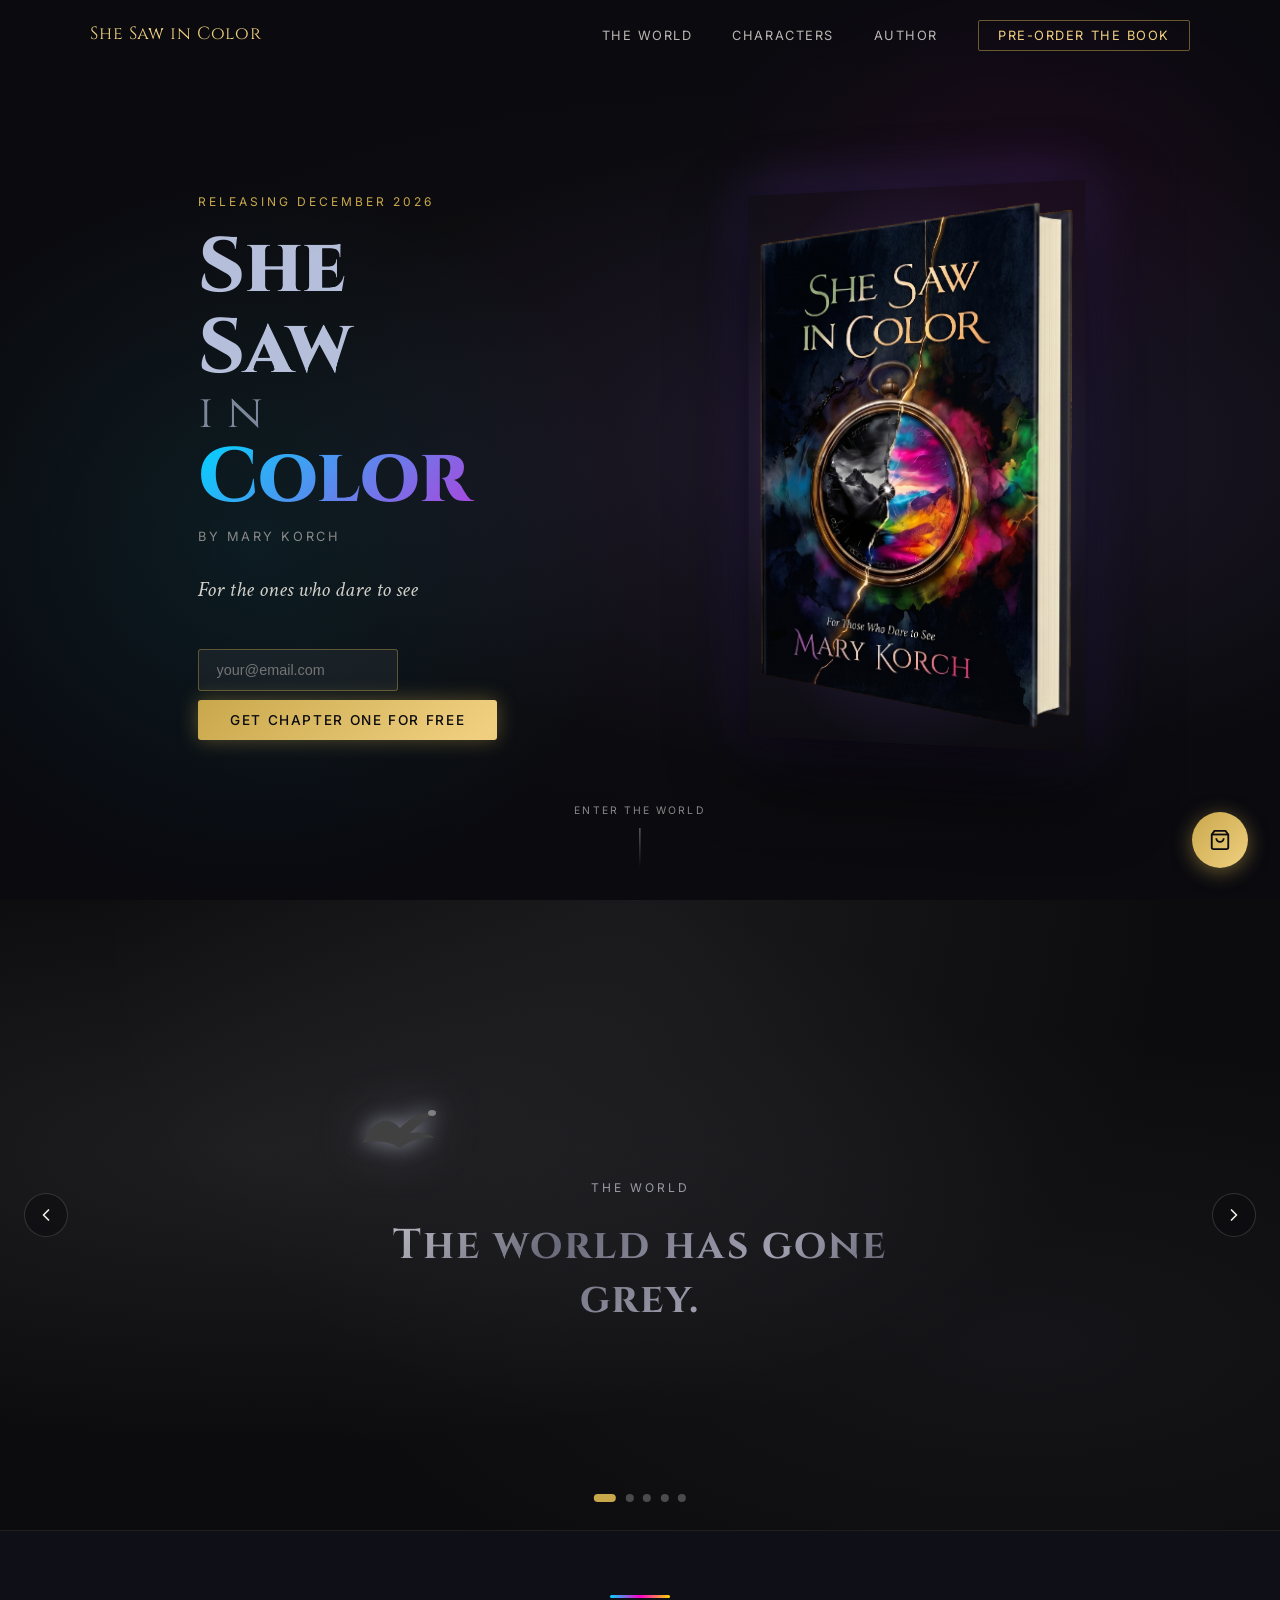
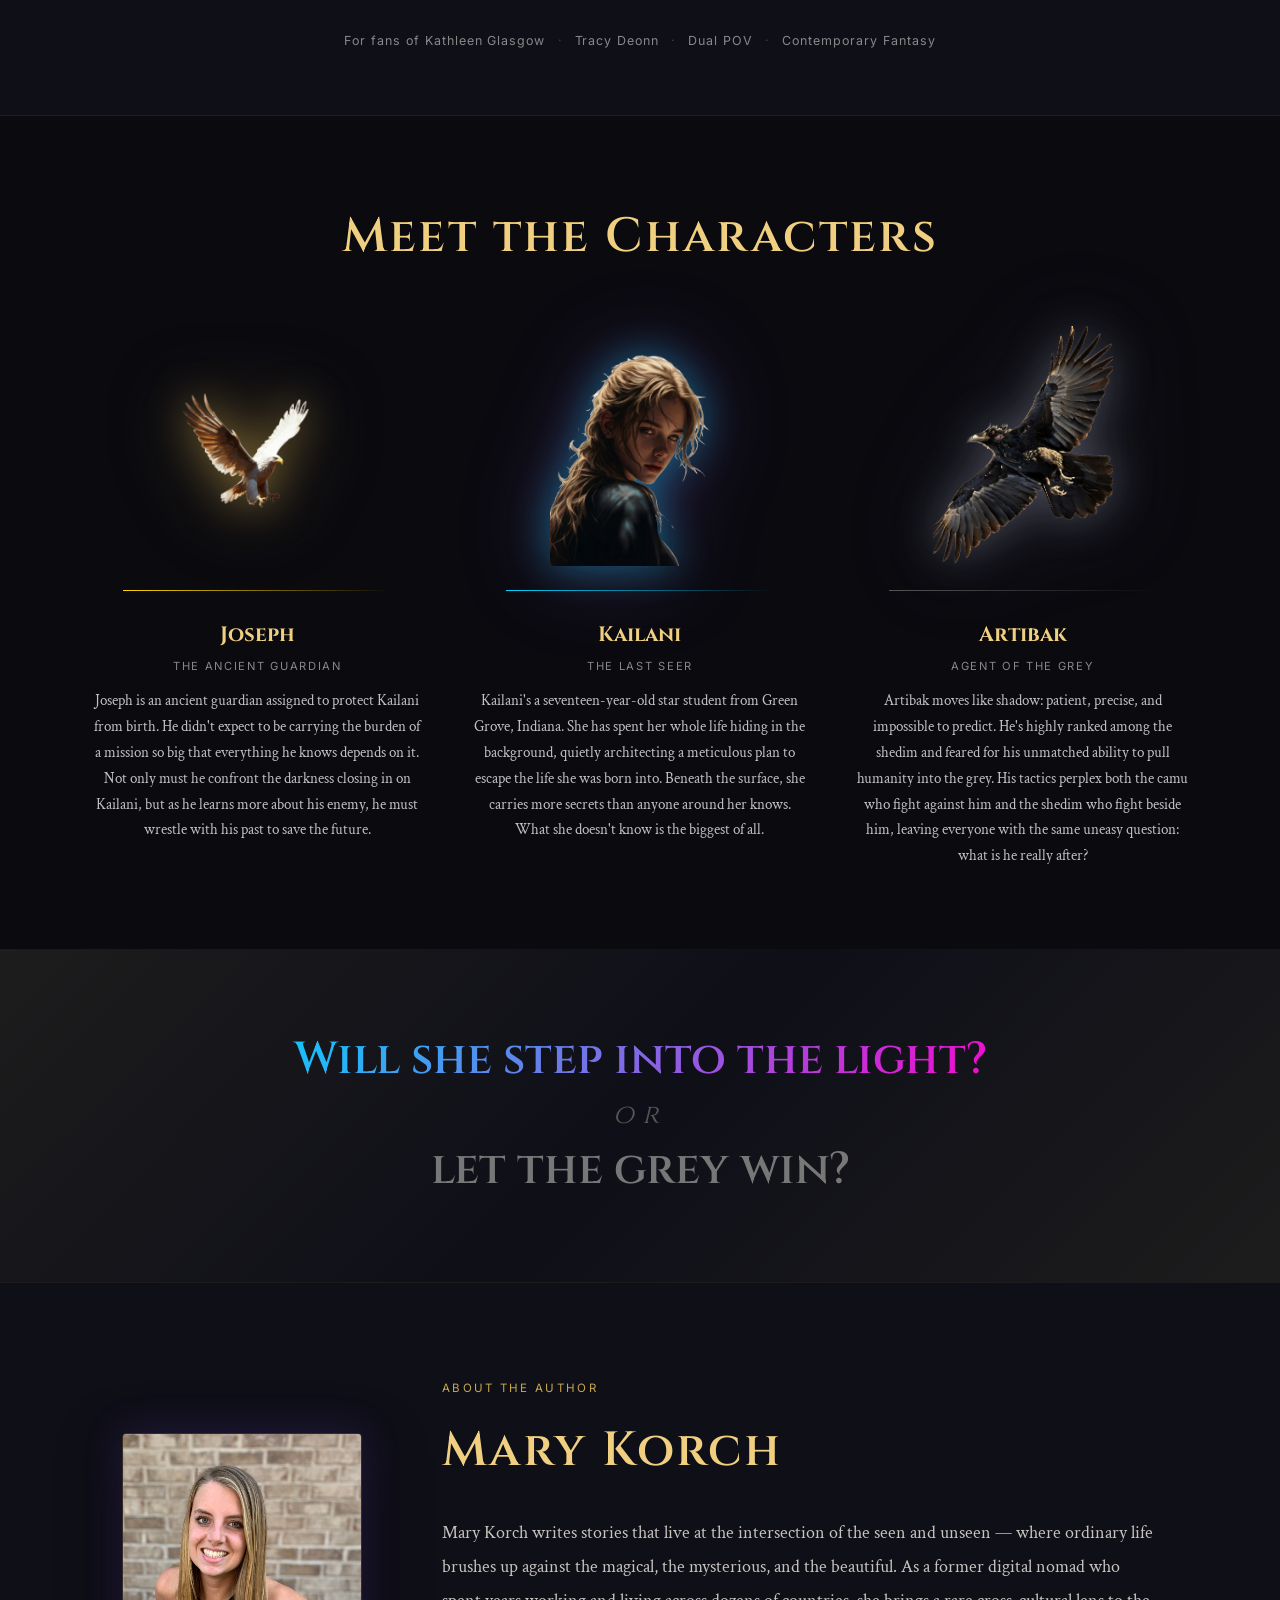
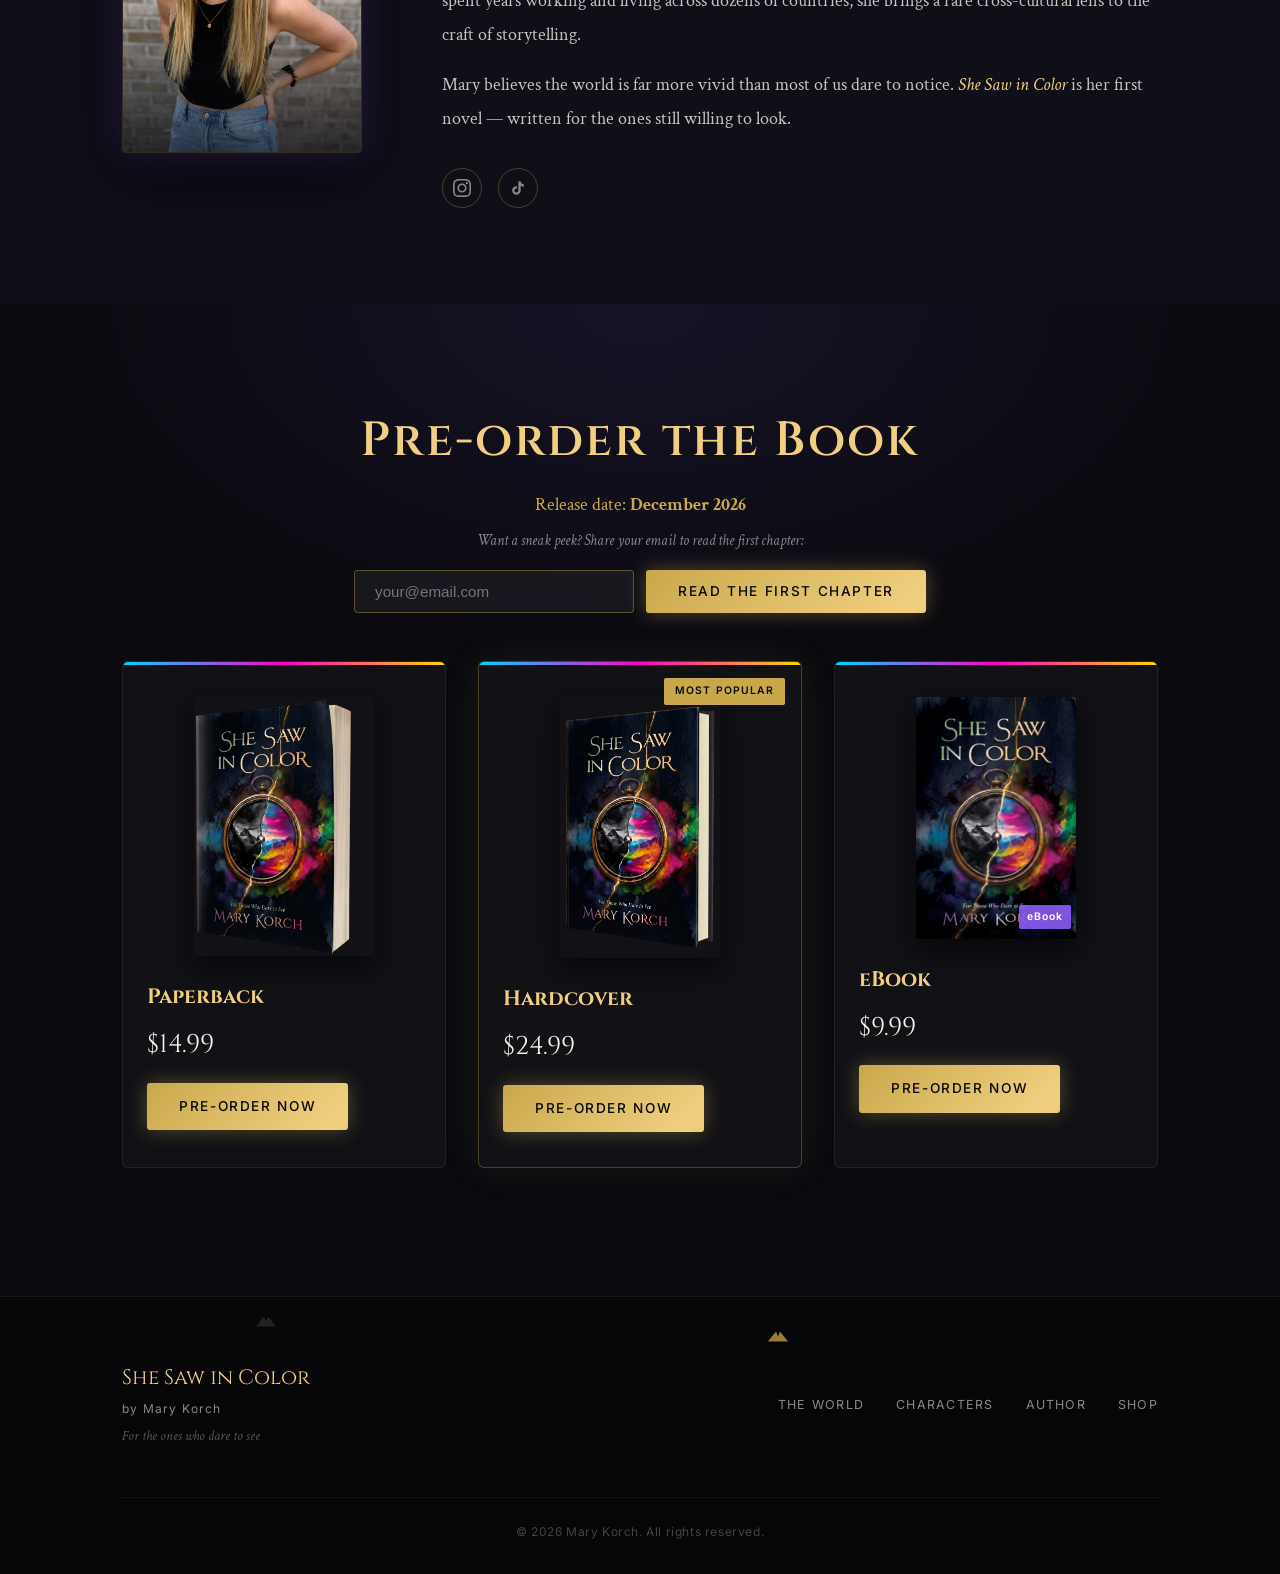
==== index.html @ 6549b5ca "Redesign hero and world section, add MailerLite email capture - Replace book mockup images with new " ====
<!DOCTYPE html>
<html lang="en">
<head>
  <meta charset="UTF-8" />
  <meta name="viewport" content="width=device-width, initial-scale=1.0" />
  <title>She Saw in Color — Mary Korch</title>
  <link rel="icon" type="image/png" href="favicon2.png" />
  <link rel="stylesheet" href="styles.css?v=12" />
  <link href="https://fonts.googleapis.com/css2?family=Cinzel:wght@400;600;800&family=Crimson+Text:ital,wght@0,400;0,600;1,400&family=Inter:wght@300;400;500&display=swap" rel="stylesheet" />

  <!-- MailerLite Universal -->
  <script>
      (function(w,d,e,u,f,l,n){w[f]=w[f]||function(){(w[f].q=w[f].q||[])
      .push(arguments);},l=d.createElement(e),l.async=1,l.src=u,
      n=d.getElementsByTagName(e)[0],n.parentNode.insertBefore(l,n);})
      (window,document,'script','https://assets.mailerlite.com/js/universal.js','ml');
      ml('account', '2584116');
  </script>
  <!-- End MailerLite Universal -->
</head>
<body>

  <!-- BIRD CANVAS (animated background layer) -->
  <canvas id="birdCanvas"></canvas>

  <!-- NAV -->
  <nav id="mainNav">
    <div class="nav-inner">
      <a href="#hero" class="nav-logo">She Saw in Color</a>
      <ul class="nav-links">
        <li><a href="#world">The World</a></li>
        <li><a href="#characters">Characters</a></li>
        <li><a href="#author">Author</a></li>
        <li><a href="#shop" class="nav-cta">Pre-order the Book</a></li>
      </ul>
      <button class="nav-hamburger" id="hamburger" aria-label="Open menu">
        <span></span><span></span><span></span>
      </button>
    </div>
  </nav>

  <!-- MOBILE MENU -->
  <div class="mobile-menu" id="mobileMenu">
    <ul>
      <li><a href="#world" onclick="closeMobileMenu()">The World</a></li>
      <li><a href="#characters" onclick="closeMobileMenu()">Characters</a></li>
      <li><a href="#author" onclick="closeMobileMenu()">Author</a></li>
      <li><a href="#shop" onclick="closeMobileMenu()">Pre-order the Book</a></li>
    </ul>
  </div>

  <!-- HERO -->
  <section id="hero">
    <div class="hero-bg"></div>
    <div class="color-wash"></div>
    <div class="hero-content">
      <p class="hero-tagline">Releasing December 2026</p>
      <h1 class="hero-title">
        <span class="word-she">She</span>
        <span class="word-saw">Saw</span>
        <span class="word-in">in</span>
        <span class="word-color">Color</span>
      </h1>
      <p class="hero-byline">by Mary Korch</p>
      <p class="hero-desc">For the ones who dare to see</p>
      <div class="hero-btns">
        <form class="hero-email-form" action="https://assets.mailerlite.com/jsonp/2584116/forms/196282327009068707/subscribe" method="post" target="ml-hidden-frame" onsubmit="handleEmailSubmit(event)">
          <input type="email" name="fields[email]" placeholder="your@email.com" autocomplete="email" required />
          <input type="hidden" name="ml-submit" value="1" />
          <input type="hidden" name="anticsrf" value="true" />
          <button type="submit" class="btn btn-primary">Get Chapter One for FREE</button>
        </form>
      </div>
    </div>
    <div class="hero-book">
      <img src="hardcover.png" alt="She Saw in Color book cover" class="book-cover" />
      <div class="book-glow"></div>
    </div>
    <a href="#world" class="hero-scroll-hint">
      <span>Enter the World</span>
      <div class="scroll-line"></div>
    </a>
  </section>

  <!-- WORLD INTRO -->
  <section id="world">
    <div class="story-carousel" data-autoplay="6000">
      <div class="carousel-viewport">
        <div class="carousel-track">

          <article class="story-slide slide-grey">
            <div class="slide-overlay grey-overlay"></div>
            <div class="slide-inner">
              <div class="bird-icon black-bird">
                <svg viewBox="0 0 80 50" fill="none" xmlns="http://www.w3.org/2000/svg">
                  <path d="M2 40 Q20 5 40 25 Q55 10 78 8 Q60 20 50 30 Q65 28 75 35 Q55 33 40 45 Q25 35 2 40Z" fill="#1a1a1a"/>
                  <ellipse cx="72" cy="10" rx="4" ry="3" fill="#333"/>
                </svg>
              </div>
              <span class="slide-eyebrow grey-eyebrow">The World</span>
              <h2 class="slide-title grey-title">The world has gone grey.</h2>
            </div>
          </article>

          <article class="story-slide slide-grey">
            <div class="slide-overlay grey-overlay"></div>
            <div class="slide-inner">
              <span class="slide-eyebrow grey-eyebrow">The Shedim</span>
              <p class="slide-text grey-text">For centuries, the <em>shedim</em> — unseen supernatural forces — have been stealing "the color" from humanity. One by one, all humans have silently fallen, all except for one ordinary girl: <strong>Kailani</strong>.</p>
            </div>
          </article>

          <article class="story-slide slide-kailani">
            <div class="slide-overlay kailani-overlay"></div>
            <div class="slide-inner">
              <span class="slide-eyebrow">Kailani</span>
              <p class="slide-text">But Kailani's busy engineering a plan to escape the dangers of her family, hiding who she really is, and holding onto a dream she's been told her whole life to give up.</p>
            </div>
          </article>

          <article class="story-slide slide-color">
            <div class="slide-overlay color-overlay"></div>
            <div class="slide-inner">
              <div class="bird-icon bright-bird">
                <svg viewBox="0 0 80 50" fill="none" xmlns="http://www.w3.org/2000/svg">
                  <path d="M2 40 Q20 5 40 25 Q55 10 78 8 Q60 20 50 30 Q65 28 75 35 Q55 33 40 45 Q25 35 2 40Z" fill="url(#birdGrad)"/>
                  <ellipse cx="72" cy="10" rx="4" ry="3" fill="#ffd700"/>
                  <defs>
                    <linearGradient id="birdGrad" x1="0" y1="0" x2="80" y2="50">
                      <stop offset="0%" stop-color="#00bfff"/>
                      <stop offset="50%" stop-color="#ff00cc"/>
                      <stop offset="100%" stop-color="#ffd700"/>
                    </linearGradient>
                  </defs>
                </svg>
              </div>
              <span class="slide-eyebrow color-eyebrow">The Camu</span>
              <p class="slide-text color-text">She isn't fighting alone. The <em>camu</em> — guardians working just behind the veil — are waging an invisible war to protect her, and the last flicker of color left in the world.</p>
            </div>
          </article>

          <article class="story-slide slide-stakes">
            <div class="slide-overlay color-overlay"></div>
            <div class="slide-inner">
              <span class="slide-eyebrow color-eyebrow">The Stakes</span>
              <p class="slide-text slide-text-stakes">Because if Kailani goes grey, all that makes the world worth saving will be lost forever.</p>
            </div>
          </article>

        </div>
      </div>

      <button class="carousel-arrow carousel-prev" aria-label="Previous slide">
        <svg viewBox="0 0 24 24" fill="none" stroke="currentColor" stroke-width="2" stroke-linecap="round" stroke-linejoin="round"><path d="M15 18l-6-6 6-6"/></svg>
      </button>
      <button class="carousel-arrow carousel-next" aria-label="Next slide">
        <svg viewBox="0 0 24 24" fill="none" stroke="currentColor" stroke-width="2" stroke-linecap="round" stroke-linejoin="round"><path d="M9 18l6-6-6-6"/></svg>
      </button>

      <div class="carousel-dots" role="tablist" aria-label="Story slides">
        <button class="carousel-dot active" data-slide="0" aria-label="Go to slide 1"></button>
        <button class="carousel-dot" data-slide="1" aria-label="Go to slide 2"></button>
        <button class="carousel-dot" data-slide="2" aria-label="Go to slide 3"></button>
        <button class="carousel-dot" data-slide="3" aria-label="Go to slide 4"></button>
        <button class="carousel-dot" data-slide="4" aria-label="Go to slide 5"></button>
      </div>
    </div>

    <div class="world-description">
      <div class="container">
        <div class="world-desc-inner">
          <div class="color-bar"></div>
          <div class="genre-tags">
            <span>For fans of Kathleen Glasgow</span>
            <span class="divider">·</span>
            <span>Tracy Deonn</span>
            <span class="divider">·</span>
            <span>Dual POV</span>
            <span class="divider">·</span>
            <span>Contemporary Fantasy</span>
          </div>
        </div>
      </div>
    </div>
  </section>

  <!-- CHARACTERS -->
  <section id="characters">
    <div class="container">
      <h2 class="section-title">Meet the Characters</h2>
    </div>
    <div class="char-grid">

      <!-- Character 1: Joseph (left) -->
      <div class="char-card">
        <div class="char-img-wrap">
          <img src="Joseph.png" alt="Joseph" class="joseph-portrait" />
        </div>
        <div class="char-info">
          <div class="popup-accent joseph-accent"></div>
          <h3>Joseph</h3>
          <span class="char-role">The Ancient Guardian</span>
          <p>Joseph is an ancient guardian assigned to protect Kailani from birth. He didn't expect to be carrying the burden of a mission so big that everything he knows depends on it. Not only must he confront the darkness closing in on Kailani, but as he learns more about his enemy, he must wrestle with his past to save the future.</p>
        </div>
      </div>

      <!-- Character 2: Kailani (center) -->
      <div class="char-card">
        <div class="char-img-wrap">
          <img src="grok-kaialni.png" alt="Kailani" class="kailani-portrait" />
        </div>
        <div class="char-info">
          <div class="popup-accent kailani-accent"></div>
          <h3>Kailani</h3>
          <span class="char-role">The Last Seer</span>
          <p>Kailani's a seventeen-year-old star student from Green Grove, Indiana. She has spent her whole life hiding in the background, quietly architecting a meticulous plan to escape the life she was born into. Beneath the surface, she carries more secrets than anyone around her knows. What she doesn't know is the biggest of all.</p>
        </div>
      </div>

      <!-- Character 3: Artibak (right) -->
      <div class="char-card">
        <div class="char-img-wrap">
          <img src="artibak1.png" alt="Artibak" class="artibak-portrait" />
        </div>
        <div class="char-info">
          <div class="popup-accent shedim-accent"></div>
          <h3>Artibak</h3>
          <span class="char-role">Agent of the Grey</span>
          <p>Artibak moves like shadow: patient, precise, and impossible to predict. He's highly ranked among the shedim and feared for his unmatched ability to pull humanity into the grey. His tactics perplex both the camu who fight against him and the shedim who fight beside him, leaving everyone with the same uneasy question: what is he really after?</p>
        </div>
      </div>

    </div>
  </section>

  <!-- COLOR MANIFESTO BAND -->
  <section id="manifesto">
    <div class="manifesto-inner">
      <div class="manifesto-birds">
        <div class="flying-bird b1"></div>
        <div class="flying-bird b2"></div>
        <div class="flying-bird b3"></div>
        <div class="flying-bird b4 dark-fb"></div>
        <div class="flying-bird b5 dark-fb"></div>
      </div>
      <blockquote class="manifesto-quote">
        <span class="q-color">Will she step into the light?</span>
        <span class="q-or">Or</span>
        <span class="q-grey">let the grey win?</span>
      </blockquote>
    </div>
  </section>

  <!-- AUTHOR -->
  <section id="author">
    <div class="container">
      <div class="author-inner">
        <div class="author-photo-wrap">
          <div class="author-photo-frame">
            <img src="mary-author-pic-3.jpg" alt="Mary Korch" class="author-photo" onerror="this.parentElement.classList.add('no-photo')" />
            <div class="author-photo-placeholder">
              <svg viewBox="0 0 120 120" fill="none" xmlns="http://www.w3.org/2000/svg">
                <circle cx="60" cy="45" r="25" fill="rgba(255,255,255,0.15)"/>
                <path d="M15 105 Q15 75 60 75 Q105 75 105 105" fill="rgba(255,255,255,0.15)"/>
              </svg>
            </div>
            <div class="author-photo-birds"></div>
          </div>
        </div>
        <div class="author-text">
          <span class="about-label">About the Author</span>
          <h2 class="author-name">Mary Korch</h2>
          <div class="author-bio">
            <p>Mary Korch writes stories that live at the intersection of the seen and unseen — where ordinary life brushes up against the magical, the mysterious, and the beautiful. As a former digital nomad who spent years working and living across dozens of countries, she brings a rare cross-cultural lens to the craft of storytelling.</p>
            <p>Mary believes the world is far more vivid than most of us dare to notice. <em>She Saw in Color</em> is her first novel — written for the ones still willing to look.</p>
          </div>
          <div class="author-social">
            <a href="https://www.instagram.com/maryikorch/" target="_blank" class="social-link" aria-label="Instagram">
              <svg viewBox="0 0 24 24" fill="currentColor"><path d="M12 2.163c3.204 0 3.584.012 4.85.07 3.252.148 4.771 1.691 4.919 4.919.058 1.265.069 1.645.069 4.849 0 3.205-.012 3.584-.069 4.849-.149 3.225-1.664 4.771-4.919 4.919-1.266.058-1.644.07-4.85.07-3.204 0-3.584-.012-4.849-.07-3.26-.149-4.771-1.699-4.919-4.92-.058-1.265-.07-1.644-.07-4.849 0-3.204.013-3.583.07-4.849.149-3.227 1.664-4.771 4.919-4.919 1.266-.057 1.645-.069 4.849-.069zm0-2.163c-3.259 0-3.667.014-4.947.072-4.358.2-6.78 2.618-6.98 6.98-.059 1.281-.073 1.689-.073 4.948 0 3.259.014 3.668.072 4.948.2 4.358 2.618 6.78 6.98 6.98 1.281.058 1.689.072 4.948.072 3.259 0 3.668-.014 4.948-.072 4.354-.2 6.782-2.618 6.979-6.98.059-1.28.073-1.689.073-4.948 0-3.259-.014-3.667-.072-4.947-.196-4.354-2.617-6.78-6.979-6.98-1.281-.059-1.69-.073-4.949-.073zm0 5.838c-3.403 0-6.162 2.759-6.162 6.162s2.759 6.163 6.162 6.163 6.162-2.759 6.162-6.163c0-3.403-2.759-6.162-6.162-6.162zm0 10.162c-2.209 0-4-1.79-4-4 0-2.209 1.791-4 4-4s4 1.791 4 4c0 2.21-1.791 4-4 4zm6.406-11.845c-.796 0-1.441.645-1.441 1.44s.645 1.44 1.441 1.44c.795 0 1.439-.645 1.439-1.44s-.644-1.44-1.439-1.44z"/></svg>
            </a>
            <a href="https://www.tiktok.com/@mary.korch.author" target="_blank" class="social-link" aria-label="TikTok">
              <svg viewBox="0 0 24 24" fill="currentColor"><path d="M16.6 5.82s.51.5 0 0A4.278 4.278 0 0 1 15.54 3h-3.09v12.4a2.592 2.592 0 0 1-2.59 2.5c-1.42 0-2.6-1.16-2.6-2.6 0-1.72 1.66-3.01 3.37-2.48V9.66c-3.45-.46-6.47 2.22-6.47 5.64 0 3.33 2.76 5.7 5.69 5.7 3.14 0 5.69-2.55 5.69-5.7V9.01a7.35 7.35 0 0 0 4.3 1.38V7.3s-1.88.09-3.24-1.48z"/></svg>
            </a>
          </div>
        </div>
      </div>
    </div>
  </section>

  <!-- SHOP -->
  <section id="shop">
    <div class="shop-bg"></div>
    <div class="container">
      <h2 class="section-title">Pre-order the Book</h2>
      <div class="release-info">
        <p class="release-date">Release date: <strong>December 2026</strong></p>
        <p class="release-sub">Want a sneak peek? Share your email to read the first chapter:</p>
        <form class="email-capture" action="https://assets.mailerlite.com/jsonp/2584116/forms/196282327009068707/subscribe" method="post" target="ml-hidden-frame" onsubmit="handleEmailSubmit(event)">
          <input type="email" name="fields[email]" placeholder="your@email.com" autocomplete="email" required />
          <input type="hidden" name="ml-submit" value="1" />
          <input type="hidden" name="anticsrf" value="true" />
          <button type="submit" class="btn btn-primary">Read the First Chapter</button>
        </form>
      </div>

      <div class="products-grid">

        <div class="product-card" data-product="paperback">
          <div class="product-color-bar"></div>
          <div class="product-img-wrap">
            <img src="softcover.png" alt="She Saw in Color — Paperback" />
          </div>
          <div class="product-info">
            <h3>Paperback</h3>
            <div class="product-price">$14.99</div>
            <a href="https://buy.stripe.com/bJe28rfsNbvE7ZUbHSfQI01" target="_blank" class="btn btn-primary">Pre-order Now</a>
          </div>
        </div>

        <div class="product-card featured" data-product="hardcover">
          <div class="featured-badge">Most Popular</div>
          <div class="product-color-bar"></div>
          <div class="product-img-wrap">
            <img src="hardcover.png" alt="She Saw in Color — Hardcover" />
          </div>
          <div class="product-info">
            <h3>Hardcover</h3>
            <div class="product-price">$24.99</div>
            <a href="https://buy.stripe.com/6oU28r4O9dDMa824fqfQI00" target="_blank" class="btn btn-primary">Pre-order Now</a>
          </div>
        </div>

        <div class="product-card" data-product="ebook">
          <div class="product-color-bar"></div>
          <div class="product-img-wrap ebook-img">
            <img src="ebook.png" alt="She Saw in Color — eBook" />
            <div class="ebook-badge">eBook</div>
          </div>
          <div class="product-info">
            <h3>eBook</h3>
            <div class="product-price">$9.99</div>
            <a href="https://buy.stripe.com/14A9ATbcx1V4dkedQ0fQI02" target="_blank" class="btn btn-primary">Pre-order Now</a>
          </div>
        </div>

      </div>
    </div>

    <!-- CART DRAWER -->
    <div class="cart-overlay" id="cartOverlay"></div>
    <div class="cart-drawer" id="cartDrawer">
      <div class="cart-header">
        <h3>Your Cart</h3>
        <button class="cart-close" id="cartClose" aria-label="Close cart">&times;</button>
      </div>
      <div class="cart-items" id="cartItems">
        <p class="cart-empty">Your cart is empty.</p>
      </div>
      <div class="cart-footer" id="cartFooter" style="display:none">
        <div class="cart-total">
          <span>Total</span>
          <span id="cartTotal">$0.00</span>
        </div>
        <button class="btn btn-primary checkout-btn" id="checkoutBtn">Checkout</button>
        <p class="cart-note">Secure checkout powered by Stripe</p>
      </div>
    </div>

    <!-- CART TRIGGER -->
    <button class="cart-fab" id="cartFab" aria-label="Open cart">
      <svg viewBox="0 0 24 24" fill="none" stroke="currentColor" stroke-width="2"><path d="M6 2L3 6v14a2 2 0 002 2h14a2 2 0 002-2V6l-3-4z"/><line x1="3" y1="6" x2="21" y2="6"/><path d="M16 10a4 4 0 01-8 0"/></svg>
      <span class="cart-badge" id="cartBadge">0</span>
    </button>
  </section>

  <!-- FOOTER -->
  <footer id="footer">
    <div class="footer-birds">
      <div class="footer-bird-dark"></div>
      <div class="footer-bird-light"></div>
    </div>
    <div class="container">
      <div class="footer-inner">
        <div class="footer-brand">
          <p class="footer-title">She Saw in Color</p>
          <p class="footer-sub">by Mary Korch</p>
          <p class="footer-tagline">For the ones who dare to see</p>
        </div>
        <div class="footer-links">
          <a href="#world">The World</a>
          <a href="#characters">Characters</a>
          <a href="#author">Author</a>
          <a href="#shop">Shop</a>
        </div>
      </div>
      <div class="footer-bottom">
        <p>&copy; 2026 Mary Korch. All rights reserved.</p>
      </div>
    </div>
  </footer>

  <iframe name="ml-hidden-frame" title="Newsletter submission" style="display:none"></iframe>

  <script src="script.js?v=5"></script>
</body>
</html>
---- styles.css ----
/* ============================================================
   BASE & RESET
   ============================================================ */
*, *::before, *::after { box-sizing: border-box; margin: 0; padding: 0; }

:root {
  --gold: #c9a84c;
  --gold-light: #f0d080;
  --cyan: #00d4ff;
  --magenta: #ff00cc;
  --purple: #8b5cf6;
  --dark: #0a0a0f;
  --dark2: #0f0f18;
  --grey-mid: #3a3a3a;
  --grey-light: #888;
  --white: #f5f0e8;
  --font-display: 'Cinzel', serif;
  --font-body: 'Crimson Text', serif;
  --font-ui: 'Inter', sans-serif;
}

html { scroll-behavior: smooth; }

body {
  background: var(--dark);
  color: var(--white);
  font-family: var(--font-body);
  font-size: 18px;
  line-height: 1.7;
  overflow-x: hidden;
}

a { color: inherit; text-decoration: none; }
img { max-width: 100%; display: block; }
button { cursor: pointer; border: none; background: none; font-family: inherit; }

.container {
  max-width: 1100px;
  margin: 0 auto;
  padding: 0 2rem;
}

/* ============================================================
   BIRD CANVAS
   ============================================================ */
#birdCanvas {
  position: fixed;
  top: 0; left: 0;
  width: 100%; height: 100%;
  pointer-events: none;
  z-index: 0;
  opacity: 0.35;
}

/* ============================================================
   BUTTONS
   ============================================================ */
.btn {
  display: inline-block;
  padding: 0.75rem 2rem;
  border-radius: 3px;
  font-family: var(--font-ui);
  font-size: 0.85rem;
  font-weight: 500;
  letter-spacing: 0.12em;
  text-transform: uppercase;
  transition: all 0.3s ease;
  position: relative;
  overflow: hidden;
}

.btn::after {
  content: '';
  position: absolute;
  inset: 0;
  background: rgba(255,255,255,0.1);
  opacity: 0;
  transition: opacity 0.2s;
}

.btn:hover::after { opacity: 1; }

.btn-primary {
  background: linear-gradient(135deg, #c9a84c, #f0d080, #c9a84c);
  background-size: 200% 100%;
  color: #0a0a0f;
  box-shadow: 0 0 20px rgba(201,168,76,0.4);
}

.btn-primary:hover {
  background-position: 100% 0;
  box-shadow: 0 0 35px rgba(201,168,76,0.7);
  transform: translateY(-2px);
}

.btn-secondary {
  background: transparent;
  border: 1px solid rgba(201,168,76,0.6);
  color: var(--gold-light);
}

.btn-secondary:hover {
  border-color: var(--gold-light);
  box-shadow: 0 0 20px rgba(201,168,76,0.3);
  transform: translateY(-2px);
}

/* ============================================================
   NAV
   ============================================================ */
#mainNav {
  position: fixed;
  top: 0; left: 0; right: 0;
  z-index: 100;
  padding: 1.25rem 2rem;
  transition: background 0.4s, padding 0.4s;
}

#mainNav.scrolled {
  background: rgba(10,10,15,0.92);
  backdrop-filter: blur(12px);
  padding: 0.75rem 2rem;
  border-bottom: 1px solid rgba(201,168,76,0.15);
}

.nav-inner {
  max-width: 1100px;
  margin: 0 auto;
  display: flex;
  align-items: center;
  justify-content: space-between;
}

.nav-logo {
  font-family: var(--font-display);
  font-size: 1.1rem;
  letter-spacing: 0.05em;
  color: var(--gold-light);
  white-space: nowrap;
}

.nav-links {
  list-style: none;
  display: flex;
  gap: 2.5rem;
  align-items: center;
}

.nav-links a {
  font-family: var(--font-ui);
  font-size: 0.8rem;
  letter-spacing: 0.12em;
  text-transform: uppercase;
  color: rgba(245,240,232,0.75);
  transition: color 0.2s;
}

.nav-links a:hover { color: var(--gold-light); }

.nav-cta {
  padding: 0.45rem 1.2rem;
  border: 1px solid rgba(201,168,76,0.5);
  border-radius: 2px;
  color: var(--gold-light) !important;
  transition: all 0.2s !important;
}

.nav-cta:hover {
  background: rgba(201,168,76,0.15);
  border-color: var(--gold-light) !important;
}

.nav-hamburger {
  display: none;
  flex-direction: column;
  gap: 5px;
  padding: 4px;
}

.nav-hamburger span {
  display: block;
  width: 24px;
  height: 2px;
  background: var(--gold-light);
  transition: all 0.3s;
}

/* ============================================================
   MOBILE MENU
   ============================================================ */
.mobile-menu {
  display: none;
  position: fixed;
  top: 0; left: 0; right: 0; bottom: 0;
  background: rgba(10,10,15,0.97);
  z-index: 99;
  flex-direction: column;
  align-items: center;
  justify-content: center;
}

.mobile-menu.open { display: flex; }

.mobile-menu ul {
  list-style: none;
  text-align: center;
  display: flex;
  flex-direction: column;
  gap: 2rem;
}

.mobile-menu a {
  font-family: var(--font-display);
  font-size: 1.8rem;
  color: var(--gold-light);
  letter-spacing: 0.1em;
}

/* ============================================================
   SECTION TITLES
   ============================================================ */
.section-title {
  font-family: var(--font-display);
  font-size: clamp(2rem, 4vw, 3rem);
  font-weight: 600;
  text-align: center;
  color: var(--gold-light);
  letter-spacing: 0.05em;
  margin-bottom: 0.5rem;
}

.section-subtitle {
  text-align: center;
  color: var(--grey-light);
  font-style: italic;
  font-size: 1rem;
  font-family: var(--font-body);
  margin-bottom: 3rem;
}

.release-info {
  text-align: center;
  margin-bottom: 3rem;
}

.release-date {
  font-size: 1.1rem;
  color: var(--gold);
  margin-bottom: 0.5rem;
  font-family: var(--font-body);
}

.release-sub {
  color: var(--grey-light);
  font-style: italic;
  font-size: 0.95rem;
  margin-bottom: 1rem;
  font-family: var(--font-body);
}

.email-capture {
  display: flex;
  justify-content: center;
  gap: 0.75rem;
  flex-wrap: wrap;
}

.email-capture input[type="email"] {
  padding: 0.75rem 1.25rem;
  border: 1px solid rgba(201,168,76,0.4);
  border-radius: 4px;
  background: rgba(255,255,255,0.05);
  color: #fff;
  font-size: 0.95rem;
  width: 280px;
  outline: none;
}

.email-capture input[type="email"]:focus {
  border-color: var(--gold);
}

/* ============================================================
   HERO
   ============================================================ */
#hero {
  position: relative;
  min-height: 100vh;
  display: flex;
  align-items: center;
  justify-content: center;
  padding: 6rem 4rem 4rem;
  gap: 4rem;
  overflow: hidden;
  z-index: 1;
}

.hero-bg {
  position: absolute;
  inset: 0;
  background:
    radial-gradient(ellipse 80% 60% at 70% 50%, rgba(139,92,246,0.12) 0%, transparent 60%),
    radial-gradient(ellipse 60% 80% at 20% 60%, rgba(0,212,255,0.08) 0%, transparent 50%),
    radial-gradient(ellipse 50% 50% at 80% 20%, rgba(255,0,204,0.06) 0%, transparent 50%),
    var(--dark);
  z-index: -1;
}

.color-wash {
  position: absolute;
  inset: 0;
  background: radial-gradient(ellipse 120% 80% at 60% 50%,
    rgba(201,168,76,0.04) 0%,
    transparent 60%);
  z-index: -1;
  animation: colorPulse 6s ease-in-out infinite alternate;
}

@keyframes colorPulse {
  0% { opacity: 0.5; }
  100% { opacity: 1; }
}

.hero-content {
  flex: 1;
  max-width: 480px;
  position: relative;
  z-index: 2;
}

.hero-tagline {
  font-family: var(--font-ui);
  font-size: 0.75rem;
  letter-spacing: 0.25em;
  text-transform: uppercase;
  color: var(--gold);
  margin-bottom: 1rem;
  opacity: 0;
  animation: fadeUp 0.8s 0.2s forwards;
}

.hero-title {
  font-family: var(--font-display);
  font-size: clamp(3rem, 6vw, 5.5rem);
  font-weight: 800;
  line-height: 1.05;
  margin-bottom: 0.5rem;
}

.word-she, .word-saw {
  display: block;
  color: rgba(200,210,240,0.9);
  opacity: 0;
  animation: fadeUp 0.8s 0.4s forwards;
}

.word-saw { animation-delay: 0.55s; }

.word-in {
  display: block;
  color: rgba(200,210,240,0.6);
  font-size: 0.6em;
  font-weight: 400;
  letter-spacing: 0.3em;
  text-transform: lowercase;
  opacity: 0;
  animation: fadeUp 0.8s 0.7s forwards;
}

.word-color {
  display: block;
  background: linear-gradient(135deg, #00d4ff, #ff00cc, #ffd700);
  -webkit-background-clip: text;
  -webkit-text-fill-color: transparent;
  background-clip: text;
  animation: fadeUp 0.8s 0.85s forwards, shimmer 4s 1.65s linear infinite;
  opacity: 0;
  background-size: 200% auto;
}

@keyframes shimmer {
  0% { background-position: 0% center; }
  100% { background-position: 200% center; }
}

.hero-byline {
  font-family: var(--font-ui);
  font-size: 0.8rem;
  letter-spacing: 0.2em;
  text-transform: uppercase;
  color: var(--grey-light);
  margin-bottom: 1.5rem;
  opacity: 0;
  animation: fadeUp 0.8s 1s forwards;
}

.hero-desc {
  font-family: var(--font-body);
  font-size: 1.35rem;
  font-style: italic;
  color: rgba(245,240,232,0.85);
  margin-bottom: 2.5rem;
  opacity: 0;
  animation: fadeUp 0.8s 1.1s forwards;
}

.hero-btns {
  display: flex;
  gap: 1rem;
  flex-wrap: wrap;
  opacity: 0;
  animation: fadeUp 0.8s 1.3s forwards;
}

.hero-email-form {
  display: flex;
  gap: 0.6rem;
  flex-wrap: wrap;
}

.hero-email-form input[type="email"] {
  padding: 0.75rem 1.1rem;
  border: 1px solid rgba(201,168,76,0.4);
  border-radius: 3px;
  background: rgba(255,255,255,0.05);
  color: #fff;
  font-size: 0.9rem;
  width: 200px;
  outline: none;
}

.hero-email-form input[type="email"]:focus {
  border-color: var(--gold);
}

.hero-book {
  flex: 0 0 auto;
  position: relative;
  z-index: 2;
  opacity: 0;
  animation: fadeIn 1.2s 0.8s forwards;
}

.book-cover {
  width: min(340px, 36vw);
  border-radius: 4px;
  box-shadow:
    0 30px 80px rgba(0,0,0,0.8),
    0 0 60px rgba(139,92,246,0.3),
    -5px 0 20px rgba(0,0,0,0.5);
  transform: perspective(800px) rotateY(-8deg);
  transition: transform 0.5s ease;
}

.book-cover:hover {
  transform: perspective(800px) rotateY(0deg) scale(1.03);
}

.book-glow {
  position: absolute;
  inset: -20px;
  background: radial-gradient(ellipse, rgba(139,92,246,0.3) 0%, transparent 70%);
  z-index: -1;
  animation: glowPulse 3s ease-in-out infinite alternate;
}

@keyframes glowPulse {
  0% { opacity: 0.5; transform: scale(0.95); }
  100% { opacity: 1; transform: scale(1.05); }
}

.hero-scroll-hint {
  position: absolute;
  bottom: 2rem;
  left: 50%;
  transform: translateX(-50%);
  display: flex;
  flex-direction: column;
  align-items: center;
  gap: 0.5rem;
  font-family: var(--font-ui);
  font-size: 0.65rem;
  letter-spacing: 0.2em;
  text-transform: uppercase;
  color: var(--grey-light);
  opacity: 0;
  animation: fadeIn 1s 2s forwards;
  transition: color 0.3s ease;
}

.hero-scroll-hint:hover {
  color: var(--gold-light);
}

.scroll-line {
  width: 1px;
  height: 40px;
  background: linear-gradient(to bottom, var(--grey-light), transparent);
  animation: scrollDrop 1.5s ease-in-out infinite;
}

@keyframes scrollDrop {
  0%, 100% { transform: scaleY(1); opacity: 1; }
  50% { transform: scaleY(0.5); opacity: 0.4; }
}

@keyframes fadeUp {
  from { opacity: 0; transform: translateY(24px); }
  to { opacity: 1; transform: translateY(0); }
}

@keyframes fadeIn {
  from { opacity: 0; }
  to { opacity: 1; }
}

/* ============================================================
   WORLD
   ============================================================ */
#world {
  position: relative;
  z-index: 1;
}

.story-carousel {
  position: relative;
  min-height: 70vh;
  overflow: hidden;
  background: #0c0c0e;
}

.carousel-viewport {
  width: 100%;
  height: 70vh;
  overflow: hidden;
}

.carousel-track {
  display: flex;
  width: 500%;
  height: 100%;
  transition: transform 0.7s cubic-bezier(0.65, 0, 0.35, 1);
}

.story-slide {
  position: relative;
  width: 20%;
  height: 100%;
  display: flex;
  align-items: center;
  justify-content: center;
  padding: 5rem 3rem;
  overflow: hidden;
}

.slide-grey { background: #0c0c0e; }
.slide-kailani { background: #0e0e14; }
.slide-color, .slide-stakes { background: #0d0d18; }

.slide-overlay {
  position: absolute;
  inset: 0;
  pointer-events: none;
}

.grey-overlay {
  background:
    radial-gradient(ellipse at 20% 40%, rgba(160,160,170,0.12) 0%, transparent 55%),
    radial-gradient(ellipse at 80% 70%, rgba(100,100,120,0.1) 0%, transparent 50%),
    radial-gradient(ellipse at 50% 0%, rgba(200,200,220,0.07) 0%, transparent 60%);
}

.kailani-overlay {
  background:
    radial-gradient(ellipse at 50% 30%, rgba(201,168,76,0.14) 0%, transparent 55%),
    radial-gradient(ellipse at 30% 80%, rgba(139,92,246,0.1) 0%, transparent 55%);
}

.color-overlay {
  background:
    radial-gradient(ellipse at 70% 50%, rgba(139,92,246,0.2) 0%, transparent 60%),
    radial-gradient(ellipse at 30% 80%, rgba(0,212,255,0.1) 0%, transparent 50%);
}

.slide-inner {
  position: relative;
  z-index: 2;
  max-width: 560px;
  text-align: center;
}

.slide-eyebrow {
  display: inline-block;
  font-family: var(--font-ui);
  font-size: 0.75rem;
  letter-spacing: 0.25em;
  text-transform: uppercase;
  margin-bottom: 1.25rem;
  color: var(--gold);
}

.grey-eyebrow { color: #9a9aa8; }
.color-eyebrow { color: var(--gold-light); }

.slide-title {
  font-family: var(--font-display);
  font-size: 2.6rem;
  line-height: 1.3;
  letter-spacing: 0.05em;
}

.grey-title {
  background: linear-gradient(135deg, #c8c8d0, #6a6a7a, #a0a0b0, #3a3a4a);
  -webkit-background-clip: text;
  -webkit-text-fill-color: transparent;
  background-clip: text;
}

.slide-text {
  font-size: 1.3rem;
  line-height: 1.85;
  color: rgba(245,240,232,0.85);
}

.grey-text { color: #a8a8ac; }

.slide-text em, .slide-text strong {
  color: var(--gold-light);
  font-style: italic;
  font-weight: 600;
}

.slide-text-stakes {
  font-family: var(--font-display);
  font-size: 1.6rem;
  line-height: 1.6;
  letter-spacing: 0.02em;
  background: linear-gradient(135deg, #00d4ff, #ff00cc, #ffd700);
  -webkit-background-clip: text;
  -webkit-text-fill-color: transparent;
  background-clip: text;
}

.carousel-arrow {
  position: absolute;
  top: 50%;
  transform: translateY(-50%);
  width: 44px;
  height: 44px;
  border-radius: 50%;
  border: 1px solid rgba(255,255,255,0.15);
  background: rgba(10,10,15,0.5);
  color: var(--white);
  display: flex;
  align-items: center;
  justify-content: center;
  z-index: 5;
  transition: background 0.25s, border-color 0.25s;
}

.carousel-arrow svg { width: 20px; height: 20px; }

.carousel-arrow:hover {
  background: rgba(201,168,76,0.15);
  border-color: var(--gold);
}

.carousel-prev { left: 1.5rem; }
.carousel-next { right: 1.5rem; }

.carousel-dots {
  position: absolute;
  bottom: 1.75rem;
  left: 50%;
  transform: translateX(-50%);
  display: flex;
  gap: 0.6rem;
  z-index: 5;
}

.carousel-dot {
  width: 8px;
  height: 8px;
  border-radius: 50%;
  background: rgba(255,255,255,0.25);
  transition: background 0.25s, width 0.25s;
}

.carousel-dot.active {
  background: var(--gold);
  width: 22px;
  border-radius: 4px;
}

.bird-icon {
  width: 80px;
  margin-bottom: 0.5rem;
}

.bright-bird {
  filter: drop-shadow(0 0 12px rgba(0,212,255,0.6)) drop-shadow(0 0 20px rgba(255,0,204,0.4));
  animation: birdFloat 4s ease-in-out infinite;
}

.black-bird {
  filter: brightness(2.5) drop-shadow(0 0 10px rgba(180,180,200,0.6)) drop-shadow(0 0 24px rgba(140,140,160,0.4));
  animation: birdFloat 5s ease-in-out infinite reverse;
}

@keyframes birdFloat {
  0%, 100% { transform: translateY(0) rotate(-3deg); }
  50% { transform: translateY(-10px) rotate(3deg); }
}

.world-description {
  background: var(--dark2);
  padding: 4rem 0;
  border-top: 1px solid rgba(201,168,76,0.1);
  border-bottom: 1px solid rgba(201,168,76,0.1);
}

.world-desc-inner {
  max-width: 680px;
  margin: 0 auto;
  text-align: center;
}

.color-bar {
  width: 60px;
  height: 3px;
  background: linear-gradient(to right, #00d4ff, #ff00cc, #ffd700);
  margin: 0 auto 2rem;
  border-radius: 2px;
}

.genre-tags {
  display: flex;
  gap: 0.75rem;
  justify-content: center;
  flex-wrap: wrap;
  margin-top: 2rem;
  font-family: var(--font-ui);
  font-size: 0.78rem;
  letter-spacing: 0.08em;
  color: var(--grey-light);
}

.genre-tags .divider { opacity: 0.4; }

/* ============================================================
   CHARACTERS
   ============================================================ */
#characters {
  position: relative;
  padding: 5rem 2rem 5rem;
  z-index: 1;
}

.char-grid {
  display: grid;
  grid-template-columns: repeat(3, 1fr);
  gap: 3rem;
  max-width: 1100px;
  margin: 3rem auto 0;
}

.char-card {
  display: flex;
  flex-direction: column;
  align-items: center;
  text-align: center;
}

.char-img-wrap {
  width: 100%;
  display: flex;
  justify-content: center;
  margin-bottom: 1.5rem;
}

.char-info {
  position: relative;
  padding-top: 1rem;
  width: 100%;
}

.char-info .popup-accent {
  position: absolute;
  top: 0;
  left: 10%;
  right: 10%;
  height: 1px;
  border-radius: 0;
}

.char-info h3 {
  font-family: var(--font-display);
  font-size: 1.3rem;
  color: var(--gold-light);
  margin-bottom: 0.25rem;
  margin-top: 0.75rem;
}

.char-info .char-role {
  display: block;
  font-family: var(--font-ui);
  font-size: 0.7rem;
  letter-spacing: 0.15em;
  text-transform: uppercase;
  color: var(--grey-light);
  margin-bottom: 0.75rem;
}

.char-info p {
  font-family: var(--font-body);
  font-size: 0.95rem;
  color: rgba(255,255,255,0.75);
  line-height: 1.7;
}

.scene-wrapper {
  position: relative;
  width: 100%;
  height: 600px;
  overflow: hidden;
  margin-top: 2rem;
}

.scene-bg {
  position: absolute;
  inset: 0;
  background:
    radial-gradient(ellipse 100% 80% at 50% 100%, rgba(0,212,255,0.08) 0%, transparent 50%),
    radial-gradient(ellipse at 20% 50%, rgba(255,0,204,0.06) 0%, transparent 40%),
    radial-gradient(ellipse at 80% 30%, rgba(201,168,76,0.06) 0%, transparent 40%),
    linear-gradient(to bottom, var(--dark2) 0%, #080c14 50%, #06090f 100%);
}

.scene-overlay {
  position: absolute;
  inset: 0;
  background: url("data:image/svg+xml,%3Csvg xmlns='http://www.w3.org/2000/svg' width='4' height='4'%3E%3Crect width='4' height='4' fill='none'/%3E%3Ccircle cx='1' cy='1' r='0.5' fill='rgba(255,255,255,0.03)'/%3E%3C/svg%3E");
  pointer-events: none;
}

/* ground line removed */

.character {
  position: absolute;
  bottom: 100px;
  cursor: pointer;
  transition: transform 0.3s ease;
}

.char-joseph { left: 18%; }
.char-kailani { left: 50%; transform: translateX(-50%); }
.char-shedim { right: 18%; }

.character:hover { z-index: 10; }
.char-joseph:hover { transform: translateY(-6px); }
.char-shedim:hover { transform: translateY(-6px); }
.char-kailani:hover { transform: translateX(-50%) translateY(-6px); }

/* Silhouettes */
.char-silhouette {
  width: 70px;
  height: 160px;
  position: relative;
}

.artibak-portrait {
  width: 180px;
  height: 240px;
  object-fit: cover;
  object-position: top center;
  border-radius: 4px;
  filter: drop-shadow(0 0 20px rgba(120,120,140,0.5)) drop-shadow(0 0 40px rgba(80,80,100,0.3));
  transition: filter 0.3s ease;
}

.char-shedim:hover .artibak-portrait {
  filter: drop-shadow(0 0 28px rgba(160,160,180,0.7)) drop-shadow(0 0 50px rgba(100,100,130,0.45));
}

.joseph-portrait {
  width: 180px;
  height: 240px;
  object-fit: cover;
  object-position: top center;
  border-radius: 4px;
  filter: drop-shadow(0 0 20px rgba(201,168,76,0.5)) drop-shadow(0 0 40px rgba(255,200,80,0.25));
  transition: filter 0.3s ease;
}

.char-joseph:hover .joseph-portrait {
  filter: drop-shadow(0 0 28px rgba(201,168,76,0.8)) drop-shadow(0 0 50px rgba(255,200,80,0.45));
}

.kailani-portrait {
  width: 180px;
  height: 240px;
  object-fit: cover;
  object-position: top center;
  border-radius: 4px;
  mix-blend-mode: multiply;
  filter: drop-shadow(0 0 20px rgba(0,212,255,0.4)) drop-shadow(0 0 40px rgba(180,100,255,0.25));
  transition: filter 0.3s ease;
}

.char-kailani:hover .kailani-portrait {
  filter: drop-shadow(0 0 28px rgba(0,212,255,0.7)) drop-shadow(0 0 50px rgba(180,100,255,0.4));
}

.joseph-silhouette {
  width: 80px;
  height: 175px;
  background:
    radial-gradient(ellipse 40% 12% at 50% 7%, rgba(255,220,120,0.95) 0%, transparent 100%),
    linear-gradient(to bottom, rgba(255,200,80,0.9) 0%, rgba(200,150,40,0.7) 100%);
  clip-path: polygon(28% 0%, 72% 0%, 82% 12%, 78% 35%, 95% 100%, 5% 100%, 22% 35%, 18% 12%);
  filter: drop-shadow(0 0 25px rgba(255,200,80,0.7));
}

.shedim-silhouette {
  width: 90px;
  height: 145px;
  background:
    radial-gradient(ellipse 50% 20% at 50% 10%, rgba(100,100,100,0.8) 0%, transparent 100%),
    linear-gradient(to bottom, rgba(60,60,60,0.9) 0%, rgba(20,20,20,0.95) 100%);
  clip-path: polygon(20% 0%, 80% 0%, 95% 20%, 85% 50%, 100% 100%, 0% 100%, 15% 50%, 5% 20%);
  filter: drop-shadow(0 0 15px rgba(0,0,0,0.9)) drop-shadow(0 0 30px rgba(50,50,50,0.5));
}

/* Glow halos */
.kailani-silhouette::before {
  content: '';
  position: absolute;
  top: -20px; left: 50%;
  transform: translateX(-50%);
  width: 50px; height: 50px;
  background: radial-gradient(circle, rgba(0,212,255,0.6), transparent 70%);
  border-radius: 50%;
  animation: haloFloat 3s ease-in-out infinite;
}

.joseph-silhouette::before {
  content: '';
  position: absolute;
  top: -25px; left: 50%;
  transform: translateX(-50%);
  width: 60px; height: 60px;
  background: radial-gradient(circle, rgba(255,200,80,0.7), transparent 70%);
  border-radius: 50%;
  animation: haloFloat 3.5s ease-in-out infinite;
}

.shedim-silhouette::before {
  content: '';
  position: absolute;
  top: -10px; left: 50%;
  transform: translateX(-50%);
  width: 70px; height: 20px;
  background: radial-gradient(ellipse, rgba(80,80,80,0.5), transparent 70%);
  border-radius: 50%;
}

@keyframes haloFloat {
  0%, 100% { transform: translateX(-50%) translateY(0); opacity: 0.8; }
  50% { transform: translateX(-50%) translateY(-8px); opacity: 1; }
}

/* Char labels */
.character::after {
  content: attr(data-char);
  position: absolute;
  bottom: -28px;
  left: 50%;
  transform: translateX(-50%);
  font-family: var(--font-ui);
  font-size: 0.7rem;
  letter-spacing: 0.15em;
  text-transform: uppercase;
  color: var(--grey-light);
  white-space: nowrap;
}

.char-kailani::after { color: rgba(0,212,255,0.7); }
.char-joseph::after { color: rgba(255,200,80,0.7); }
.char-shedim::after { color: rgba(120,120,120,0.7); }

/* Popups */
.char-popup {
  position: absolute;
  top: 50%;
  left: 50%;
  transform: translateX(-50%) translateY(-50%) scale(1.06);
  width: 300px;
  background: rgba(10,10,18,0.97);
  border: 1px solid rgba(255,255,255,0.08);
  border-radius: 6px;
  padding: 1.5rem;
  opacity: 0;
  pointer-events: none;
  box-shadow: 0 20px 60px rgba(0,0,0,0.8);
  z-index: 20;
  filter: blur(14px) saturate(0);
  transition: opacity 0.55s ease, filter 0.6s ease, transform 0.6s ease;
}

.char-popup.popup-right {
  left: auto;
  right: 0;
  transform: translateY(-50%) scale(1.06);
}

.char-popup.popup-center {
  left: 50%;
  transform: translateX(-50%) translateY(-50%) scale(1.06);
}

/* Text elements start hidden, stagger in after smoke clears */
.char-popup h3,
.char-popup .char-role,
.char-popup p {
  opacity: 0;
  filter: blur(6px);
  transform: translateY(6px);
  transition: opacity 0s, filter 0s, transform 0s;
}

.character:hover .char-popup {
  opacity: 1;
  filter: blur(0) saturate(1);
  transform: translateX(-50%) translateY(-50%) scale(1);
  pointer-events: auto;
}

.character:hover .popup-right {
  transform: translateY(-50%) scale(1);
}

.character:hover .popup-center {
  transform: translateX(-50%) translateY(-50%) scale(1);
}

.character:hover .char-popup h3 {
  opacity: 1;
  filter: blur(0);
  transform: translateY(0);
  transition: opacity 0.4s 0.3s, filter 0.4s 0.3s, transform 0.4s 0.3s;
}

.character:hover .char-popup .char-role {
  opacity: 1;
  filter: blur(0);
  transform: translateY(0);
  transition: opacity 0.4s 0.4s, filter 0.4s 0.4s, transform 0.4s 0.4s;
}

.character:hover .char-popup p {
  opacity: 1;
  filter: blur(0);
  transform: translateY(0);
  transition: opacity 0.5s 0.5s, filter 0.5s 0.5s, transform 0.5s 0.5s;
}

.popup-accent {
  position: absolute;
  top: 0; left: 0; right: 0;
  height: 2px;
  border-radius: 6px 6px 0 0;
}

.kailani-accent { background: linear-gradient(to right, #00d4ff, transparent); }
.joseph-accent { background: linear-gradient(to right, #ffd700, transparent); }
.shedim-accent { background: linear-gradient(to right, #555, transparent); }

.char-popup h3 {
  font-family: var(--font-display);
  font-size: 1.2rem;
  color: var(--gold-light);
  margin-bottom: 0.15rem;
}

.char-role {
  display: block;
  font-family: var(--font-ui);
  font-size: 0.68rem;
  letter-spacing: 0.15em;
  text-transform: uppercase;
  color: var(--grey-light);
  margin-bottom: 0.75rem;
}

.char-popup p {
  font-size: 0.9rem;
  line-height: 1.65;
  color: rgba(245,240,232,0.75);
  margin-bottom: 0.75rem;
}

.char-trait {
  font-family: var(--font-ui);
  font-size: 0.75rem;
  color: rgba(245,240,232,0.55);
  margin-top: 0.4rem;
}

.trait-label {
  color: var(--gold);
  margin-right: 0.4rem;
}

/* ============================================================
   MANIFESTO BAND
   ============================================================ */
#manifesto {
  position: relative;
  padding: 5rem 2rem;
  overflow: hidden;
  z-index: 1;
}

#manifesto::before {
  content: '';
  position: absolute;
  inset: 0;
  background: linear-gradient(135deg,
    rgba(30,30,30,0.95) 0%,
    rgba(15,15,25,0.98) 50%,
    rgba(30,30,30,0.95) 100%);
  z-index: -1;
}

.manifesto-inner {
  max-width: 800px;
  margin: 0 auto;
  text-align: center;
  position: relative;
}

.manifesto-quote {
  font-family: var(--font-display);
  font-size: clamp(1.6rem, 4vw, 2.8rem);
  font-weight: 600;
  line-height: 1.4;
  display: flex;
  flex-direction: column;
  gap: 0.3rem;
}

.q-grey { color: #777; }

.q-or {
  font-size: 0.6em;
  font-weight: 400;
  letter-spacing: 0.3em;
  color: #555;
  text-transform: lowercase;
  font-style: italic;
}

.q-color {
  background: linear-gradient(135deg, #00d4ff, #ff00cc, #ffd700);
  -webkit-background-clip: text;
  -webkit-text-fill-color: transparent;
  background-clip: text;
  background-size: 200% auto;
  animation: shimmer 4s linear infinite;
}

/* Flying birds decoration */
.manifesto-birds {
  position: absolute;
  inset: 0;
  pointer-events: none;
  overflow: hidden;
}

.flying-bird {
  position: absolute;
  width: 30px;
  height: 15px;
  opacity: 0;
  animation: flyAcross 8s linear infinite;
}

.flying-bird::before, .flying-bird::after {
  content: '';
  position: absolute;
  width: 14px;
  height: 6px;
  border-top: 2px solid rgba(255,200,100,0.7);
  border-radius: 50% 50% 0 0;
  top: 0;
}

.flying-bird::before { left: 0; transform: rotate(-10deg); }
.flying-bird::after { right: 0; transform: rotate(10deg); }

.dark-fb::before, .dark-fb::after {
  border-top-color: rgba(80,80,80,0.7);
}

.b1 { top: 20%; animation-delay: 0s; animation-duration: 9s; }
.b2 { top: 35%; animation-delay: 2s; animation-duration: 11s; }
.b3 { top: 60%; animation-delay: 4s; animation-duration: 8s; }
.b4 { top: 25%; animation-delay: 1s; animation-duration: 13s; }
.b5 { top: 70%; animation-delay: 3s; animation-duration: 10s; }

@keyframes flyAcross {
  0% { left: -5%; opacity: 0; transform: translateY(0); }
  5% { opacity: 1; }
  95% { opacity: 1; }
  100% { left: 105%; opacity: 0; transform: translateY(-20px); }
}

/* ============================================================
   AUTHOR
   ============================================================ */
#author {
  padding: 6rem 0;
  background: var(--dark2);
  position: relative;
  z-index: 1;
  border-top: 1px solid rgba(201,168,76,0.08);
}

.author-inner {
  display: flex;
  gap: 5rem;
  align-items: center;
}

.author-photo-wrap {
  flex: 0 0 auto;
}

.author-photo-frame {
  position: relative;
  width: 240px;
  height: 320px;
  border-radius: 4px;
  overflow: hidden;
  border: 1px solid rgba(201,168,76,0.2);
  box-shadow:
    0 0 40px rgba(139,92,246,0.2),
    0 20px 60px rgba(0,0,0,0.6);
}

.author-photo {
  width: 100%;
  height: 100%;
  object-fit: cover;
  object-position: top center;
}

.author-photo-placeholder {
  display: none;
  width: 100%;
  height: 100%;
  background: linear-gradient(135deg, #1a1a2e, #0f0f18);
  align-items: center;
  justify-content: center;
}

.author-photo-frame.no-photo .author-photo { display: none; }
.author-photo-frame.no-photo .author-photo-placeholder { display: flex; }

.author-photo-frame::before {
  content: '';
  position: absolute;
  inset: 0;
  background: linear-gradient(to bottom, transparent 50%, rgba(10,10,15,0.7) 100%);
  z-index: 1;
  pointer-events: none;
}

.author-photo-birds {
  position: absolute;
  inset: 0;
  z-index: 2;
  pointer-events: none;
}

.about-label {
  display: block;
  font-family: var(--font-ui);
  font-size: 0.72rem;
  letter-spacing: 0.2em;
  text-transform: uppercase;
  color: var(--gold);
  margin-bottom: 0.75rem;
}

.author-name {
  font-family: var(--font-display);
  font-size: clamp(2rem, 4vw, 3rem);
  color: var(--gold-light);
  font-weight: 600;
  margin-bottom: 1.5rem;
  letter-spacing: 0.05em;
}

.author-bio p {
  font-size: 1.15rem;
  line-height: 1.85;
  color: rgba(245,240,232,0.8);
  margin-bottom: 1rem;
}

.author-bio em { color: var(--gold-light); font-style: italic; }

.author-social {
  display: flex;
  gap: 1rem;
  margin-top: 2rem;
}

.social-link {
  width: 40px;
  height: 40px;
  display: flex;
  align-items: center;
  justify-content: center;
  border: 1px solid rgba(201,168,76,0.3);
  border-radius: 50%;
  color: var(--grey-light);
  transition: all 0.3s;
}

.social-link svg { width: 18px; height: 18px; }

.social-link:hover {
  border-color: var(--gold);
  color: var(--gold-light);
  box-shadow: 0 0 15px rgba(201,168,76,0.3);
}

/* ============================================================
   SHOP
   ============================================================ */
#shop {
  position: relative;
  padding: 6rem 0 8rem;
  z-index: 1;
  overflow: hidden;
}

.shop-bg {
  position: absolute;
  inset: 0;
  background:
    radial-gradient(ellipse 80% 60% at 50% 0%, rgba(139,92,246,0.1) 0%, transparent 60%),
    var(--dark);
  z-index: -1;
}

.products-grid {
  display: grid;
  grid-template-columns: repeat(3, 1fr);
  gap: 2rem;
  margin-top: 1rem;
}

.product-card {
  position: relative;
  background: rgba(255,255,255,0.03);
  border: 1px solid rgba(255,255,255,0.07);
  border-radius: 6px;
  overflow: hidden;
  transition: transform 0.3s, box-shadow 0.3s;
}

.product-card:hover {
  transform: translateY(-6px);
  box-shadow: 0 20px 50px rgba(0,0,0,0.5), 0 0 30px rgba(201,168,76,0.1);
}

.product-card.featured {
  border-color: rgba(201,168,76,0.3);
  box-shadow: 0 0 40px rgba(201,168,76,0.1);
}

.featured-badge {
  position: absolute;
  top: 1rem;
  right: 1rem;
  background: var(--gold);
  color: #0a0a0f;
  font-family: var(--font-ui);
  font-size: 0.65rem;
  font-weight: 600;
  letter-spacing: 0.1em;
  text-transform: uppercase;
  padding: 0.3rem 0.7rem;
  border-radius: 2px;
  z-index: 2;
}

.product-color-bar {
  height: 3px;
  background: linear-gradient(to right, #00d4ff, #ff00cc, #ffd700);
}

.product-img-wrap {
  padding: 2rem 2rem 0;
  position: relative;
}

.product-img-wrap img {
  width: 100%;
  max-width: 160px;
  margin: 0 auto;
  border-radius: 3px;
  box-shadow: 0 10px 30px rgba(0,0,0,0.6);
}

.product-card[data-product="paperback"] .product-img-wrap img {
  max-width: 180px;
}

.ebook-img {
  position: relative;
}

.ebook-badge {
  position: absolute;
  bottom: 10px;
  right: calc(50% - 80px + 5px);
  background: rgba(139,92,246,0.9);
  color: white;
  font-family: var(--font-ui);
  font-size: 0.65rem;
  font-weight: 600;
  letter-spacing: 0.1em;
  padding: 0.2rem 0.5rem;
  border-radius: 2px;
}

.product-info {
  padding: 1.5rem;
}

.product-info h3 {
  font-family: var(--font-display);
  font-size: 1.3rem;
  color: var(--gold-light);
  margin-bottom: 0.5rem;
}

.product-desc {
  font-size: 0.9rem;
  color: var(--grey-light);
  line-height: 1.6;
  margin-bottom: 1rem;
}

.product-price {
  font-family: var(--font-display);
  font-size: 1.6rem;
  color: var(--white);
  margin-bottom: 1rem;
}

/* ============================================================
   CART DRAWER
   ============================================================ */
.cart-fab {
  position: fixed;
  bottom: 2rem;
  right: 2rem;
  width: 56px;
  height: 56px;
  border-radius: 50%;
  background: linear-gradient(135deg, var(--gold), var(--gold-light));
  color: #0a0a0f;
  display: flex;
  align-items: center;
  justify-content: center;
  box-shadow: 0 4px 20px rgba(201,168,76,0.5);
  z-index: 200;
  transition: transform 0.3s, box-shadow 0.3s;
}

.cart-fab:hover {
  transform: scale(1.1);
  box-shadow: 0 6px 30px rgba(201,168,76,0.7);
}

.cart-fab svg { width: 22px; height: 22px; }

.cart-badge {
  position: absolute;
  top: -4px; right: -4px;
  width: 20px; height: 20px;
  background: #ff3366;
  color: white;
  border-radius: 50%;
  font-family: var(--font-ui);
  font-size: 0.65rem;
  font-weight: 700;
  display: flex;
  align-items: center;
  justify-content: center;
  display: none;
}

.cart-badge.visible { display: flex; }

.cart-overlay {
  position: fixed;
  inset: 0;
  background: rgba(0,0,0,0.7);
  z-index: 300;
  opacity: 0;
  pointer-events: none;
  transition: opacity 0.3s;
}

.cart-overlay.open {
  opacity: 1;
  pointer-events: auto;
}

.cart-drawer {
  position: fixed;
  top: 0; right: 0;
  width: min(420px, 100vw);
  height: 100vh;
  background: #0f0f1a;
  border-left: 1px solid rgba(201,168,76,0.15);
  z-index: 400;
  transform: translateX(100%);
  transition: transform 0.4s cubic-bezier(0.4, 0, 0.2, 1);
  display: flex;
  flex-direction: column;
}

.cart-drawer.open { transform: translateX(0); }

.cart-header {
  display: flex;
  align-items: center;
  justify-content: space-between;
  padding: 1.5rem 1.5rem 1rem;
  border-bottom: 1px solid rgba(255,255,255,0.07);
}

.cart-header h3 {
  font-family: var(--font-display);
  font-size: 1.3rem;
  color: var(--gold-light);
}

.cart-close {
  font-size: 1.8rem;
  color: var(--grey-light);
  transition: color 0.2s;
  line-height: 1;
}

.cart-close:hover { color: var(--white); }

.cart-items {
  flex: 1;
  overflow-y: auto;
  padding: 1rem 1.5rem;
}

.cart-empty {
  text-align: center;
  color: var(--grey-light);
  font-style: italic;
  margin-top: 2rem;
}

.cart-item {
  display: flex;
  gap: 1rem;
  padding: 1rem 0;
  border-bottom: 1px solid rgba(255,255,255,0.05);
  align-items: center;
}

.cart-item-img {
  width: 50px;
  flex-shrink: 0;
  border-radius: 2px;
  overflow: hidden;
}

.cart-item-img img { width: 100%; }

.cart-item-info { flex: 1; }

.cart-item-name {
  font-family: var(--font-display);
  font-size: 0.9rem;
  color: var(--white);
}

.cart-item-price {
  font-size: 0.85rem;
  color: var(--gold);
  margin-top: 0.2rem;
}

.cart-item-qty {
  display: flex;
  align-items: center;
  gap: 0.5rem;
  margin-top: 0.4rem;
}

.qty-btn {
  width: 22px;
  height: 22px;
  border-radius: 50%;
  border: 1px solid rgba(255,255,255,0.2);
  color: var(--white);
  font-size: 0.9rem;
  display: flex;
  align-items: center;
  justify-content: center;
  transition: all 0.2s;
}

.qty-btn:hover {
  border-color: var(--gold);
  color: var(--gold);
}

.qty-display {
  font-family: var(--font-ui);
  font-size: 0.85rem;
  min-width: 20px;
  text-align: center;
}

.cart-item-remove {
  color: var(--grey-light);
  font-size: 0.75rem;
  font-family: var(--font-ui);
  text-transform: uppercase;
  letter-spacing: 0.1em;
  transition: color 0.2s;
}

.cart-item-remove:hover { color: #ff6b6b; }

.cart-footer {
  padding: 1.5rem;
  border-top: 1px solid rgba(255,255,255,0.07);
}

.cart-total {
  display: flex;
  justify-content: space-between;
  font-family: var(--font-display);
  font-size: 1.1rem;
  color: var(--gold-light);
  margin-bottom: 1rem;
}

.checkout-btn { width: 100%; text-align: center; }

.cart-note {
  text-align: center;
  font-family: var(--font-ui);
  font-size: 0.7rem;
  color: var(--grey-light);
  margin-top: 0.75rem;
  letter-spacing: 0.05em;
}

/* ============================================================
   FOOTER
   ============================================================ */
#footer {
  position: relative;
  background: #060609;
  padding: 4rem 0 2rem;
  border-top: 1px solid rgba(201,168,76,0.1);
  overflow: hidden;
  z-index: 1;
}

.footer-birds {
  position: absolute;
  top: 0; left: 0; right: 0;
  height: 60px;
  pointer-events: none;
  overflow: hidden;
}

.footer-bird-dark, .footer-bird-light {
  position: absolute;
  width: 20px;
  height: 10px;
}

.footer-bird-dark {
  background: #222;
  clip-path: polygon(0% 100%, 40% 0%, 50% 50%, 60% 0%, 100% 100%);
  top: 20px; left: 20%;
  animation: footerBird 12s linear infinite;
}

.footer-bird-light {
  background: rgba(255,200,80,0.6);
  clip-path: polygon(0% 100%, 40% 0%, 50% 50%, 60% 0%, 100% 100%);
  top: 35px; left: 60%;
  animation: footerBird 9s linear infinite reverse;
}

@keyframes footerBird {
  0% { left: -5%; opacity: 0; }
  5% { opacity: 0.6; }
  95% { opacity: 0.6; }
  100% { left: 110%; opacity: 0; }
}

.footer-inner {
  display: flex;
  justify-content: space-between;
  align-items: center;
  gap: 2rem;
  margin-bottom: 3rem;
  flex-wrap: wrap;
}

.footer-title {
  font-family: var(--font-display);
  font-size: 1.3rem;
  color: var(--gold-light);
  margin-bottom: 0.2rem;
}

.footer-sub {
  font-family: var(--font-ui);
  font-size: 0.75rem;
  color: var(--grey-light);
  letter-spacing: 0.1em;
}

.footer-tagline {
  font-style: italic;
  color: #555;
  font-size: 0.9rem;
  margin-top: 0.3rem;
}

.footer-links {
  display: flex;
  gap: 2rem;
  flex-wrap: wrap;
}

.footer-links a {
  font-family: var(--font-ui);
  font-size: 0.78rem;
  letter-spacing: 0.1em;
  text-transform: uppercase;
  color: var(--grey-light);
  transition: color 0.2s;
}

.footer-links a:hover { color: var(--gold-light); }

.footer-bottom {
  border-top: 1px solid rgba(255,255,255,0.05);
  padding-top: 1.5rem;
  text-align: center;
  font-family: var(--font-ui);
  font-size: 0.75rem;
  color: #444;
  letter-spacing: 0.05em;
}

/* ============================================================
   RESPONSIVE
   ============================================================ */
@media (max-width: 900px) {
  #hero {
    flex-direction: column;
    text-align: center;
    padding: 5rem 2rem 4rem;
  }

  .hero-btns { justify-content: center; }

  .book-cover { width: min(220px, 55vw); }

  .story-carousel, .carousel-viewport { min-height: 60vh; height: 60vh; }

  .story-slide { padding: 3.5rem 1.5rem; }

  .slide-title { font-size: 1.9rem; }

  .slide-text { font-size: 1.1rem; }

  .slide-text-stakes { font-size: 1.3rem; }

  .carousel-arrow { width: 36px; height: 36px; }

  .carousel-prev { left: 0.5rem; }
  .carousel-next { right: 0.5rem; }

  .products-grid { grid-template-columns: 1fr; max-width: 360px; margin: 0 auto; }

  .author-inner { flex-direction: column; text-align: center; gap: 2rem; }

  .author-social { justify-content: center; }

  .nav-links { display: none; }

  .nav-hamburger { display: flex; }

  .footer-inner { flex-direction: column; text-align: center; }

  .footer-links { justify-content: center; }

  .scene-wrapper { height: 500px; }

  .char-joseph { left: 10%; }
  .char-kailani { left: 50%; transform: translateX(-50%); }
  .char-shedim { right: 10%; }
}

@media (max-width: 600px) {
  .char-popup { width: 240px; }
  .hero-title { font-size: 2.8rem; }
  #manifesto { padding: 3rem 1.5rem; }
  .manifesto-quote { font-size: 1.4rem; }
}
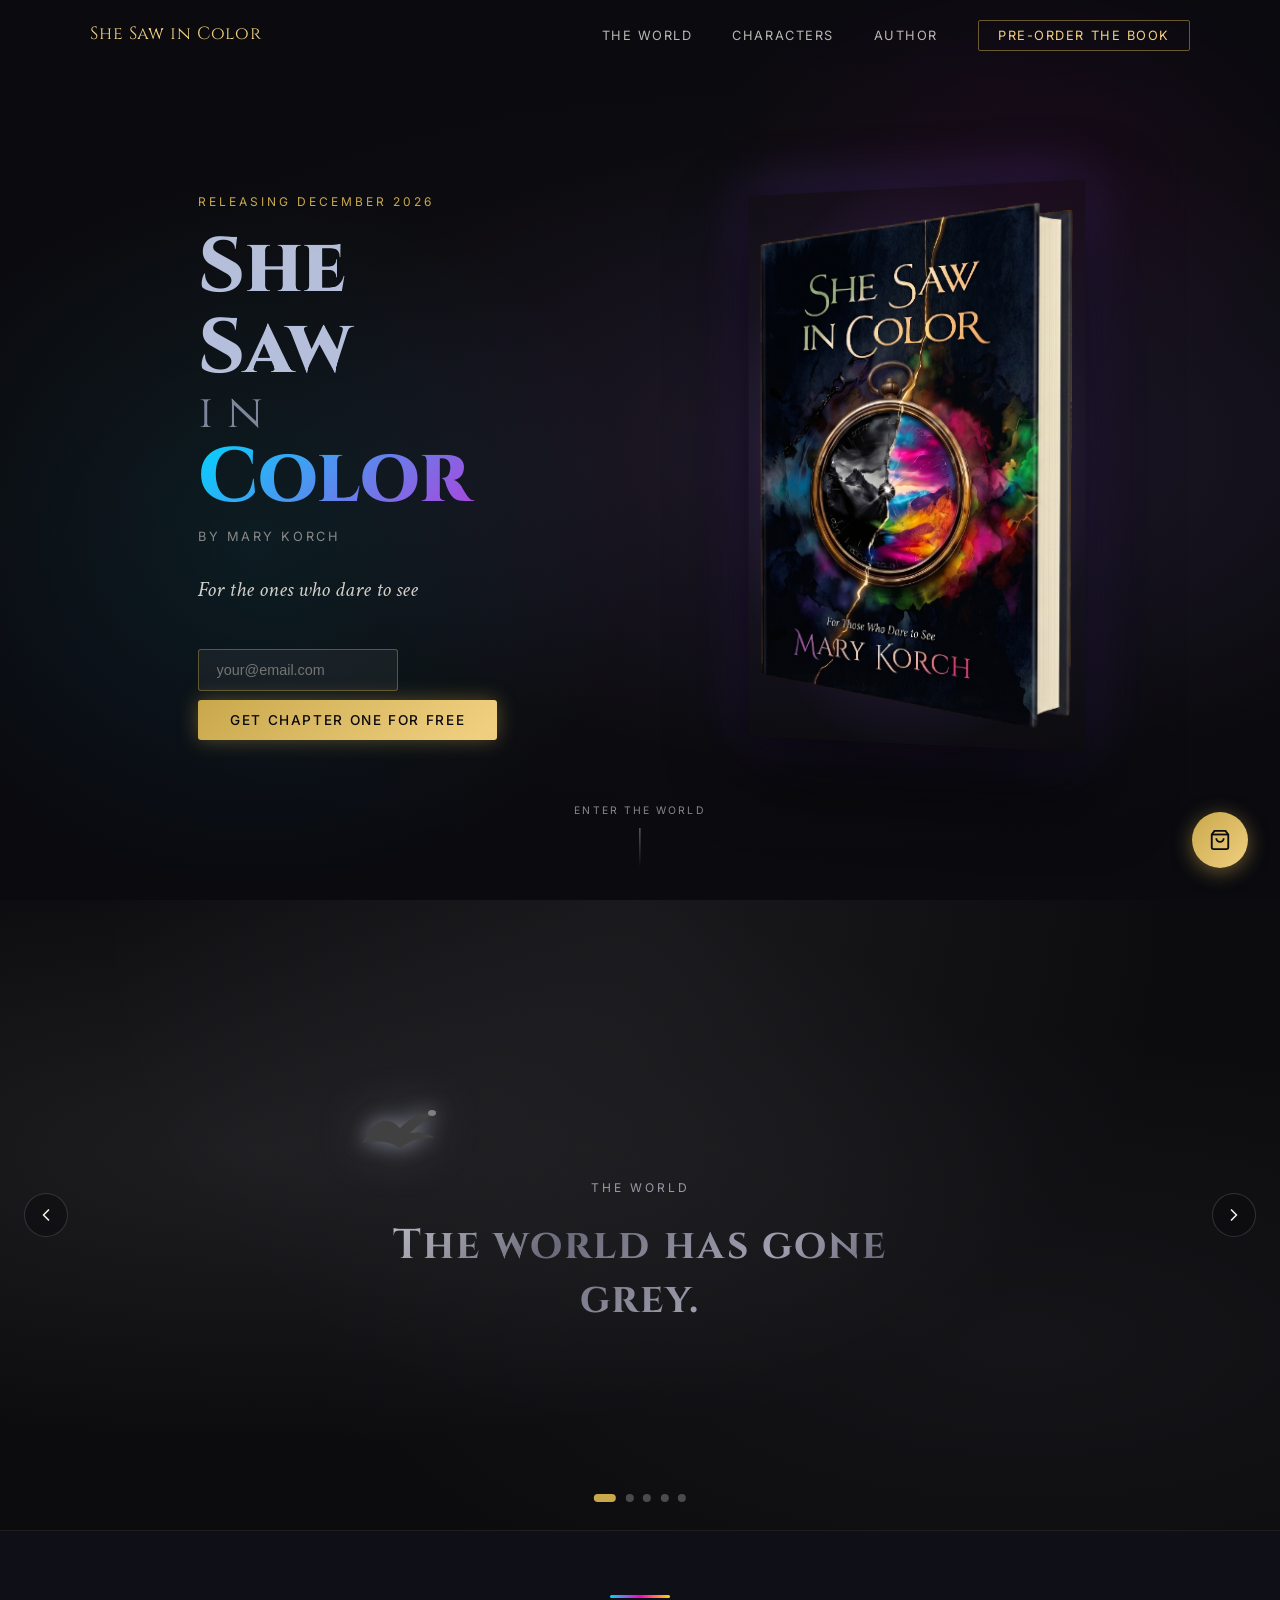
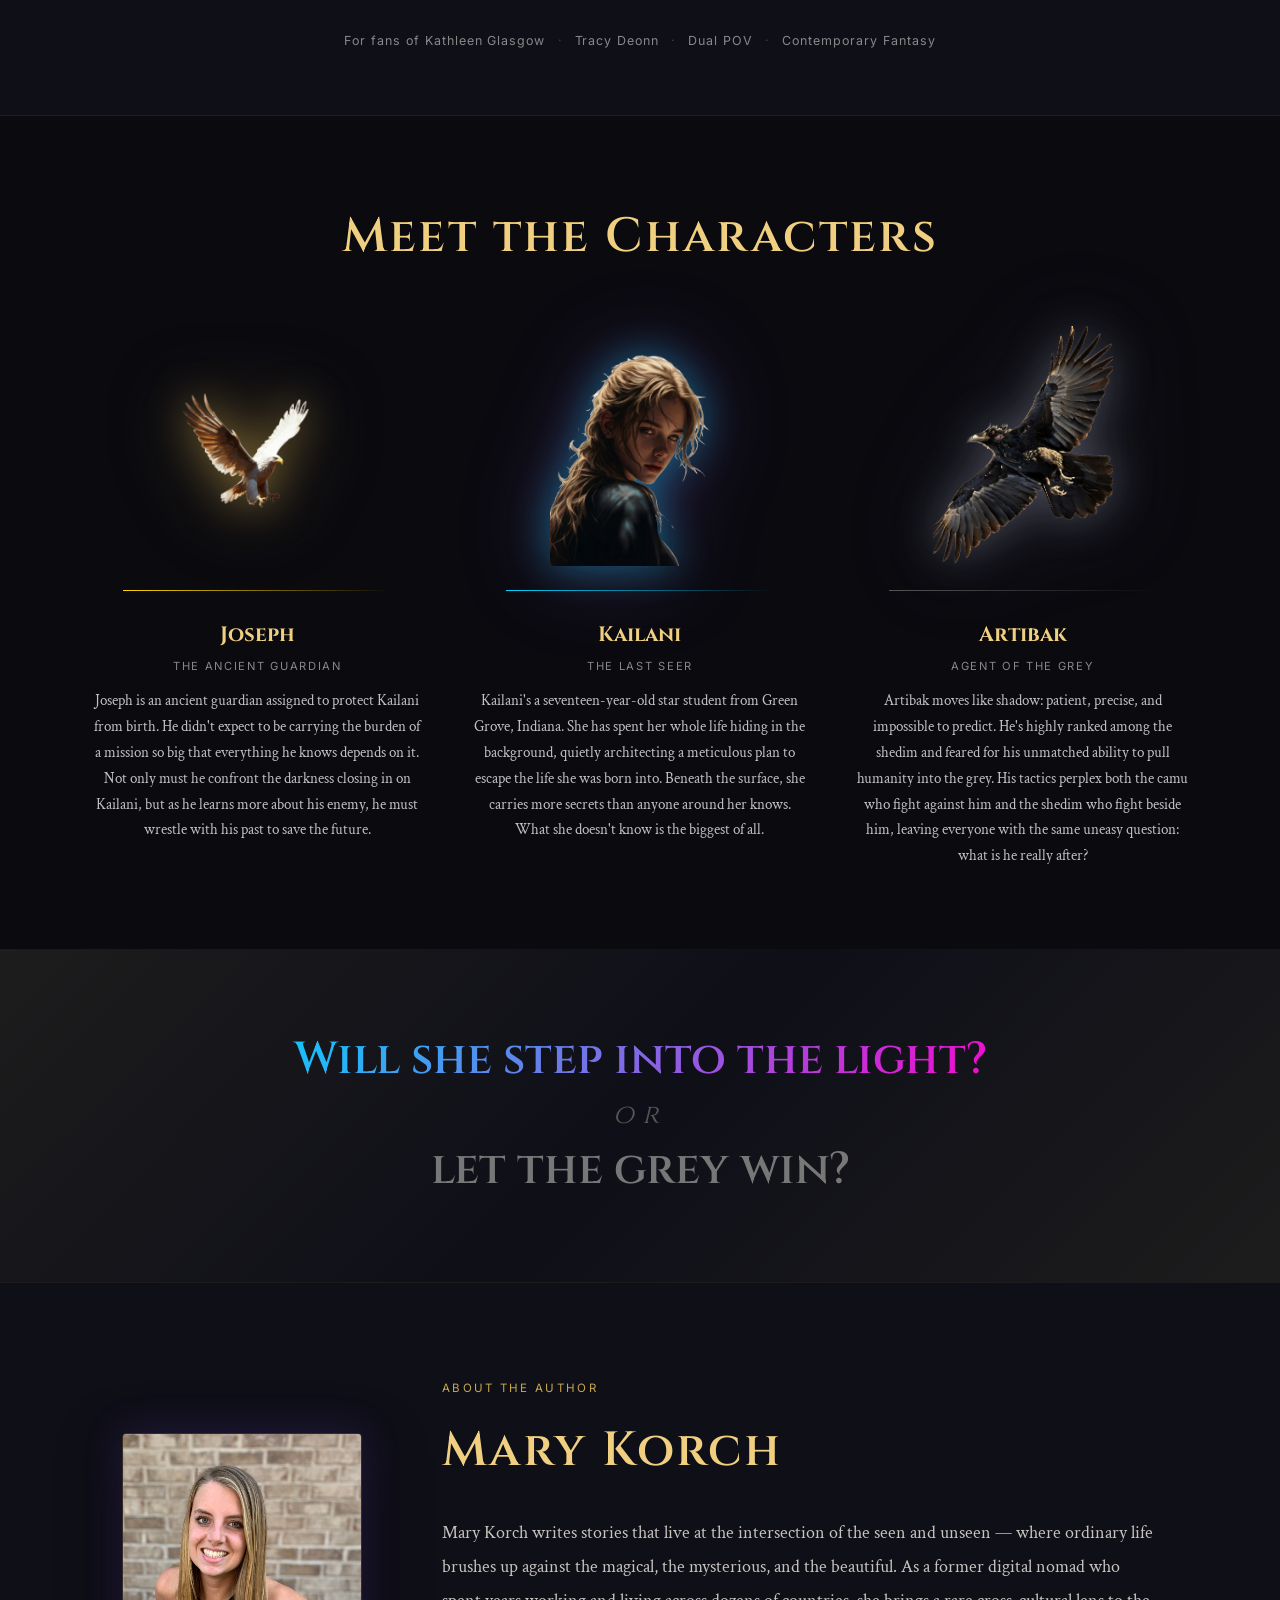
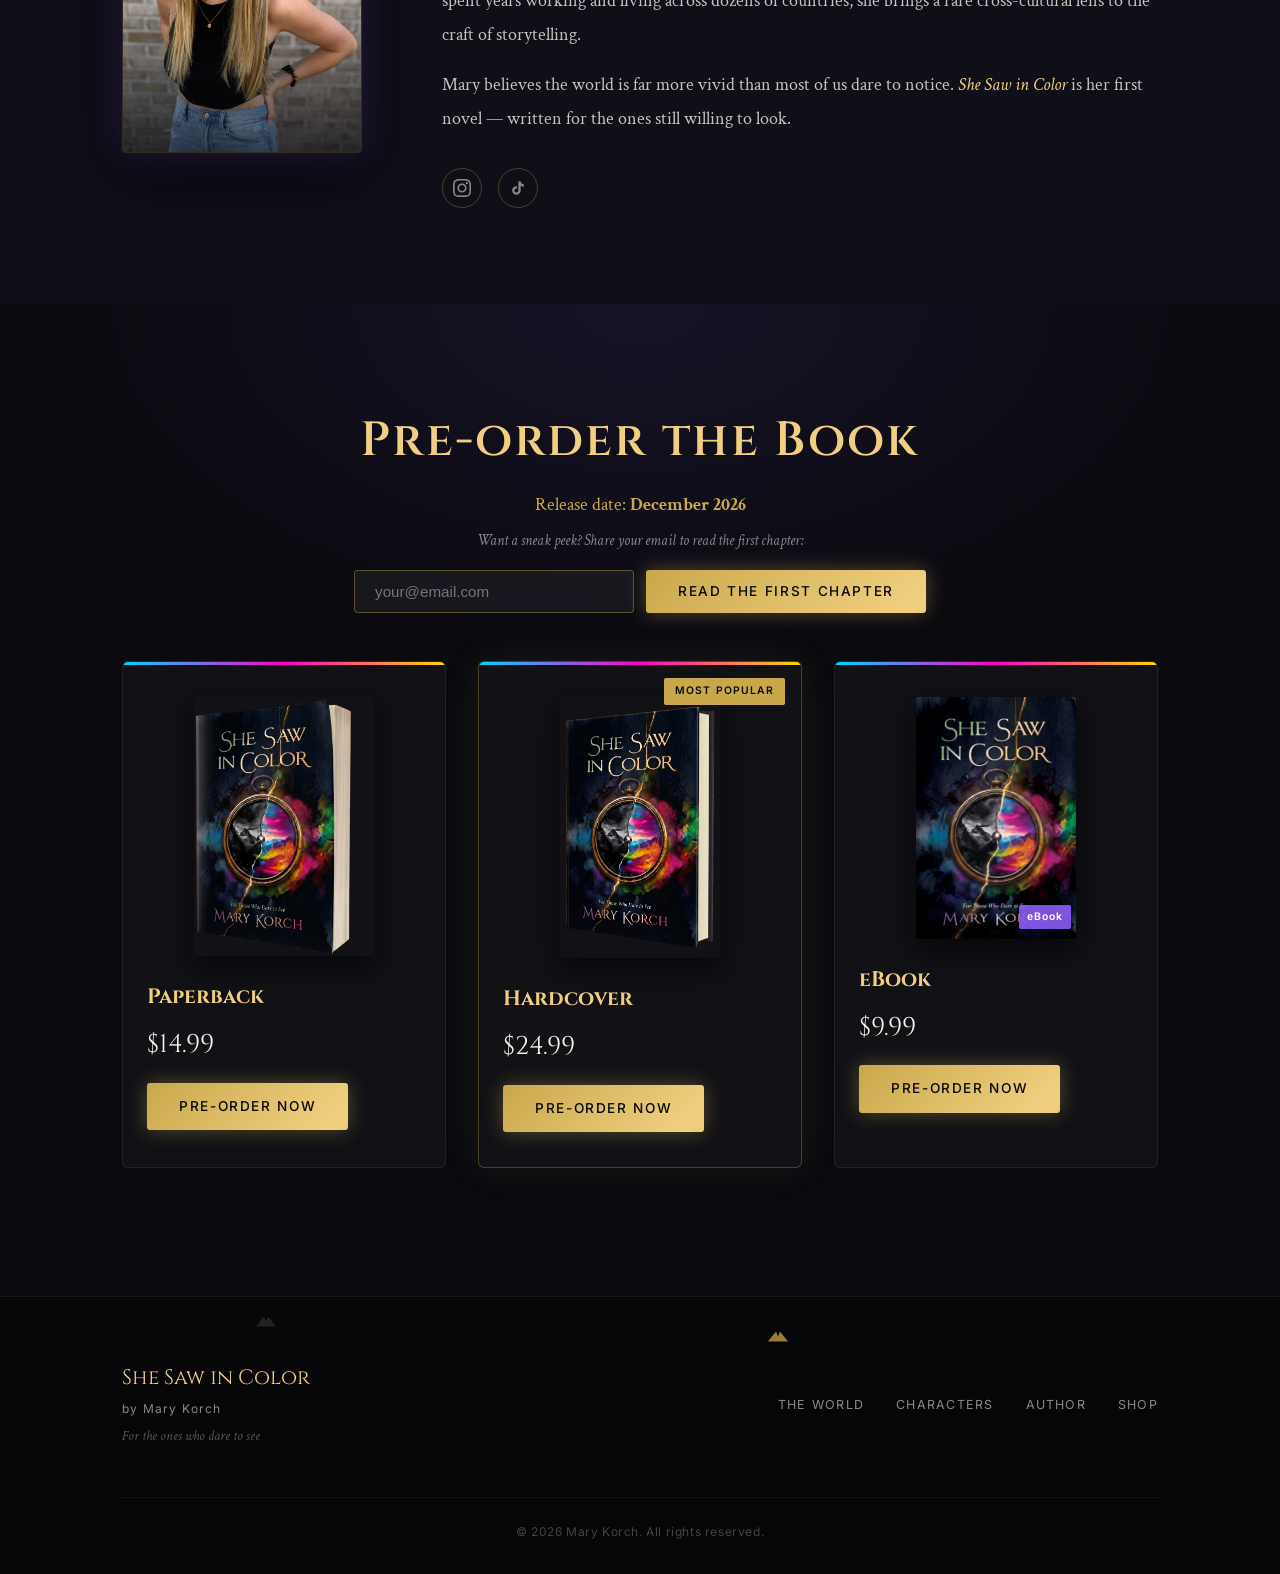
==== commit ecaa6886: "Switch email capture to Loops, add first-visit chapter modal - Replace MailerLite integration with L" ====
--- a/index.html
+++ b/index.html
@@ -5,23 +5,32 @@
   <meta name="viewport" content="width=device-width, initial-scale=1.0" />
   <title>She Saw in Color — Mary Korch</title>
   <link rel="icon" type="image/png" href="favicon2.png" />
-  <link rel="stylesheet" href="styles.css?v=12" />
+  <link rel="stylesheet" href="styles.css?v=13" />
   <link href="https://fonts.googleapis.com/css2?family=Cinzel:wght@400;600;800&family=Crimson+Text:ital,wght@0,400;0,600;1,400&family=Inter:wght@300;400;500&display=swap" rel="stylesheet" />
-
-  <!-- MailerLite Universal -->
-  <script>
-      (function(w,d,e,u,f,l,n){w[f]=w[f]||function(){(w[f].q=w[f].q||[])
-      .push(arguments);},l=d.createElement(e),l.async=1,l.src=u,
-      n=d.getElementsByTagName(e)[0],n.parentNode.insertBefore(l,n);})
-      (window,document,'script','https://assets.mailerlite.com/js/universal.js','ml');
-      ml('account', '2584116');
-  </script>
-  <!-- End MailerLite Universal -->
 </head>
 <body>
 
   <!-- BIRD CANVAS (animated background layer) -->
   <canvas id="birdCanvas"></canvas>
+
+  <!-- FIRST-VISIT CHAPTER MODAL -->
+  <div id="chapterModal" class="chapter-modal" aria-hidden="true">
+    <div class="chapter-modal-backdrop" onclick="closeChapterModal()"></div>
+    <div class="chapter-modal-box" role="dialog" aria-modal="true" aria-labelledby="chapterModalTitle">
+      <button class="chapter-modal-close" onclick="closeChapterModal()" aria-label="Close">&times;</button>
+      <img src="ebook.png" alt="She Saw in Color book cover" class="chapter-modal-cover" />
+      <div class="chapter-modal-content">
+        <p class="chapter-modal-eyebrow">Before you go</p>
+        <h3 id="chapterModalTitle">Get Chapter One for FREE</h3>
+        <p class="chapter-modal-text">Step into the world of <em>She Saw in Color</em>. Join the list and we'll send you the first chapter today.</p>
+        <form class="chapter-modal-form" action="https://app.loops.so/api/newsletter-form/cmt53rgg404s60j00j0g5qqrm" onsubmit="handleEmailSubmit(event)">
+          <input type="email" name="email" placeholder="your@email.com" autocomplete="email" required />
+          <button type="submit" class="btn btn-primary">Get Chapter One for FREE</button>
+        </form>
+        <button type="button" class="chapter-modal-dismiss" onclick="closeChapterModal()">No thanks, maybe later</button>
+      </div>
+    </div>
+  </div>
 
   <!-- NAV -->
   <nav id="mainNav">
@@ -64,10 +73,8 @@
       <p class="hero-byline">by Mary Korch</p>
       <p class="hero-desc">For the ones who dare to see</p>
       <div class="hero-btns">
-        <form class="hero-email-form" action="https://assets.mailerlite.com/jsonp/2584116/forms/196282327009068707/subscribe" method="post" target="ml-hidden-frame" onsubmit="handleEmailSubmit(event)">
-          <input type="email" name="fields[email]" placeholder="your@email.com" autocomplete="email" required />
-          <input type="hidden" name="ml-submit" value="1" />
-          <input type="hidden" name="anticsrf" value="true" />
+        <form class="hero-email-form" action="https://app.loops.so/api/newsletter-form/cmt53rgg404s60j00j0g5qqrm" onsubmit="handleEmailSubmit(event)">
+          <input type="email" name="email" placeholder="your@email.com" autocomplete="email" required />
           <button type="submit" class="btn btn-primary">Get Chapter One for FREE</button>
         </form>
       </div>
@@ -84,7 +91,7 @@
 
   <!-- WORLD INTRO -->
   <section id="world">
-    <div class="story-carousel" data-autoplay="6000">
+    <div class="story-carousel" data-autoplay="9000">
       <div class="carousel-viewport">
         <div class="carousel-track">
 
@@ -295,10 +302,8 @@
       <div class="release-info">
         <p class="release-date">Release date: <strong>December 2026</strong></p>
         <p class="release-sub">Want a sneak peek? Share your email to read the first chapter:</p>
-        <form class="email-capture" action="https://assets.mailerlite.com/jsonp/2584116/forms/196282327009068707/subscribe" method="post" target="ml-hidden-frame" onsubmit="handleEmailSubmit(event)">
-          <input type="email" name="fields[email]" placeholder="your@email.com" autocomplete="email" required />
-          <input type="hidden" name="ml-submit" value="1" />
-          <input type="hidden" name="anticsrf" value="true" />
+        <form class="email-capture" action="https://app.loops.so/api/newsletter-form/cmt53rgg404s60j00j0g5qqrm" onsubmit="handleEmailSubmit(event)">
+          <input type="email" name="email" placeholder="your@email.com" autocomplete="email" required />
           <button type="submit" class="btn btn-primary">Read the First Chapter</button>
         </form>
       </div>
@@ -399,8 +404,6 @@
     </div>
   </footer>
 
-  <iframe name="ml-hidden-frame" title="Newsletter submission" style="display:none"></iframe>
-
-  <script src="script.js?v=5"></script>
+  <script src="script.js?v=7"></script>
 </body>
 </html>
--- a/styles.css
+++ b/styles.css
@@ -41,6 +41,173 @@
 }
 
 /* ============================================================
+   CHAPTER MODAL
+   ============================================================ */
+.chapter-modal {
+  position: fixed;
+  inset: 0;
+  z-index: 999;
+  display: flex;
+  align-items: center;
+  justify-content: center;
+  padding: 1.5rem;
+  opacity: 0;
+  visibility: hidden;
+  pointer-events: none;
+  transition: opacity 0.4s ease, visibility 0s linear 0.4s;
+}
+
+.chapter-modal.open {
+  opacity: 1;
+  visibility: visible;
+  pointer-events: auto;
+  transition: opacity 0.4s ease, visibility 0s linear 0s;
+}
+
+.chapter-modal-backdrop {
+  position: absolute;
+  inset: 0;
+  background: rgba(5,5,8,0.85);
+  backdrop-filter: blur(4px);
+}
+
+.chapter-modal-box {
+  position: relative;
+  z-index: 1;
+  background: linear-gradient(160deg, #14141c, #0a0a0f);
+  border: 1px solid rgba(201,168,76,0.25);
+  border-radius: 10px;
+  box-shadow: 0 30px 80px rgba(0,0,0,0.7), 0 0 60px rgba(201,168,76,0.12);
+  max-width: 480px;
+  width: 100%;
+  display: flex;
+  align-items: center;
+  gap: 1.5rem;
+  padding: 2rem;
+  transform: scale(0.92) translateY(10px);
+  transition: transform 0.4s ease;
+}
+
+.chapter-modal.open .chapter-modal-box {
+  transform: scale(1) translateY(0);
+}
+
+.chapter-modal-close {
+  position: absolute;
+  top: 0.75rem;
+  right: 0.75rem;
+  width: 28px;
+  height: 28px;
+  border-radius: 50%;
+  background: rgba(255,255,255,0.05);
+  color: var(--grey-light);
+  font-size: 1.2rem;
+  line-height: 1;
+  display: flex;
+  align-items: center;
+  justify-content: center;
+  transition: background 0.25s, color 0.25s;
+}
+
+.chapter-modal-close:hover {
+  background: rgba(201,168,76,0.15);
+  color: var(--gold-light);
+}
+
+.chapter-modal-cover {
+  width: 110px;
+  flex: 0 0 auto;
+  border-radius: 4px;
+  box-shadow: 0 15px 40px rgba(0,0,0,0.6);
+}
+
+.chapter-modal-content {
+  flex: 1;
+  min-width: 0;
+}
+
+.chapter-modal-eyebrow {
+  font-family: var(--font-ui);
+  font-size: 0.7rem;
+  letter-spacing: 0.2em;
+  text-transform: uppercase;
+  color: var(--gold);
+  margin-bottom: 0.5rem;
+}
+
+.chapter-modal-content h3 {
+  font-family: var(--font-display);
+  font-size: 1.5rem;
+  color: var(--gold-light);
+  margin-bottom: 0.6rem;
+  line-height: 1.3;
+}
+
+.chapter-modal-text {
+  font-size: 0.9rem;
+  line-height: 1.6;
+  color: rgba(245,240,232,0.75);
+  margin-bottom: 1.25rem;
+}
+
+.chapter-modal-text em {
+  color: var(--gold-light);
+  font-style: italic;
+}
+
+.chapter-modal-form {
+  display: flex;
+  flex-direction: column;
+  gap: 0.6rem;
+}
+
+.chapter-modal-form input[type="email"] {
+  padding: 0.7rem 1rem;
+  border: 1px solid rgba(201,168,76,0.4);
+  border-radius: 4px;
+  background: rgba(255,255,255,0.05);
+  color: #fff;
+  font-size: 0.9rem;
+  outline: none;
+  width: 100%;
+  box-sizing: border-box;
+}
+
+.chapter-modal-form input[type="email"]:focus {
+  border-color: var(--gold);
+}
+
+.chapter-modal-form button {
+  width: 100%;
+}
+
+.chapter-modal-dismiss {
+  display: block;
+  margin: 0.75rem auto 0;
+  font-family: var(--font-ui);
+  font-size: 0.75rem;
+  color: var(--grey-light);
+  text-decoration: underline;
+  text-underline-offset: 2px;
+}
+
+.chapter-modal-dismiss:hover {
+  color: var(--gold-light);
+}
+
+@media (max-width: 500px) {
+  .chapter-modal-box {
+    flex-direction: column;
+    text-align: center;
+    padding: 1.75rem;
+  }
+
+  .chapter-modal-cover {
+    width: 90px;
+  }
+}
+
+/* ============================================================
    BIRD CANVAS
    ============================================================ */
 #birdCanvas {
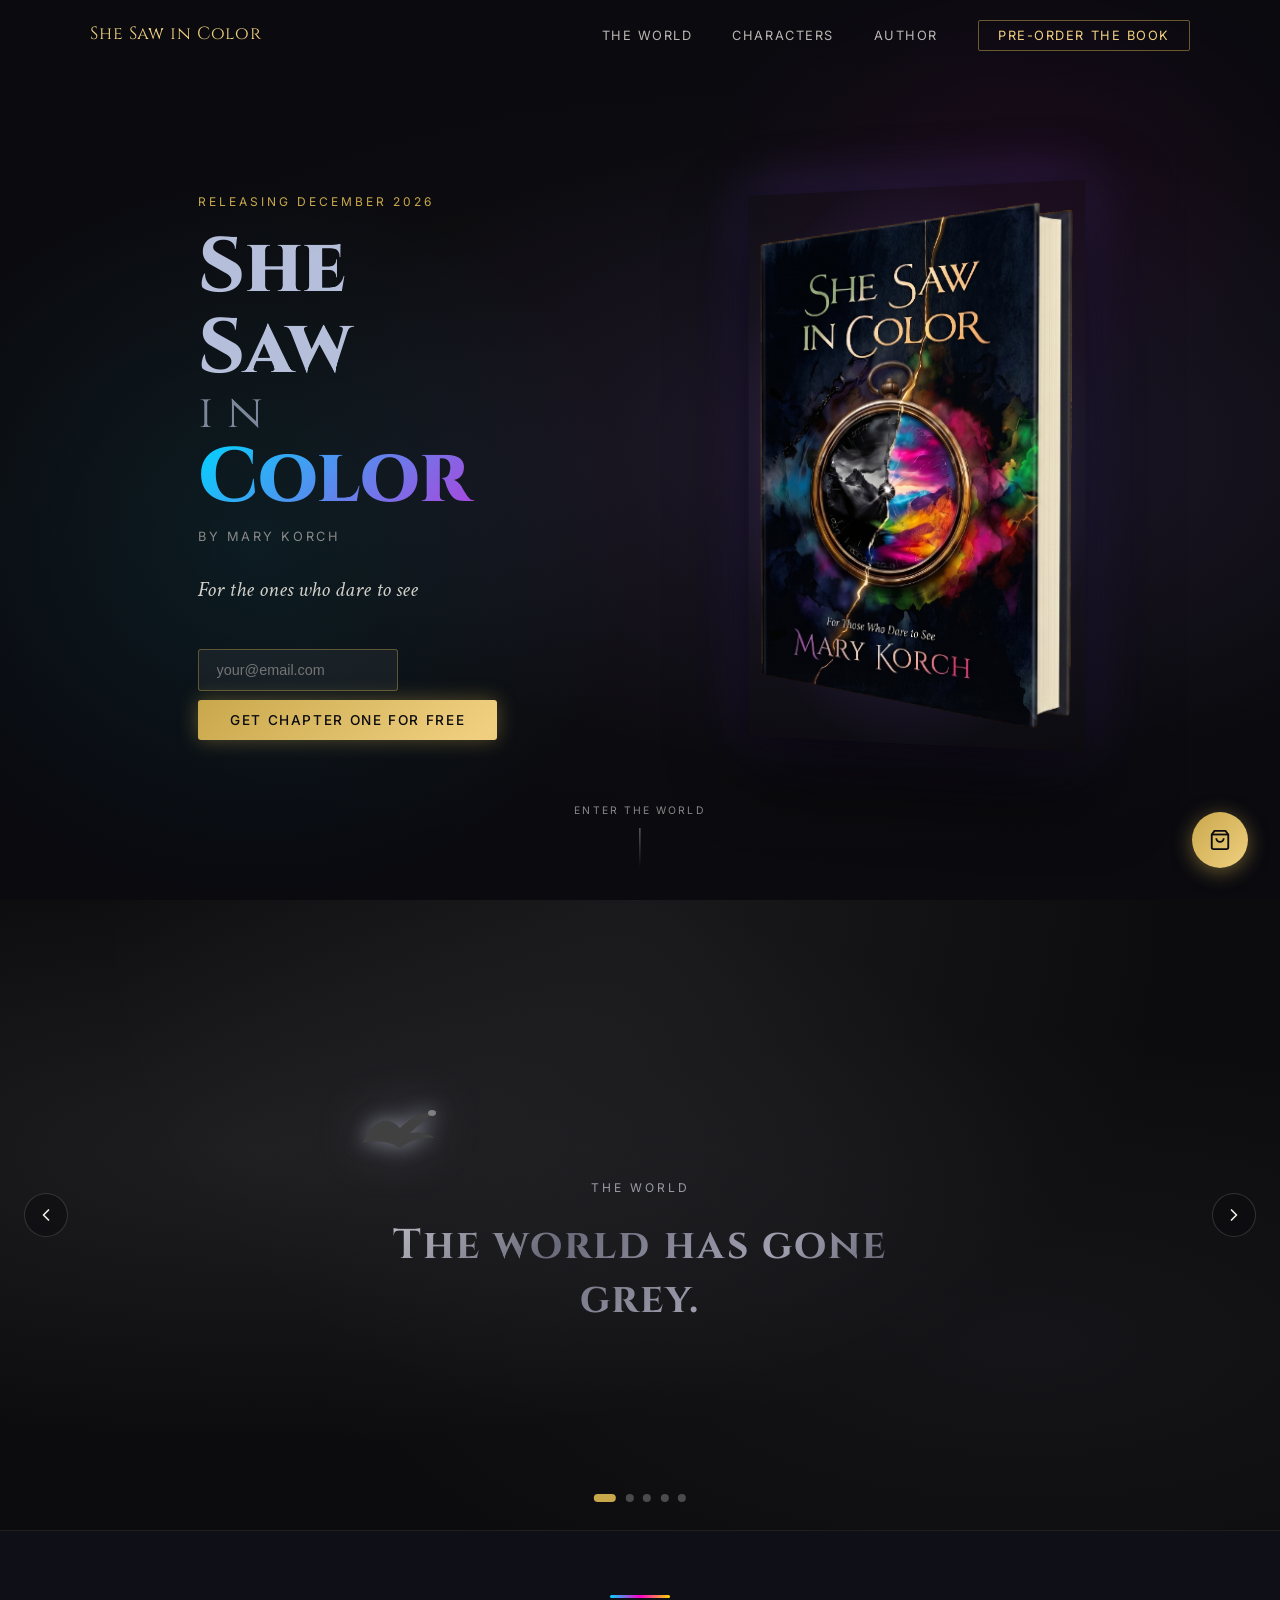
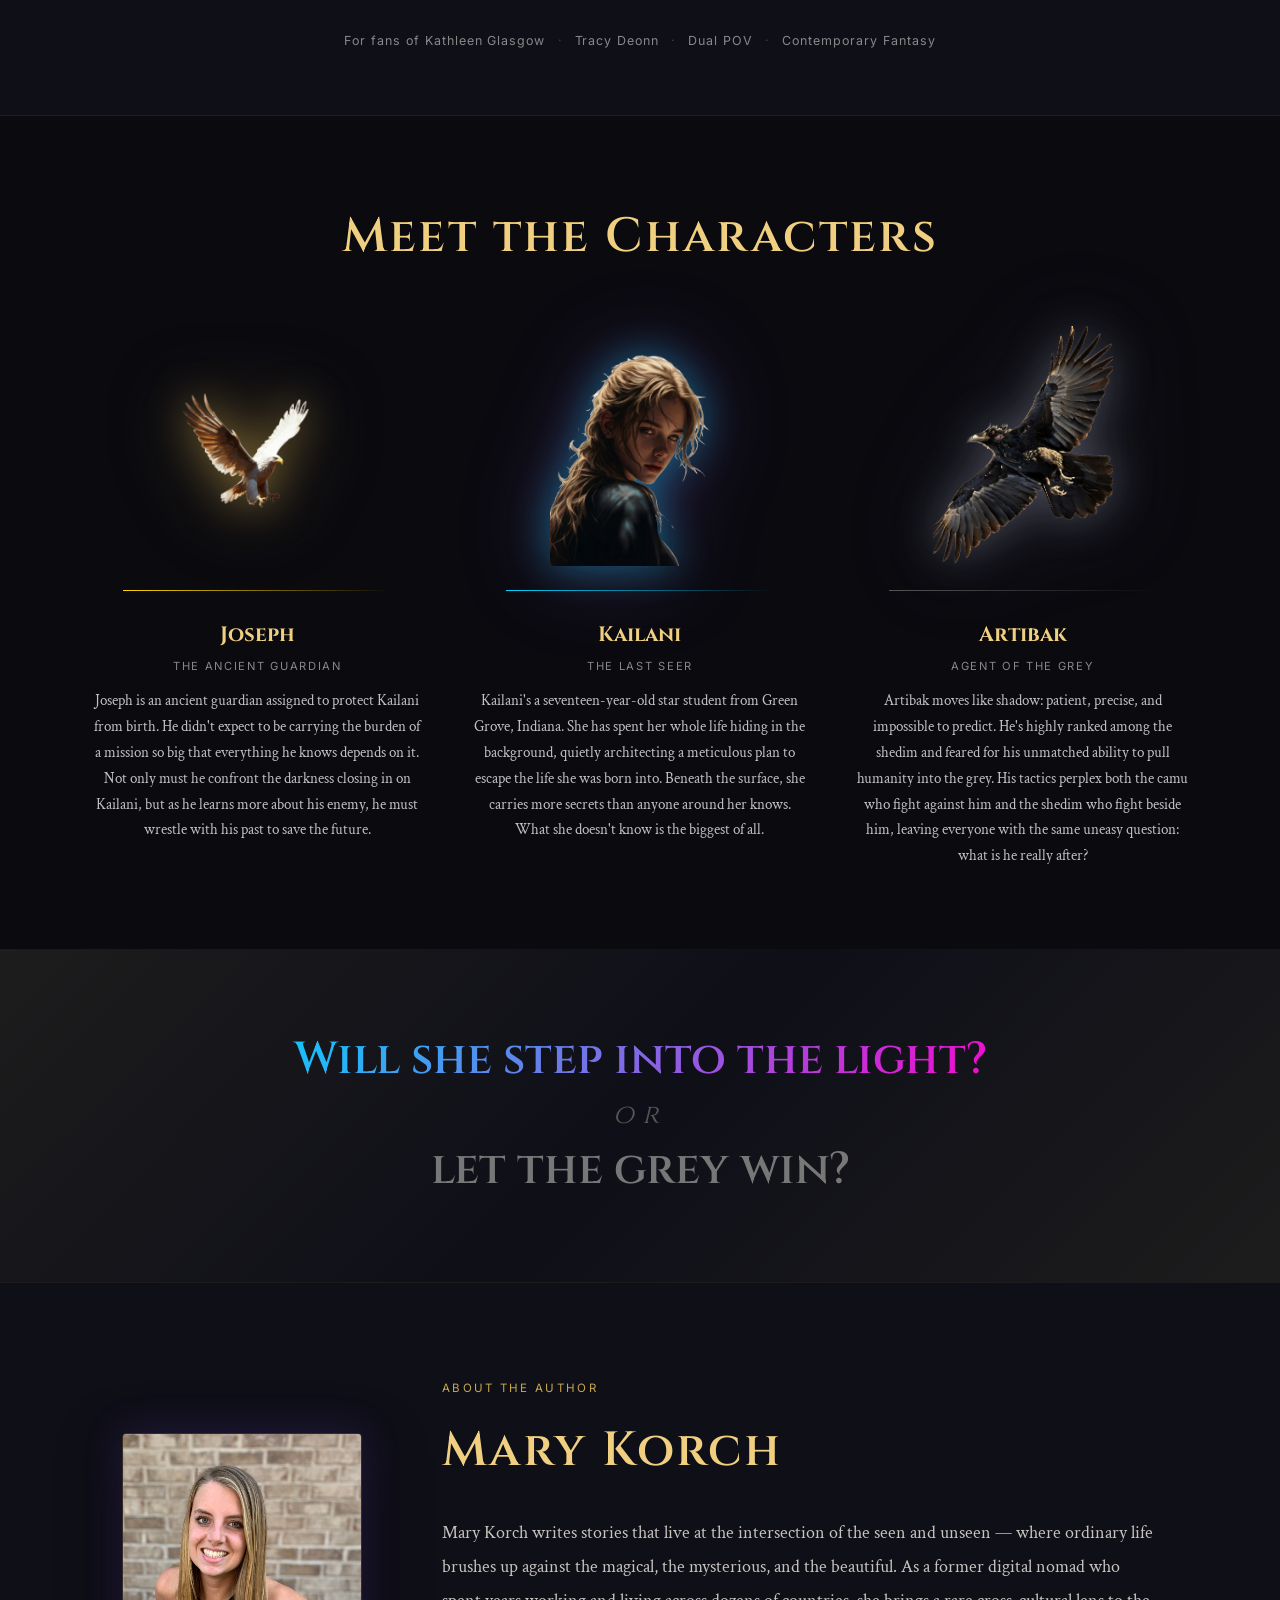
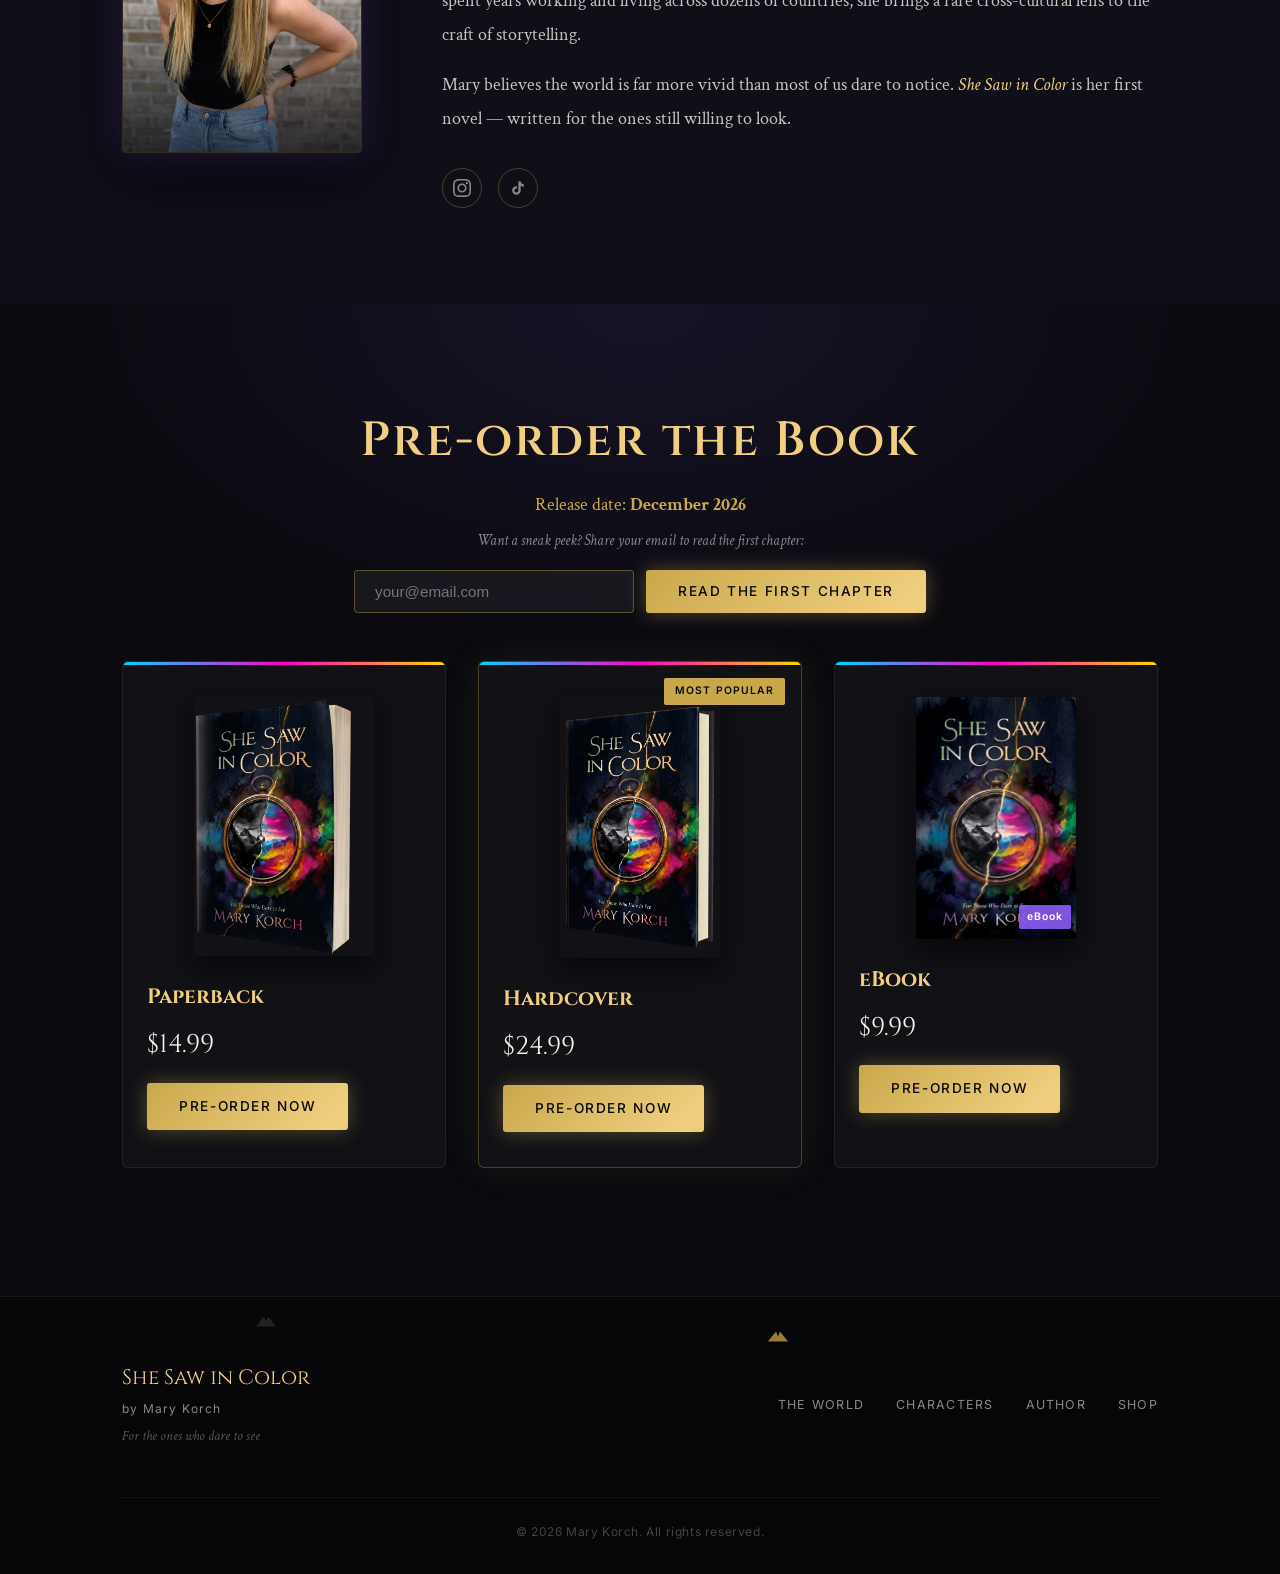
==== commit bad3f907: "Fix mobile layout: character grid, hero headline, and book placement - Stack the character cards int" ====
--- a/index.html
+++ b/index.html
@@ -5,7 +5,7 @@
   <meta name="viewport" content="width=device-width, initial-scale=1.0" />
   <title>She Saw in Color — Mary Korch</title>
   <link rel="icon" type="image/png" href="favicon2.png" />
-  <link rel="stylesheet" href="styles.css?v=13" />
+  <link rel="stylesheet" href="styles.css?v=19" />
   <link href="https://fonts.googleapis.com/css2?family=Cinzel:wght@400;600;800&family=Crimson+Text:ital,wght@0,400;0,600;1,400&family=Inter:wght@300;400;500&display=swap" rel="stylesheet" />
 </head>
 <body>
@@ -65,10 +65,8 @@
     <div class="hero-content">
       <p class="hero-tagline">Releasing December 2026</p>
       <h1 class="hero-title">
-        <span class="word-she">She</span>
-        <span class="word-saw">Saw</span>
-        <span class="word-in">in</span>
-        <span class="word-color">Color</span>
+        <span class="title-line1"><span class="word-she">She</span> <span class="word-saw">Saw</span></span>
+        <span class="title-line2"><span class="word-in">in</span> <span class="word-color">Color</span></span>
       </h1>
       <p class="hero-byline">by Mary Korch</p>
       <p class="hero-desc">For the ones who dare to see</p>
--- a/styles.css
+++ b/styles.css
@@ -514,6 +514,10 @@
   margin-bottom: 0.5rem;
 }
 
+.title-line1, .title-line2 {
+  display: contents;
+}
+
 .word-she, .word-saw {
   display: block;
   color: rgba(200,210,240,0.9);
@@ -1951,13 +1955,36 @@
 @media (max-width: 900px) {
   #hero {
     flex-direction: column;
+    justify-content: flex-start;
     text-align: center;
     padding: 5rem 2rem 4rem;
+    gap: 0.5rem;
   }
 
+  .hero-tagline { margin-bottom: 0.5rem; }
+
+  .title-line1, .title-line2 { display: block; }
+
+  .word-she, .word-saw, .word-in, .word-color {
+    display: inline-block;
+  }
+
+  .word-in { margin: 0 0.15em; }
+
+  .hero-byline { margin-bottom: 0.75rem; }
+
+  .hero-desc { margin-bottom: 1.25rem; }
+
   .hero-btns { justify-content: center; }
 
-  .book-cover { width: min(220px, 55vw); }
+  .book-cover { width: min(165px, 42vw); }
+
+  .hero-scroll-hint {
+    position: static;
+    left: auto;
+    bottom: auto;
+    transform: none;
+  }
 
   .story-carousel, .carousel-viewport { min-height: 60vh; height: 60vh; }
 
@@ -1975,6 +2002,8 @@
   .carousel-next { right: 0.5rem; }
 
   .products-grid { grid-template-columns: 1fr; max-width: 360px; margin: 0 auto; }
+
+  .char-grid { grid-template-columns: 1fr; max-width: 320px; gap: 3.5rem; margin: 3rem auto 0; }
 
   .author-inner { flex-direction: column; text-align: center; gap: 2rem; }
 
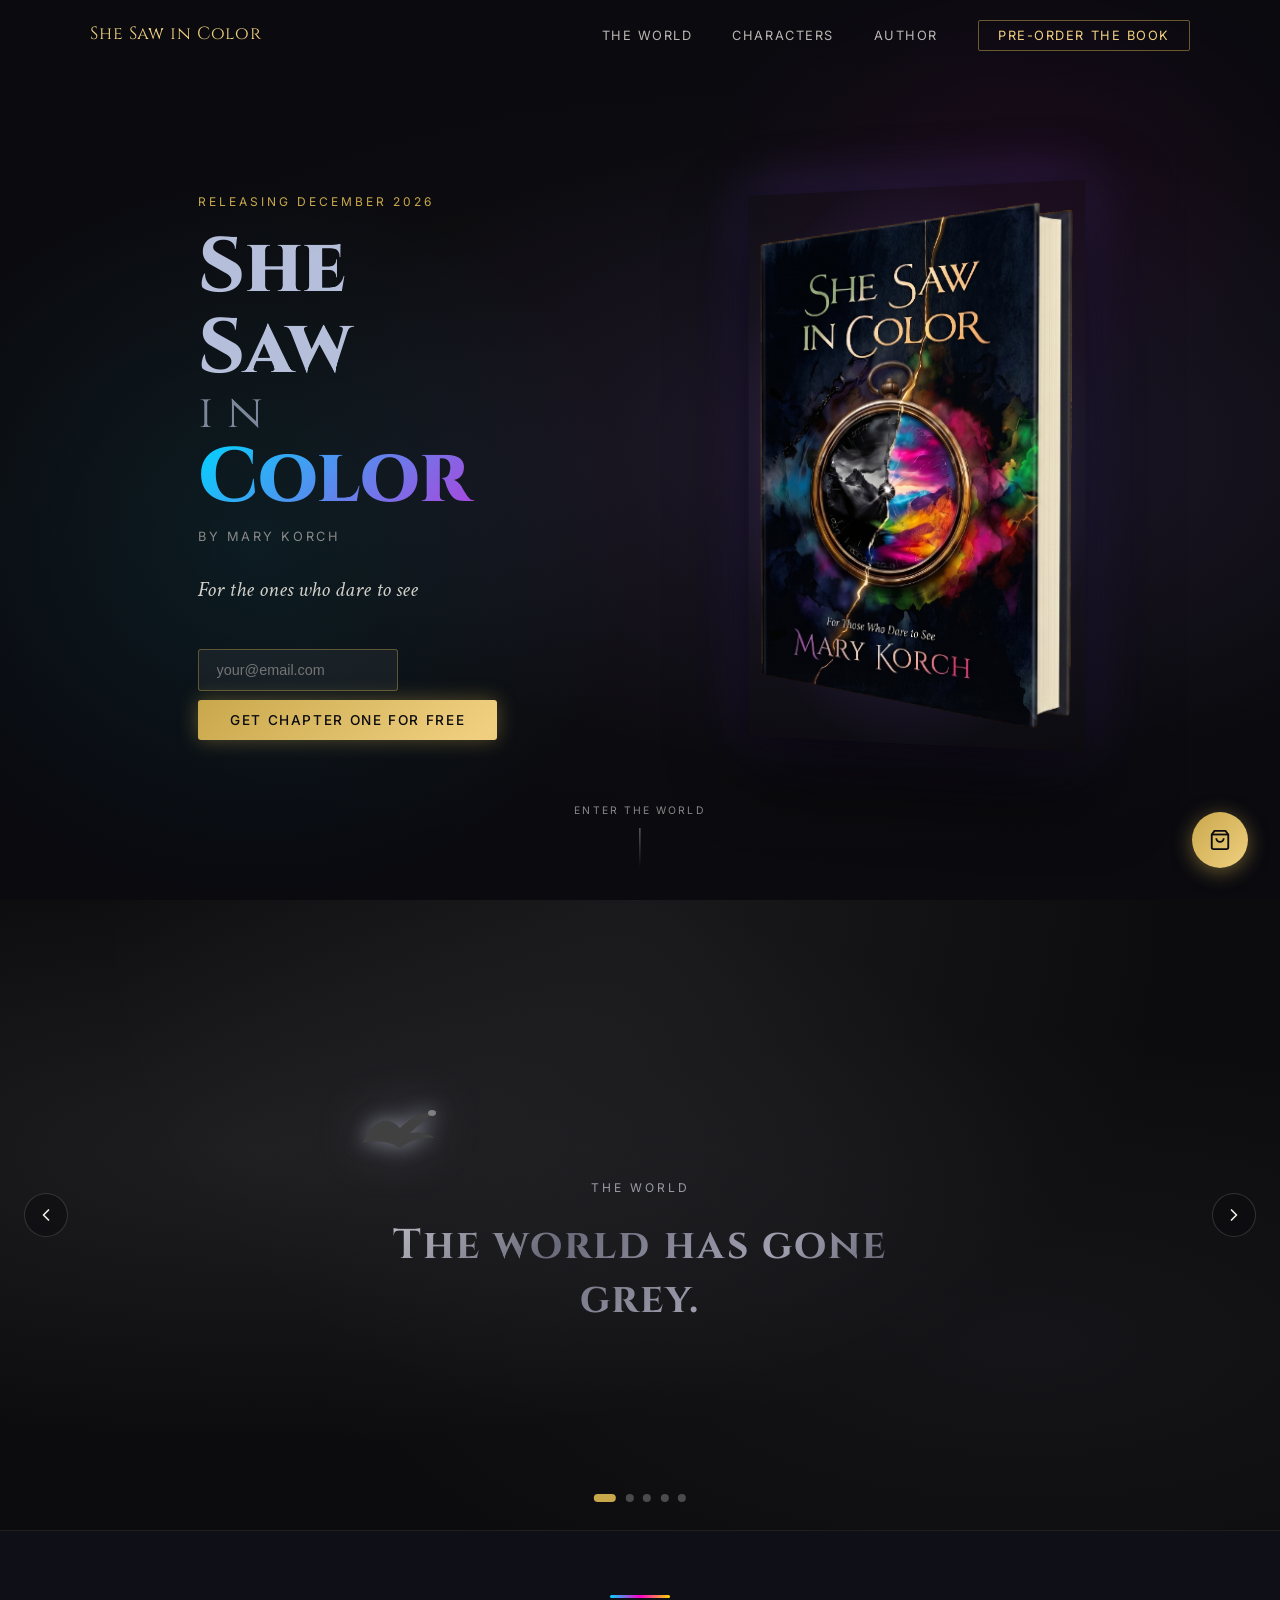
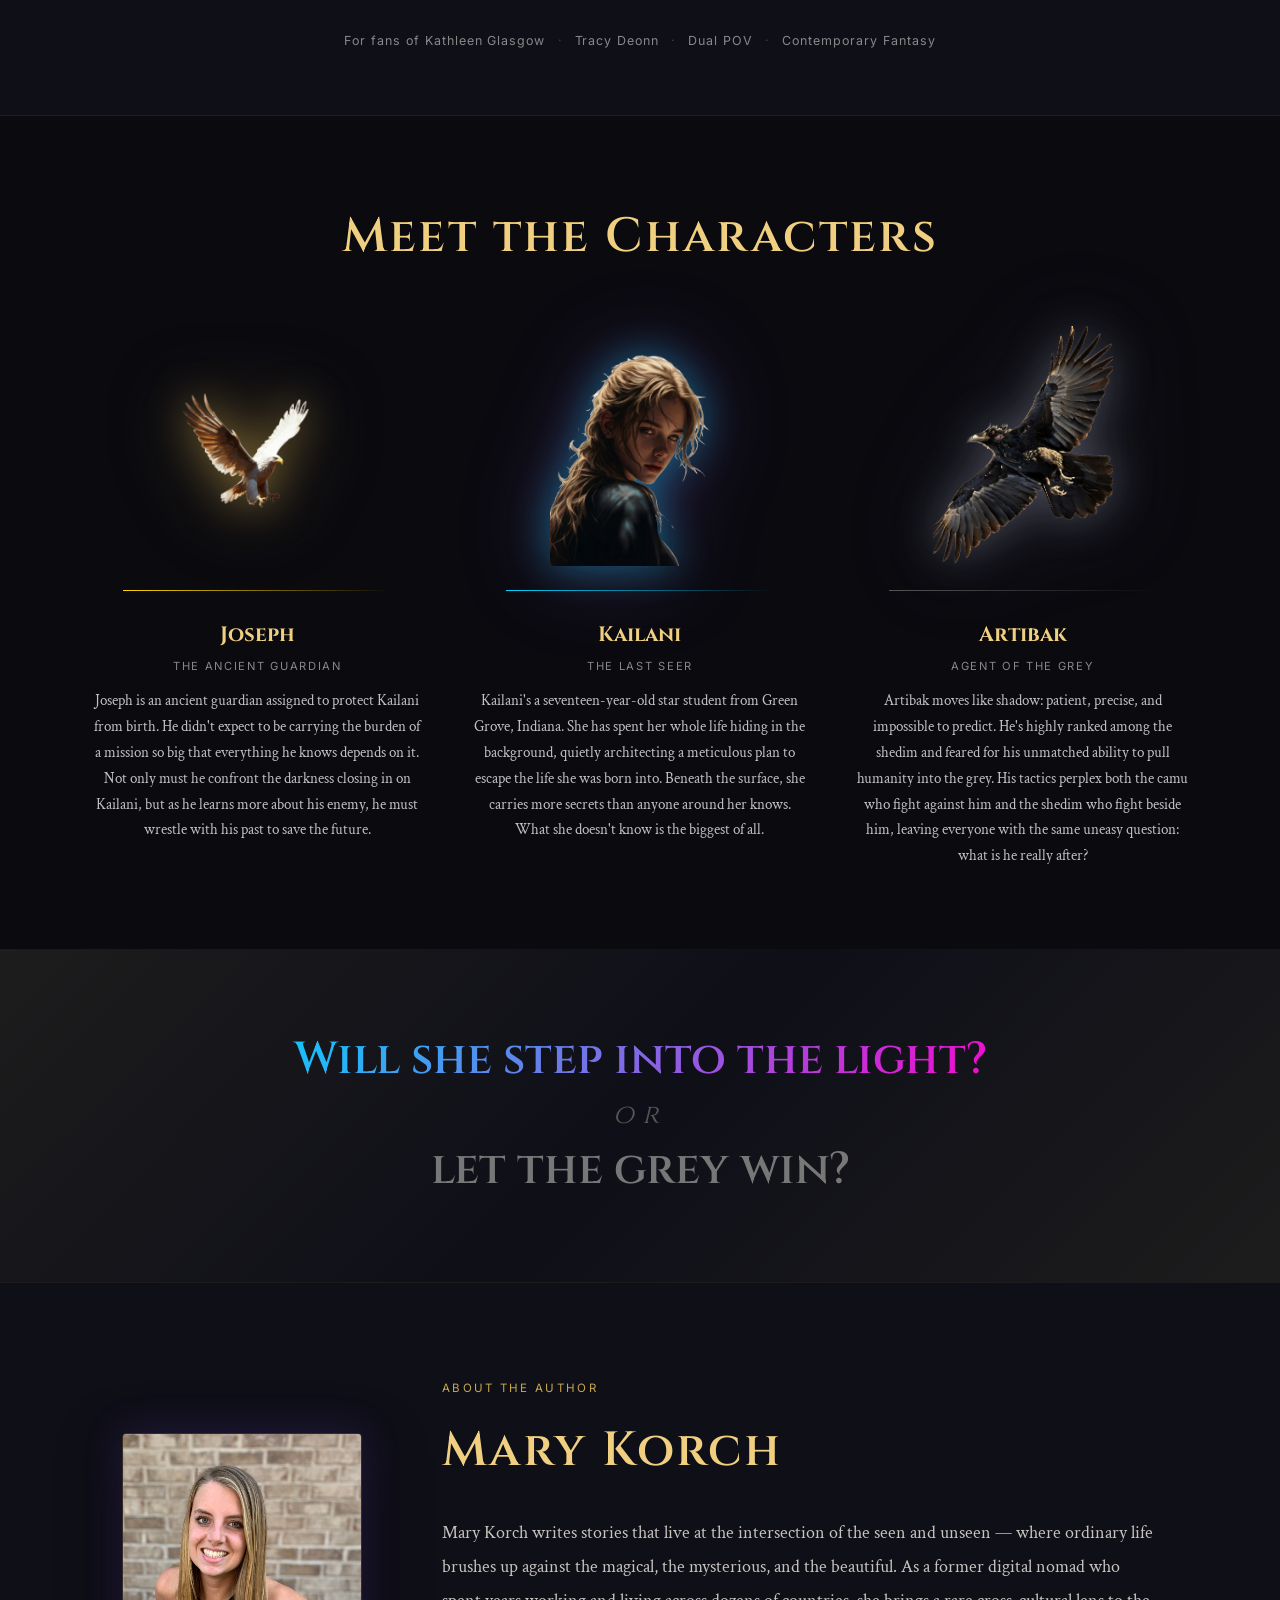
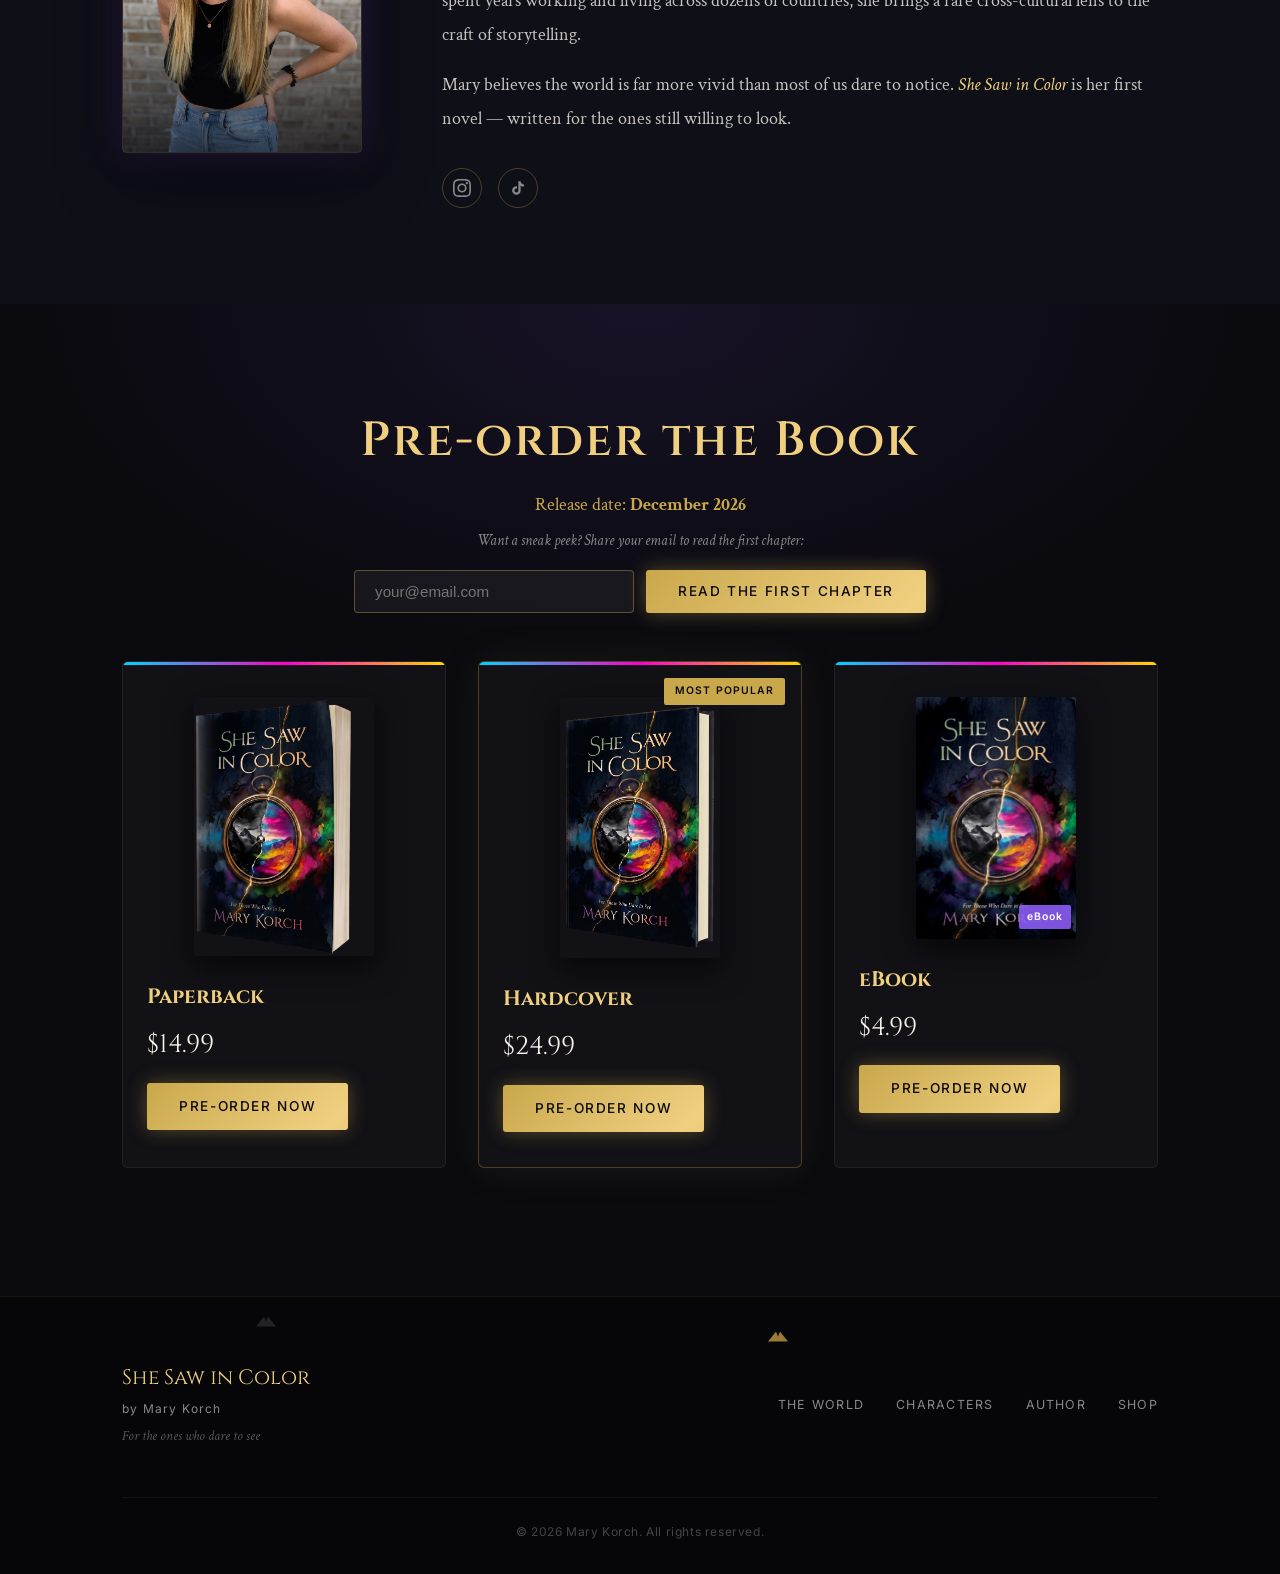
==== commit 47a424b7: "Update ebook price to $4.99 Co-Authored-By: Claude Sonnet 5 <noreply@anthropic.com>" ====
--- a/index.html
+++ b/index.html
@@ -341,7 +341,7 @@
           </div>
           <div class="product-info">
             <h3>eBook</h3>
-            <div class="product-price">$9.99</div>
+            <div class="product-price">$4.99</div>
             <a href="https://buy.stripe.com/14A9ATbcx1V4dkedQ0fQI02" target="_blank" class="btn btn-primary">Pre-order Now</a>
           </div>
         </div>
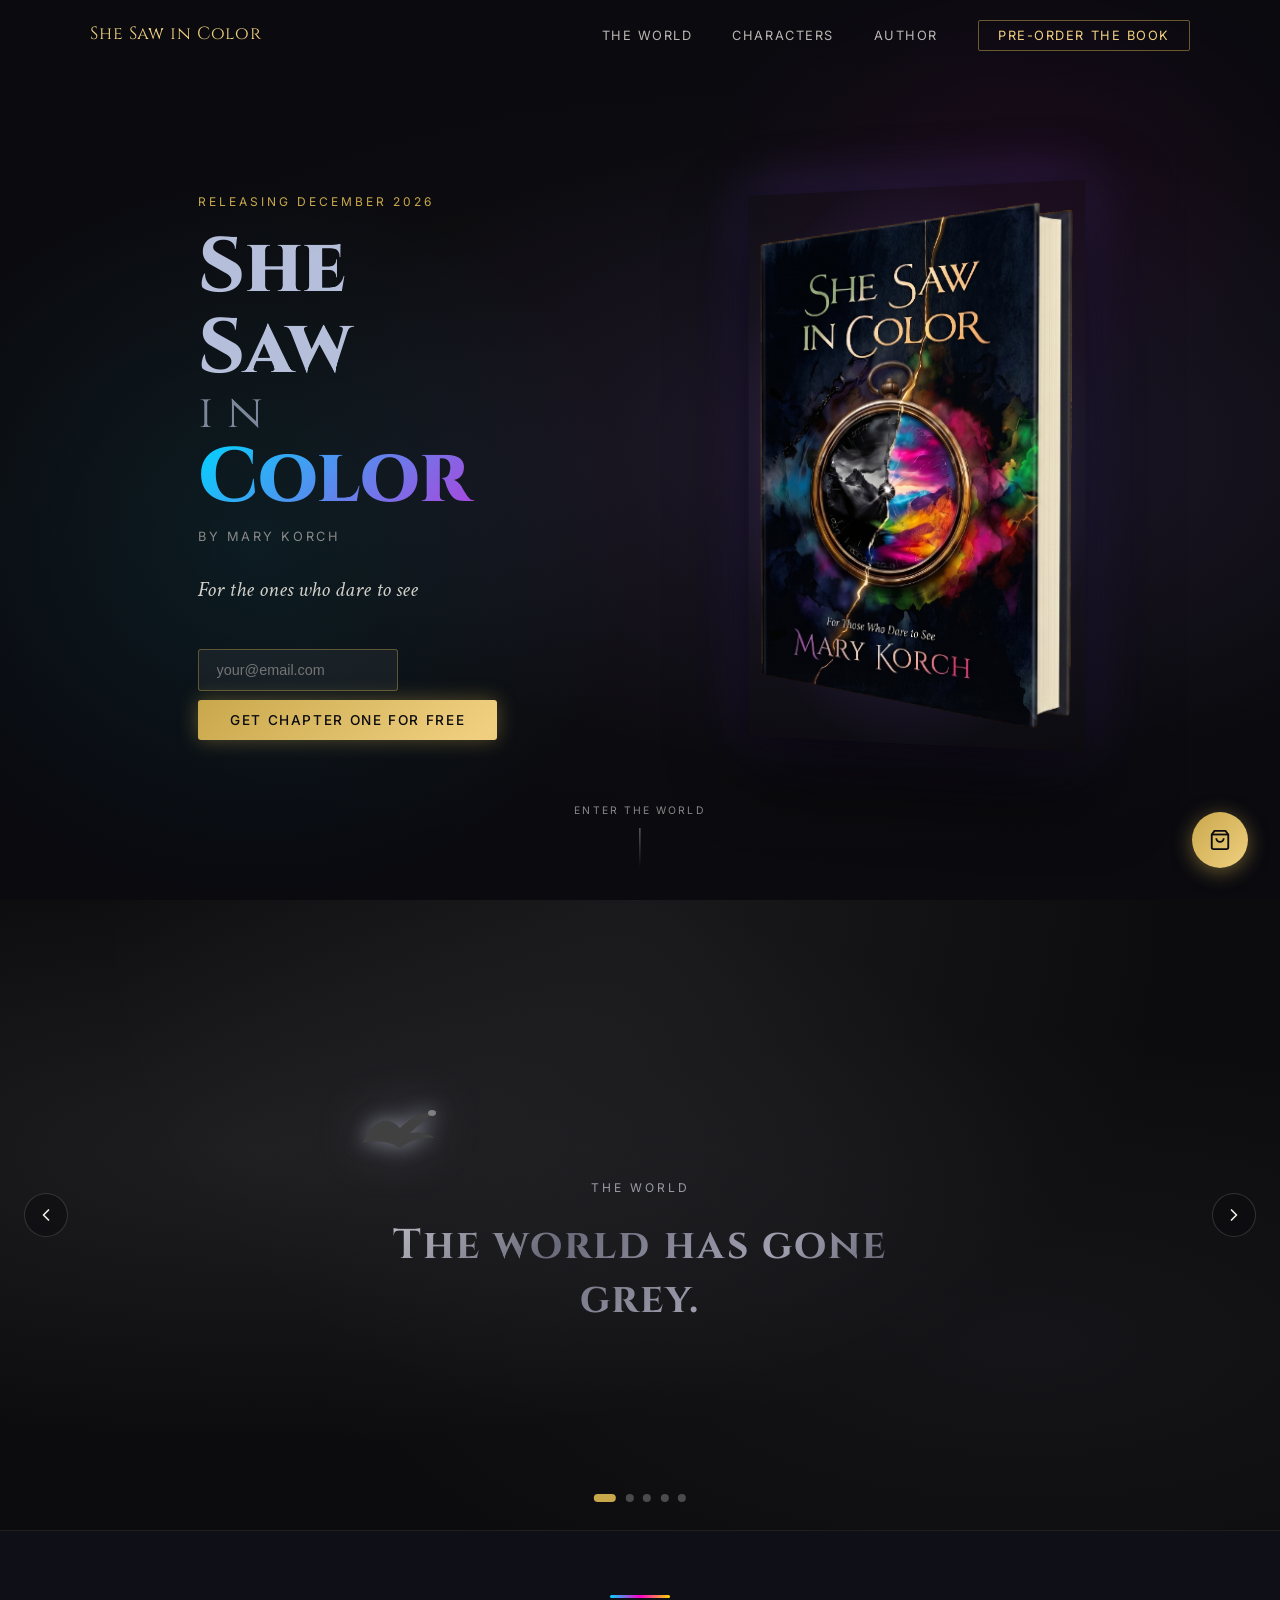
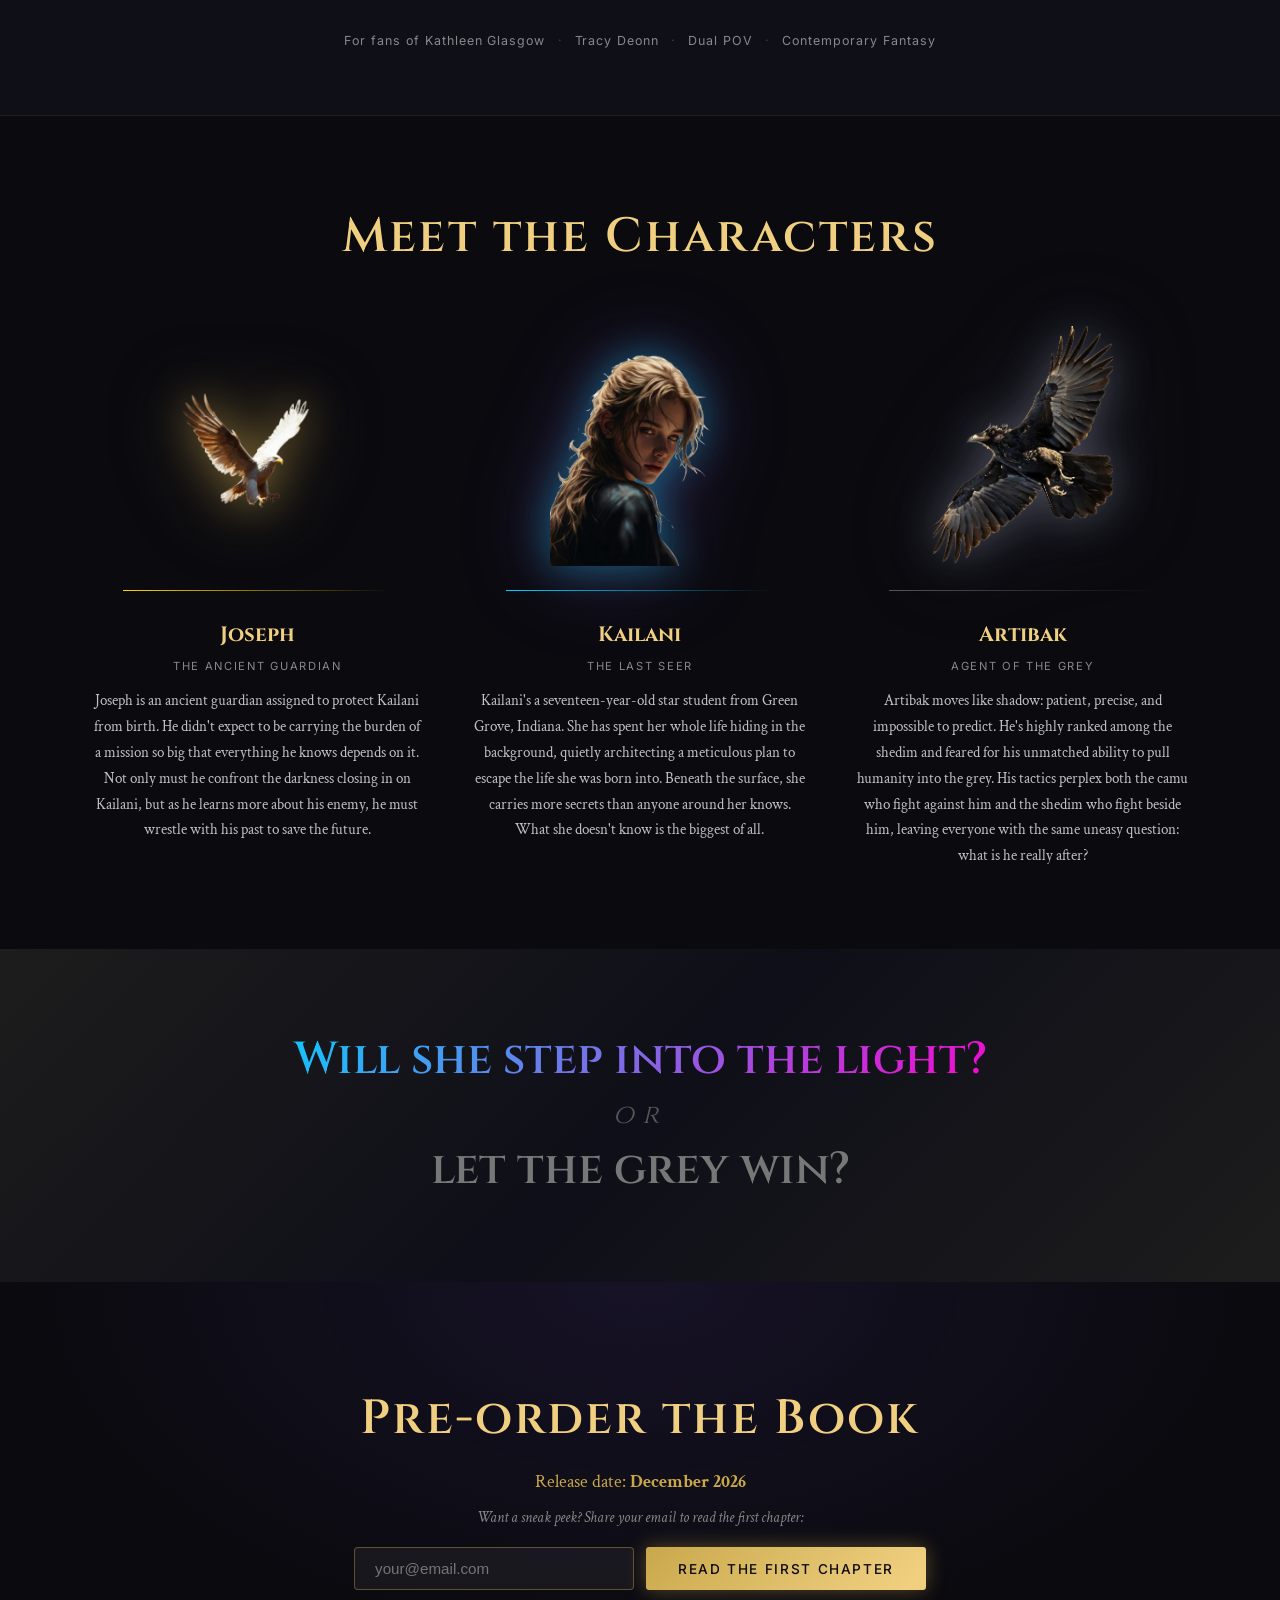
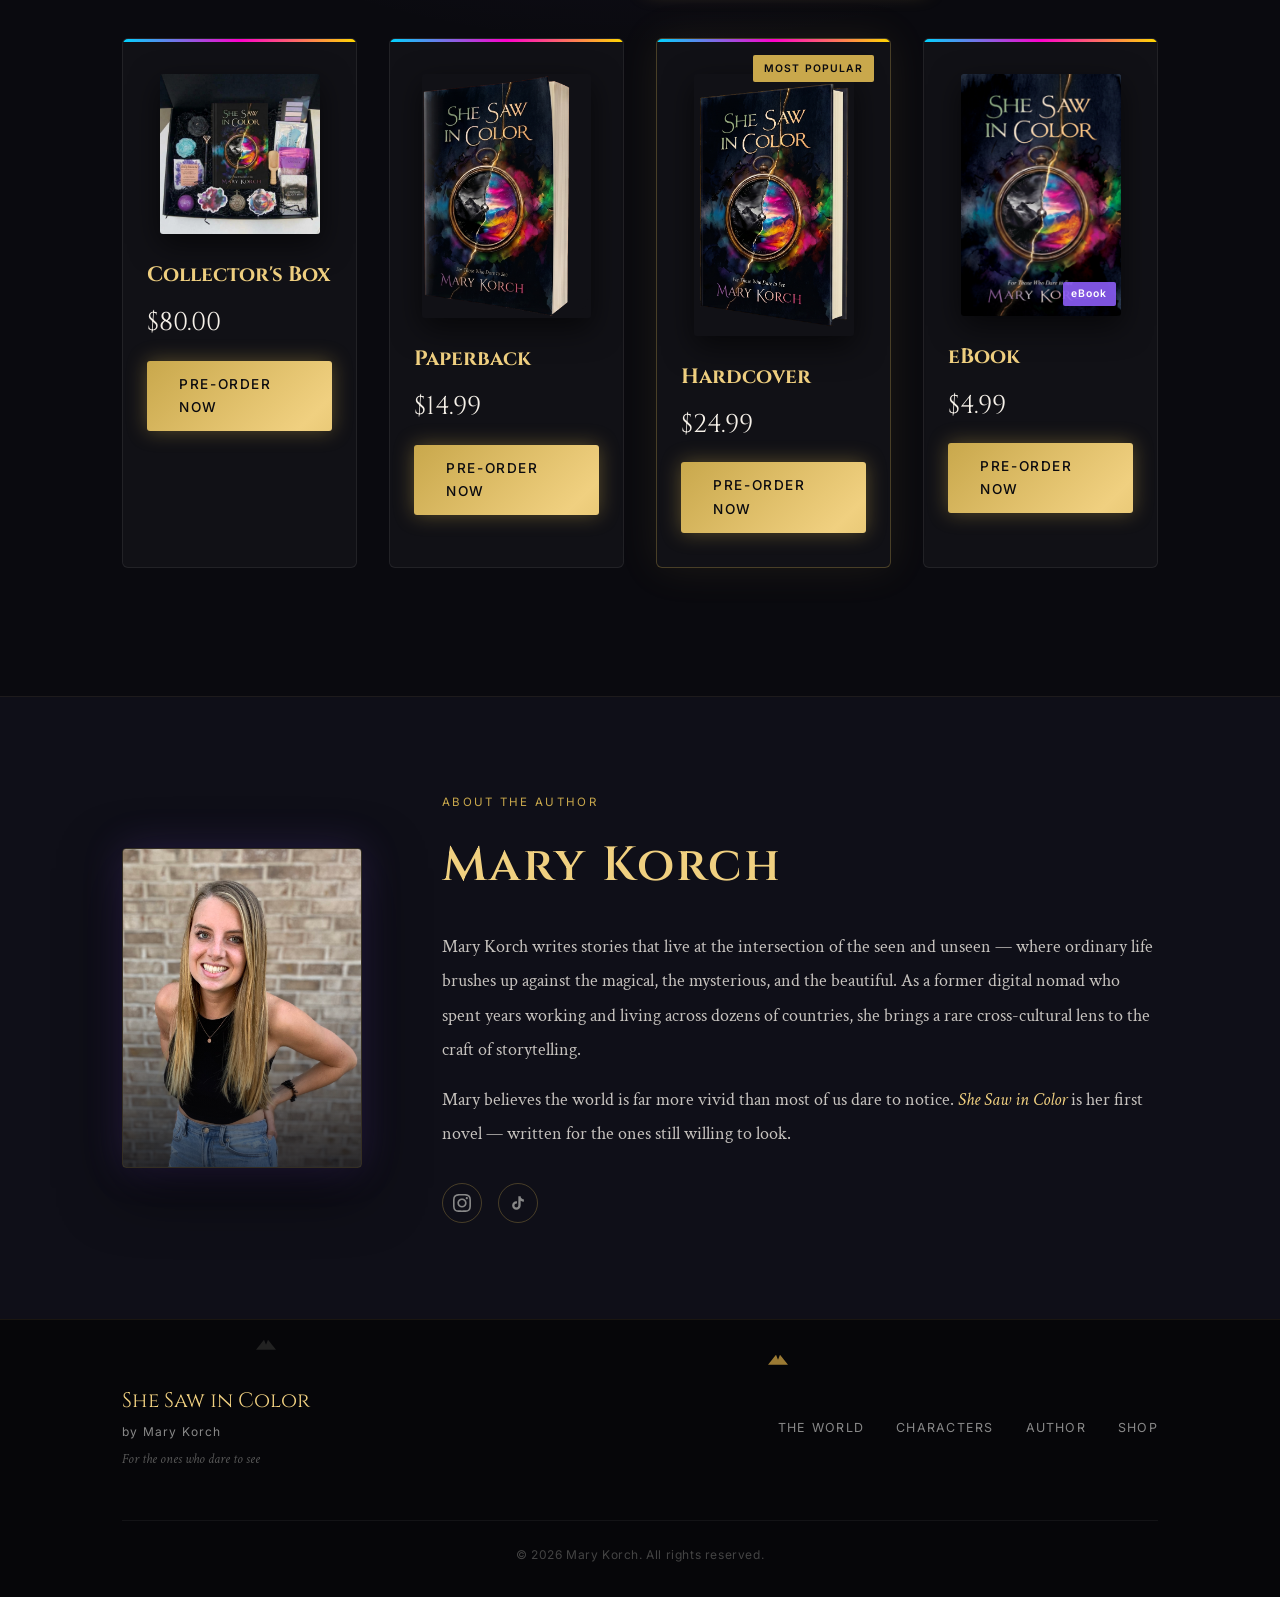
==== commit 01805761: "Add Collector's Box product and move Author section below Shop Co-Authored-By: Claude Sonnet 5 <nore" ====
--- a/index.html
+++ b/index.html
@@ -5,7 +5,7 @@
   <meta name="viewport" content="width=device-width, initial-scale=1.0" />
   <title>She Saw in Color — Mary Korch</title>
   <link rel="icon" type="image/png" href="favicon2.png" />
-  <link rel="stylesheet" href="styles.css?v=19" />
+  <link rel="stylesheet" href="styles.css?v=20" />
   <link href="https://fonts.googleapis.com/css2?family=Cinzel:wght@400;600;800&family=Crimson+Text:ital,wght@0,400;0,600;1,400&family=Inter:wght@300;400;500&display=swap" rel="stylesheet" />
 </head>
 <body>
@@ -256,6 +256,102 @@
     </div>
   </section>
 
+  <!-- SHOP -->
+  <section id="shop">
+    <div class="shop-bg"></div>
+    <div class="container">
+      <h2 class="section-title">Pre-order the Book</h2>
+      <div class="release-info">
+        <p class="release-date">Release date: <strong>December 2026</strong></p>
+        <p class="release-sub">Want a sneak peek? Share your email to read the first chapter:</p>
+        <form class="email-capture" action="https://app.loops.so/api/newsletter-form/cmt53rgg404s60j00j0g5qqrm" onsubmit="handleEmailSubmit(event)">
+          <input type="email" name="email" placeholder="your@email.com" autocomplete="email" required />
+          <button type="submit" class="btn btn-primary">Read the First Chapter</button>
+        </form>
+      </div>
+
+      <div class="products-grid">
+
+        <div class="product-card" data-product="collectors-box">
+          <div class="product-color-bar"></div>
+          <div class="product-img-wrap">
+            <img src="collectors-box.jpg" alt="She Saw in Color — Collector's Box" />
+          </div>
+          <div class="product-info">
+            <h3>Collector's Box</h3>
+            <div class="product-price">$80.00</div>
+            <a href="https://buy.stripe.com/9B65kD4O9fLUbc6eU4fQI03" target="_blank" class="btn btn-primary">Pre-order Now</a>
+          </div>
+        </div>
+
+        <div class="product-card" data-product="paperback">
+          <div class="product-color-bar"></div>
+          <div class="product-img-wrap">
+            <img src="softcover.png" alt="She Saw in Color — Paperback" />
+          </div>
+          <div class="product-info">
+            <h3>Paperback</h3>
+            <div class="product-price">$14.99</div>
+            <a href="https://buy.stripe.com/bJe28rfsNbvE7ZUbHSfQI01" target="_blank" class="btn btn-primary">Pre-order Now</a>
+          </div>
+        </div>
+
+        <div class="product-card featured" data-product="hardcover">
+          <div class="featured-badge">Most Popular</div>
+          <div class="product-color-bar"></div>
+          <div class="product-img-wrap">
+            <img src="hardcover.png" alt="She Saw in Color — Hardcover" />
+          </div>
+          <div class="product-info">
+            <h3>Hardcover</h3>
+            <div class="product-price">$24.99</div>
+            <a href="https://buy.stripe.com/6oU28r4O9dDMa824fqfQI00" target="_blank" class="btn btn-primary">Pre-order Now</a>
+          </div>
+        </div>
+
+        <div class="product-card" data-product="ebook">
+          <div class="product-color-bar"></div>
+          <div class="product-img-wrap ebook-img">
+            <img src="ebook.png" alt="She Saw in Color — eBook" />
+            <div class="ebook-badge">eBook</div>
+          </div>
+          <div class="product-info">
+            <h3>eBook</h3>
+            <div class="product-price">$4.99</div>
+            <a href="https://buy.stripe.com/14A9ATbcx1V4dkedQ0fQI02" target="_blank" class="btn btn-primary">Pre-order Now</a>
+          </div>
+        </div>
+
+      </div>
+    </div>
+
+    <!-- CART DRAWER -->
+    <div class="cart-overlay" id="cartOverlay"></div>
+    <div class="cart-drawer" id="cartDrawer">
+      <div class="cart-header">
+        <h3>Your Cart</h3>
+        <button class="cart-close" id="cartClose" aria-label="Close cart">&times;</button>
+      </div>
+      <div class="cart-items" id="cartItems">
+        <p class="cart-empty">Your cart is empty.</p>
+      </div>
+      <div class="cart-footer" id="cartFooter" style="display:none">
+        <div class="cart-total">
+          <span>Total</span>
+          <span id="cartTotal">$0.00</span>
+        </div>
+        <button class="btn btn-primary checkout-btn" id="checkoutBtn">Checkout</button>
+        <p class="cart-note">Secure checkout powered by Stripe</p>
+      </div>
+    </div>
+
+    <!-- CART TRIGGER -->
+    <button class="cart-fab" id="cartFab" aria-label="Open cart">
+      <svg viewBox="0 0 24 24" fill="none" stroke="currentColor" stroke-width="2"><path d="M6 2L3 6v14a2 2 0 002 2h14a2 2 0 002-2V6l-3-4z"/><line x1="3" y1="6" x2="21" y2="6"/><path d="M16 10a4 4 0 01-8 0"/></svg>
+      <span class="cart-badge" id="cartBadge">0</span>
+    </button>
+  </section>
+
   <!-- AUTHOR -->
   <section id="author">
     <div class="container">
@@ -280,7 +376,7 @@
             <p>Mary believes the world is far more vivid than most of us dare to notice. <em>She Saw in Color</em> is her first novel — written for the ones still willing to look.</p>
           </div>
           <div class="author-social">
-            <a href="https://www.instagram.com/maryikorch/" target="_blank" class="social-link" aria-label="Instagram">
+            <a href="https://www.instagram.com/kai.lani.l/" target="_blank" class="social-link" aria-label="Instagram">
               <svg viewBox="0 0 24 24" fill="currentColor"><path d="M12 2.163c3.204 0 3.584.012 4.85.07 3.252.148 4.771 1.691 4.919 4.919.058 1.265.069 1.645.069 4.849 0 3.205-.012 3.584-.069 4.849-.149 3.225-1.664 4.771-4.919 4.919-1.266.058-1.644.07-4.85.07-3.204 0-3.584-.012-4.849-.07-3.26-.149-4.771-1.699-4.919-4.92-.058-1.265-.07-1.644-.07-4.849 0-3.204.013-3.583.07-4.849.149-3.227 1.664-4.771 4.919-4.919 1.266-.057 1.645-.069 4.849-.069zm0-2.163c-3.259 0-3.667.014-4.947.072-4.358.2-6.78 2.618-6.98 6.98-.059 1.281-.073 1.689-.073 4.948 0 3.259.014 3.668.072 4.948.2 4.358 2.618 6.78 6.98 6.98 1.281.058 1.689.072 4.948.072 3.259 0 3.668-.014 4.948-.072 4.354-.2 6.782-2.618 6.979-6.98.059-1.28.073-1.689.073-4.948 0-3.259-.014-3.667-.072-4.947-.196-4.354-2.617-6.78-6.979-6.98-1.281-.059-1.69-.073-4.949-.073zm0 5.838c-3.403 0-6.162 2.759-6.162 6.162s2.759 6.163 6.162 6.163 6.162-2.759 6.162-6.163c0-3.403-2.759-6.162-6.162-6.162zm0 10.162c-2.209 0-4-1.79-4-4 0-2.209 1.791-4 4-4s4 1.791 4 4c0 2.21-1.791 4-4 4zm6.406-11.845c-.796 0-1.441.645-1.441 1.44s.645 1.44 1.441 1.44c.795 0 1.439-.645 1.439-1.44s-.644-1.44-1.439-1.44z"/></svg>
             </a>
             <a href="https://www.tiktok.com/@mary.korch.author" target="_blank" class="social-link" aria-label="TikTok">
@@ -290,90 +386,6 @@
         </div>
       </div>
     </div>
-  </section>
-
-  <!-- SHOP -->
-  <section id="shop">
-    <div class="shop-bg"></div>
-    <div class="container">
-      <h2 class="section-title">Pre-order the Book</h2>
-      <div class="release-info">
-        <p class="release-date">Release date: <strong>December 2026</strong></p>
-        <p class="release-sub">Want a sneak peek? Share your email to read the first chapter:</p>
-        <form class="email-capture" action="https://app.loops.so/api/newsletter-form/cmt53rgg404s60j00j0g5qqrm" onsubmit="handleEmailSubmit(event)">
-          <input type="email" name="email" placeholder="your@email.com" autocomplete="email" required />
-          <button type="submit" class="btn btn-primary">Read the First Chapter</button>
-        </form>
-      </div>
-
-      <div class="products-grid">
-
-        <div class="product-card" data-product="paperback">
-          <div class="product-color-bar"></div>
-          <div class="product-img-wrap">
-            <img src="softcover.png" alt="She Saw in Color — Paperback" />
-          </div>
-          <div class="product-info">
-            <h3>Paperback</h3>
-            <div class="product-price">$14.99</div>
-            <a href="https://buy.stripe.com/bJe28rfsNbvE7ZUbHSfQI01" target="_blank" class="btn btn-primary">Pre-order Now</a>
-          </div>
-        </div>
-
-        <div class="product-card featured" data-product="hardcover">
-          <div class="featured-badge">Most Popular</div>
-          <div class="product-color-bar"></div>
-          <div class="product-img-wrap">
-            <img src="hardcover.png" alt="She Saw in Color — Hardcover" />
-          </div>
-          <div class="product-info">
-            <h3>Hardcover</h3>
-            <div class="product-price">$24.99</div>
-            <a href="https://buy.stripe.com/6oU28r4O9dDMa824fqfQI00" target="_blank" class="btn btn-primary">Pre-order Now</a>
-          </div>
-        </div>
-
-        <div class="product-card" data-product="ebook">
-          <div class="product-color-bar"></div>
-          <div class="product-img-wrap ebook-img">
-            <img src="ebook.png" alt="She Saw in Color — eBook" />
-            <div class="ebook-badge">eBook</div>
-          </div>
-          <div class="product-info">
-            <h3>eBook</h3>
-            <div class="product-price">$4.99</div>
-            <a href="https://buy.stripe.com/14A9ATbcx1V4dkedQ0fQI02" target="_blank" class="btn btn-primary">Pre-order Now</a>
-          </div>
-        </div>
-
-      </div>
-    </div>
-
-    <!-- CART DRAWER -->
-    <div class="cart-overlay" id="cartOverlay"></div>
-    <div class="cart-drawer" id="cartDrawer">
-      <div class="cart-header">
-        <h3>Your Cart</h3>
-        <button class="cart-close" id="cartClose" aria-label="Close cart">&times;</button>
-      </div>
-      <div class="cart-items" id="cartItems">
-        <p class="cart-empty">Your cart is empty.</p>
-      </div>
-      <div class="cart-footer" id="cartFooter" style="display:none">
-        <div class="cart-total">
-          <span>Total</span>
-          <span id="cartTotal">$0.00</span>
-        </div>
-        <button class="btn btn-primary checkout-btn" id="checkoutBtn">Checkout</button>
-        <p class="cart-note">Secure checkout powered by Stripe</p>
-      </div>
-    </div>
-
-    <!-- CART TRIGGER -->
-    <button class="cart-fab" id="cartFab" aria-label="Open cart">
-      <svg viewBox="0 0 24 24" fill="none" stroke="currentColor" stroke-width="2"><path d="M6 2L3 6v14a2 2 0 002 2h14a2 2 0 002-2V6l-3-4z"/><line x1="3" y1="6" x2="21" y2="6"/><path d="M16 10a4 4 0 01-8 0"/></svg>
-      <span class="cart-badge" id="cartBadge">0</span>
-    </button>
   </section>
 
   <!-- FOOTER -->
--- a/styles.css
+++ b/styles.css
@@ -1529,7 +1529,7 @@
 
 .products-grid {
   display: grid;
-  grid-template-columns: repeat(3, 1fr);
+  grid-template-columns: repeat(4, 1fr);
   gap: 2rem;
   margin-top: 1rem;
 }
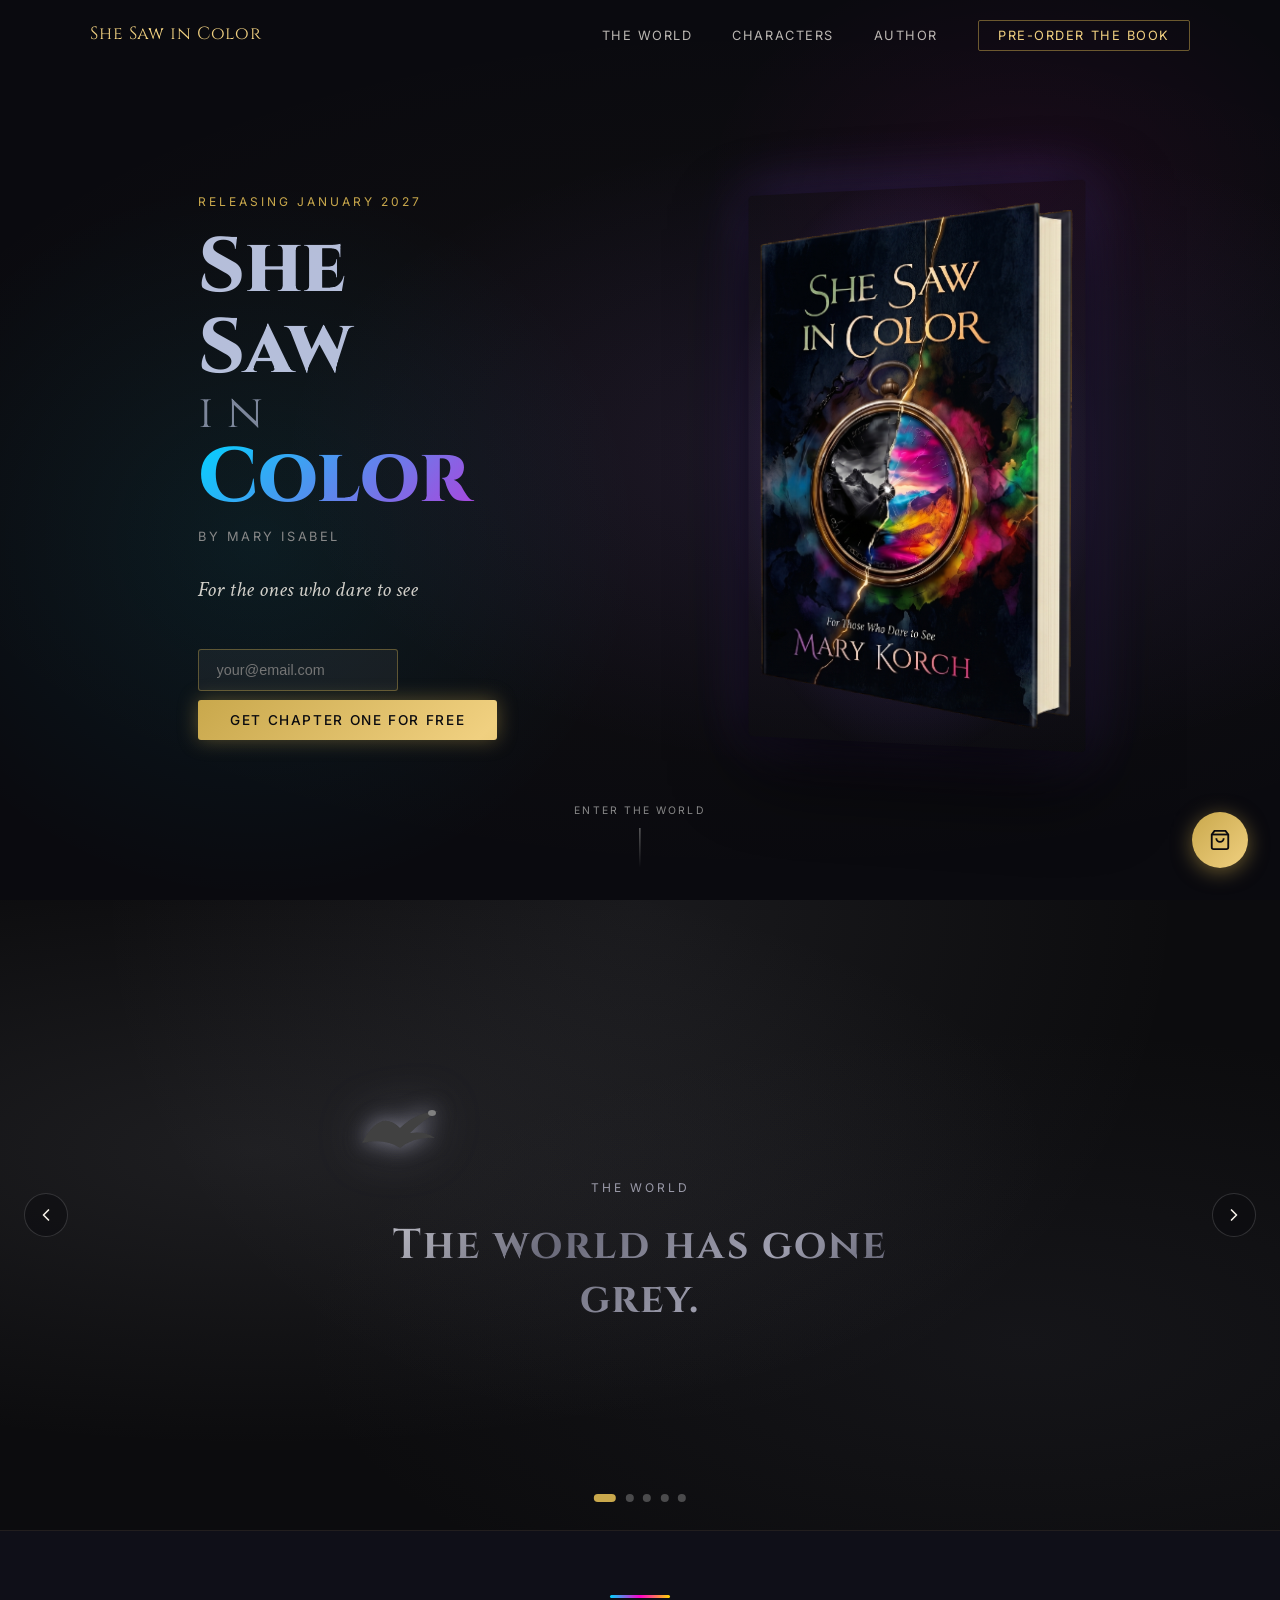
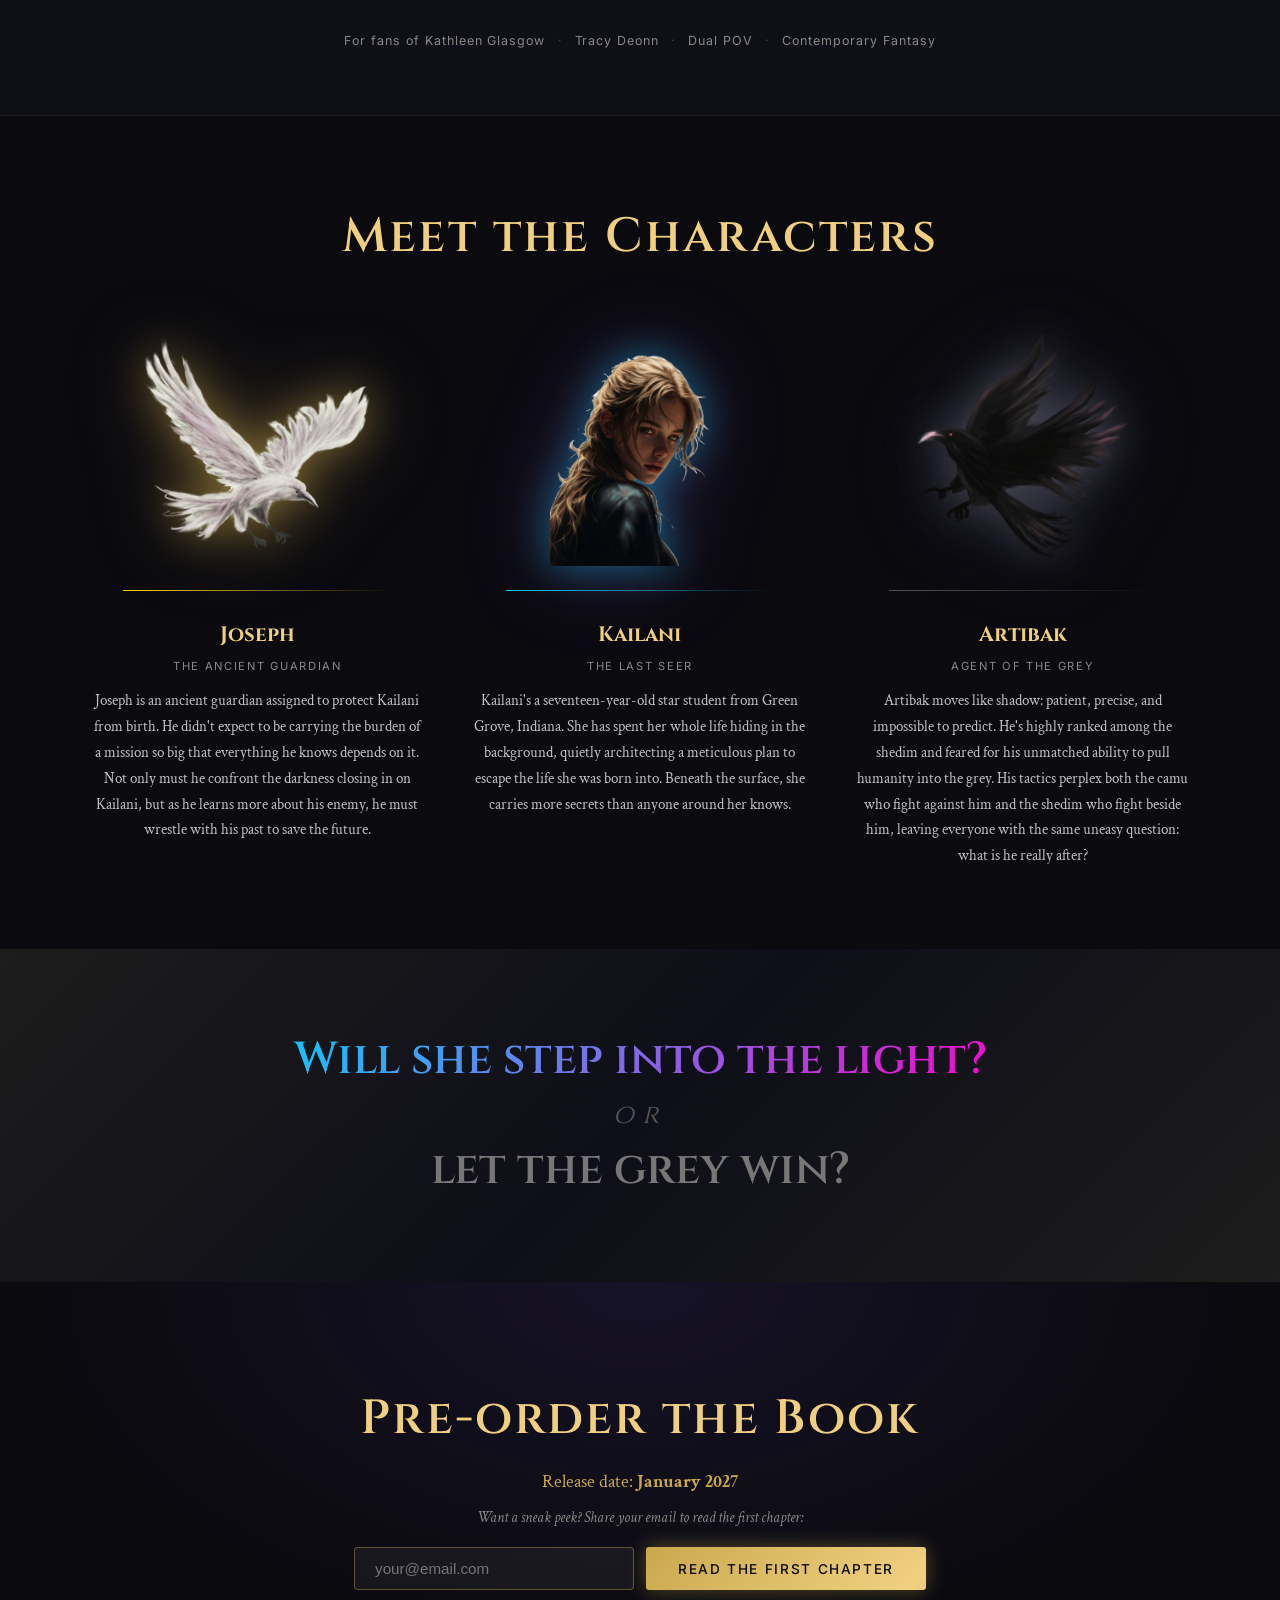
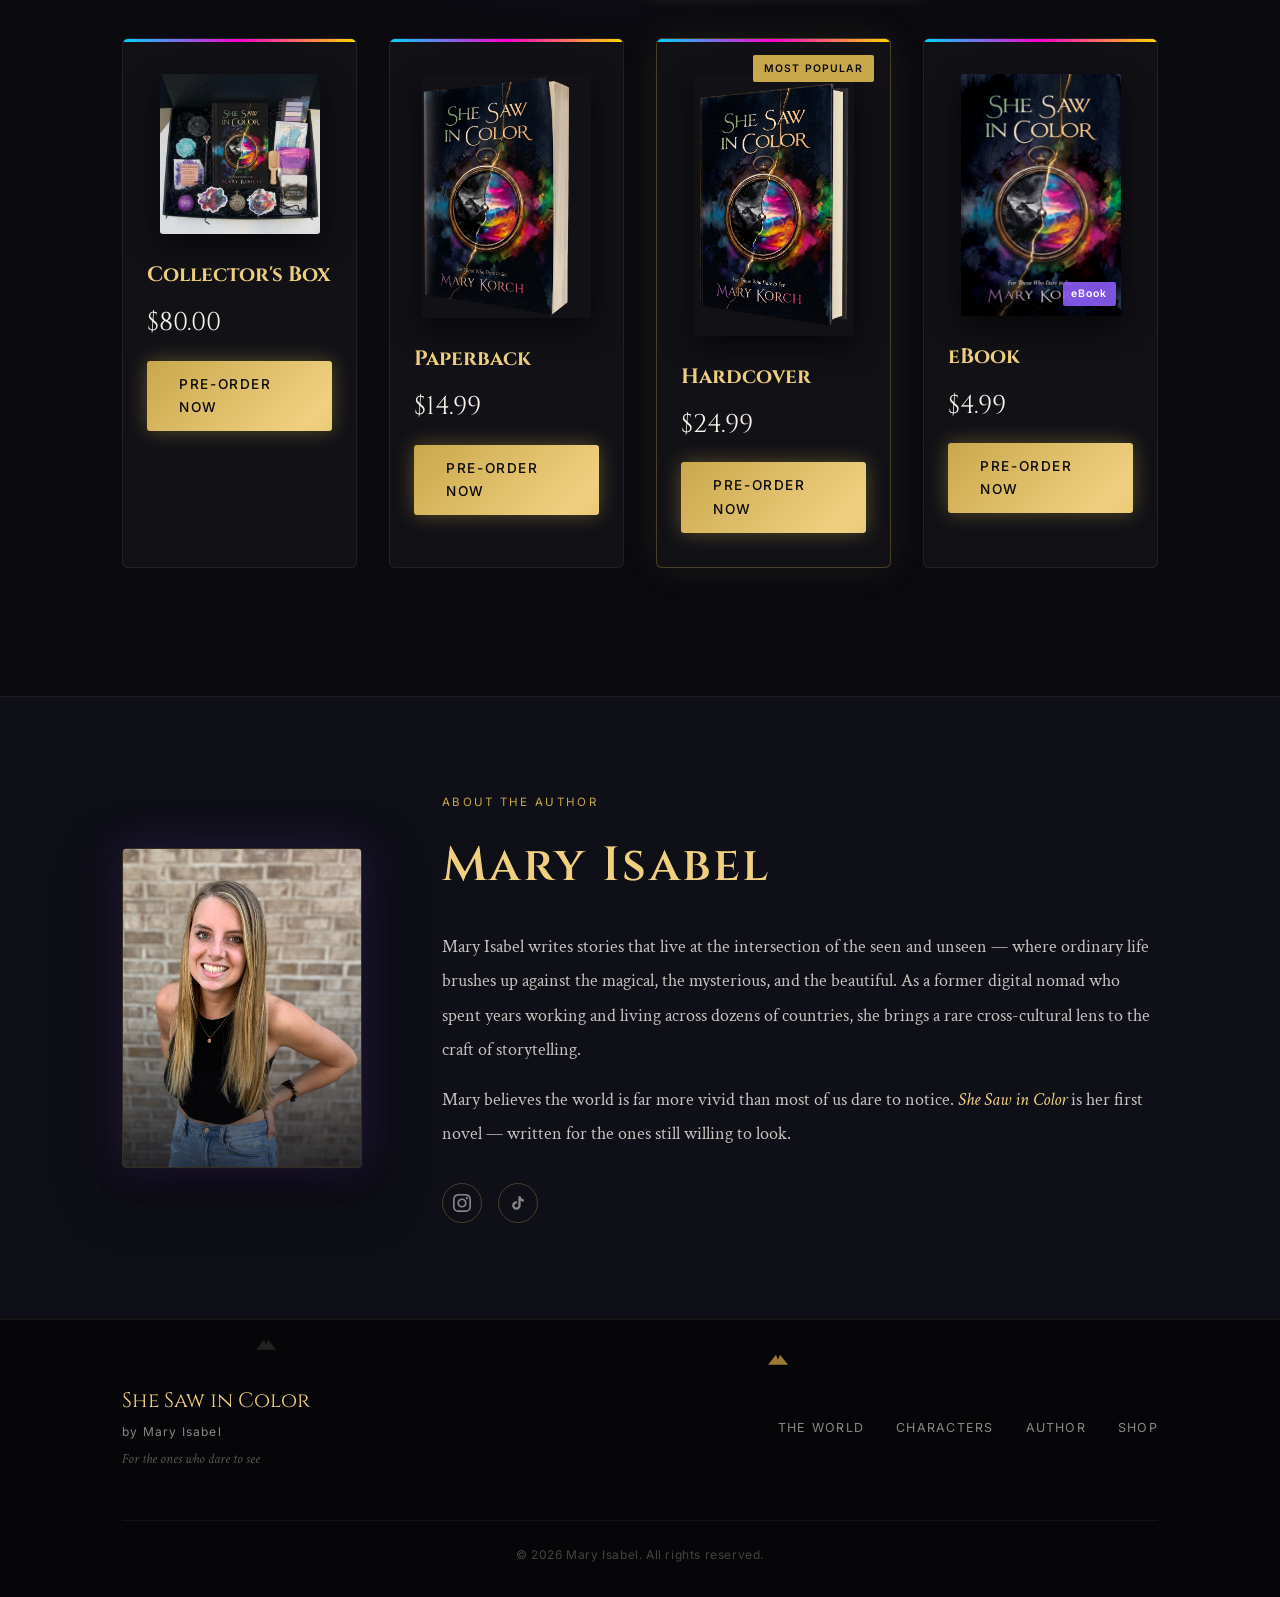
==== commit 03b7a4e2: "Update name, release date, character art and art credits" ====
--- a/index.html
+++ b/index.html
@@ -3,9 +3,9 @@
 <head>
   <meta charset="UTF-8" />
   <meta name="viewport" content="width=device-width, initial-scale=1.0" />
-  <title>She Saw in Color — Mary Korch</title>
+  <title>She Saw in Color — Mary Isabel</title>
   <link rel="icon" type="image/png" href="favicon2.png" />
-  <link rel="stylesheet" href="styles.css?v=20" />
+  <link rel="stylesheet" href="styles.css?v=22" />
   <link href="https://fonts.googleapis.com/css2?family=Cinzel:wght@400;600;800&family=Crimson+Text:ital,wght@0,400;0,600;1,400&family=Inter:wght@300;400;500&display=swap" rel="stylesheet" />
 </head>
 <body>
@@ -63,12 +63,12 @@
     <div class="hero-bg"></div>
     <div class="color-wash"></div>
     <div class="hero-content">
-      <p class="hero-tagline">Releasing December 2026</p>
+      <p class="hero-tagline">Releasing January 2027</p>
       <h1 class="hero-title">
         <span class="title-line1"><span class="word-she">She</span> <span class="word-saw">Saw</span></span>
         <span class="title-line2"><span class="word-in">in</span> <span class="word-color">Color</span></span>
       </h1>
-      <p class="hero-byline">by Mary Korch</p>
+      <p class="hero-byline">by Mary Isabel</p>
       <p class="hero-desc">For the ones who dare to see</p>
       <div class="hero-btns">
         <form class="hero-email-form" action="https://app.loops.so/api/newsletter-form/cmt53rgg404s60j00j0g5qqrm" onsubmit="handleEmailSubmit(event)">
@@ -199,7 +199,10 @@
       <!-- Character 1: Joseph (left) -->
       <div class="char-card">
         <div class="char-img-wrap">
-          <img src="Joseph.png" alt="Joseph" class="joseph-portrait" />
+          <div class="char-art" tabindex="0">
+            <img src="joseph-portrait.png" alt="Joseph" class="joseph-portrait" />
+            <span class="art-credit">Art by the amazing <a href="https://www.instagram.com/xereneforest/" target="_blank" rel="noopener">Xerene Forest</a></span>
+          </div>
         </div>
         <div class="char-info">
           <div class="popup-accent joseph-accent"></div>
@@ -212,20 +215,26 @@
       <!-- Character 2: Kailani (center) -->
       <div class="char-card">
         <div class="char-img-wrap">
-          <img src="grok-kaialni.png" alt="Kailani" class="kailani-portrait" />
+          <div class="char-art" tabindex="0">
+            <img src="grok-kaialni.png" alt="Kailani" class="kailani-portrait" />
+            <span class="art-credit">Art by the amazing <a href="https://www.instagram.com/xereneforest/" target="_blank" rel="noopener">Xerene Forest</a></span>
+          </div>
         </div>
         <div class="char-info">
           <div class="popup-accent kailani-accent"></div>
           <h3>Kailani</h3>
           <span class="char-role">The Last Seer</span>
-          <p>Kailani's a seventeen-year-old star student from Green Grove, Indiana. She has spent her whole life hiding in the background, quietly architecting a meticulous plan to escape the life she was born into. Beneath the surface, she carries more secrets than anyone around her knows. What she doesn't know is the biggest of all.</p>
+          <p>Kailani's a seventeen-year-old star student from Green Grove, Indiana. She has spent her whole life hiding in the background, quietly architecting a meticulous plan to escape the life she was born into. Beneath the surface, she carries more secrets than anyone around her knows.</p>
         </div>
       </div>
 
       <!-- Character 3: Artibak (right) -->
       <div class="char-card">
         <div class="char-img-wrap">
-          <img src="artibak1.png" alt="Artibak" class="artibak-portrait" />
+          <div class="char-art" tabindex="0">
+            <img src="artibak-portrait.png" alt="Artibak" class="artibak-portrait" />
+            <span class="art-credit">Art by the amazing <a href="https://www.instagram.com/xereneforest/" target="_blank" rel="noopener">Xerene Forest</a></span>
+          </div>
         </div>
         <div class="char-info">
           <div class="popup-accent shedim-accent"></div>
@@ -262,7 +271,7 @@
     <div class="container">
       <h2 class="section-title">Pre-order the Book</h2>
       <div class="release-info">
-        <p class="release-date">Release date: <strong>December 2026</strong></p>
+        <p class="release-date">Release date: <strong>January 2027</strong></p>
         <p class="release-sub">Want a sneak peek? Share your email to read the first chapter:</p>
         <form class="email-capture" action="https://app.loops.so/api/newsletter-form/cmt53rgg404s60j00j0g5qqrm" onsubmit="handleEmailSubmit(event)">
           <input type="email" name="email" placeholder="your@email.com" autocomplete="email" required />
@@ -358,7 +367,7 @@
       <div class="author-inner">
         <div class="author-photo-wrap">
           <div class="author-photo-frame">
-            <img src="mary-author-pic-3.jpg" alt="Mary Korch" class="author-photo" onerror="this.parentElement.classList.add('no-photo')" />
+            <img src="mary-author-pic-3.jpg" alt="Mary Isabel" class="author-photo" onerror="this.parentElement.classList.add('no-photo')" />
             <div class="author-photo-placeholder">
               <svg viewBox="0 0 120 120" fill="none" xmlns="http://www.w3.org/2000/svg">
                 <circle cx="60" cy="45" r="25" fill="rgba(255,255,255,0.15)"/>
@@ -370,9 +379,9 @@
         </div>
         <div class="author-text">
           <span class="about-label">About the Author</span>
-          <h2 class="author-name">Mary Korch</h2>
+          <h2 class="author-name">Mary Isabel</h2>
           <div class="author-bio">
-            <p>Mary Korch writes stories that live at the intersection of the seen and unseen — where ordinary life brushes up against the magical, the mysterious, and the beautiful. As a former digital nomad who spent years working and living across dozens of countries, she brings a rare cross-cultural lens to the craft of storytelling.</p>
+            <p>Mary Isabel writes stories that live at the intersection of the seen and unseen — where ordinary life brushes up against the magical, the mysterious, and the beautiful. As a former digital nomad who spent years working and living across dozens of countries, she brings a rare cross-cultural lens to the craft of storytelling.</p>
             <p>Mary believes the world is far more vivid than most of us dare to notice. <em>She Saw in Color</em> is her first novel — written for the ones still willing to look.</p>
           </div>
           <div class="author-social">
@@ -398,7 +407,7 @@
       <div class="footer-inner">
         <div class="footer-brand">
           <p class="footer-title">She Saw in Color</p>
-          <p class="footer-sub">by Mary Korch</p>
+          <p class="footer-sub">by Mary Isabel</p>
           <p class="footer-tagline">For the ones who dare to see</p>
         </div>
         <div class="footer-links">
@@ -409,7 +418,7 @@
         </div>
       </div>
       <div class="footer-bottom">
-        <p>&copy; 2026 Mary Korch. All rights reserved.</p>
+        <p>&copy; 2026 Mary Isabel. All rights reserved.</p>
       </div>
     </div>
   </footer>
--- a/styles.css
+++ b/styles.css
@@ -949,6 +949,47 @@
   margin-bottom: 1.5rem;
 }
 
+.char-art {
+  position: relative;
+  display: flex;
+  justify-content: center;
+  outline: none;
+}
+
+.art-credit {
+  position: absolute;
+  left: 50%;
+  bottom: 0.25rem;
+  transform: translate(-50%, 6px);
+  z-index: 3;
+  white-space: nowrap;
+  padding: 0.4rem 0.8rem;
+  background: rgba(10,10,15,0.88);
+  border: 1px solid rgba(201,168,76,0.3);
+  border-radius: 999px;
+  font-family: var(--font-ui);
+  font-size: 0.7rem;
+  letter-spacing: 0.04em;
+  color: var(--grey-light);
+  opacity: 0;
+  visibility: hidden;
+  transition: opacity 0.25s ease, transform 0.25s ease, visibility 0s linear 0.25s;
+}
+
+.art-credit a {
+  color: var(--gold-light);
+  text-decoration: underline;
+  text-underline-offset: 2px;
+}
+
+.char-art:hover .art-credit,
+.char-art:focus-within .art-credit {
+  opacity: 1;
+  visibility: visible;
+  transform: translate(-50%, 0);
+  transition: opacity 0.25s ease, transform 0.25s ease, visibility 0s linear 0s;
+}
+
 .char-info {
   position: relative;
   padding-top: 1rem;
@@ -1040,10 +1081,10 @@
 }
 
 .artibak-portrait {
-  width: 180px;
+  width: 240px;
   height: 240px;
-  object-fit: cover;
-  object-position: top center;
+  object-fit: contain;
+  object-position: center;
   border-radius: 4px;
   filter: drop-shadow(0 0 20px rgba(120,120,140,0.5)) drop-shadow(0 0 40px rgba(80,80,100,0.3));
   transition: filter 0.3s ease;
@@ -1054,10 +1095,10 @@
 }
 
 .joseph-portrait {
-  width: 180px;
+  width: 240px;
   height: 240px;
-  object-fit: cover;
-  object-position: top center;
+  object-fit: contain;
+  object-position: center;
   border-radius: 4px;
   filter: drop-shadow(0 0 20px rgba(201,168,76,0.5)) drop-shadow(0 0 40px rgba(255,200,80,0.25));
   transition: filter 0.3s ease;
